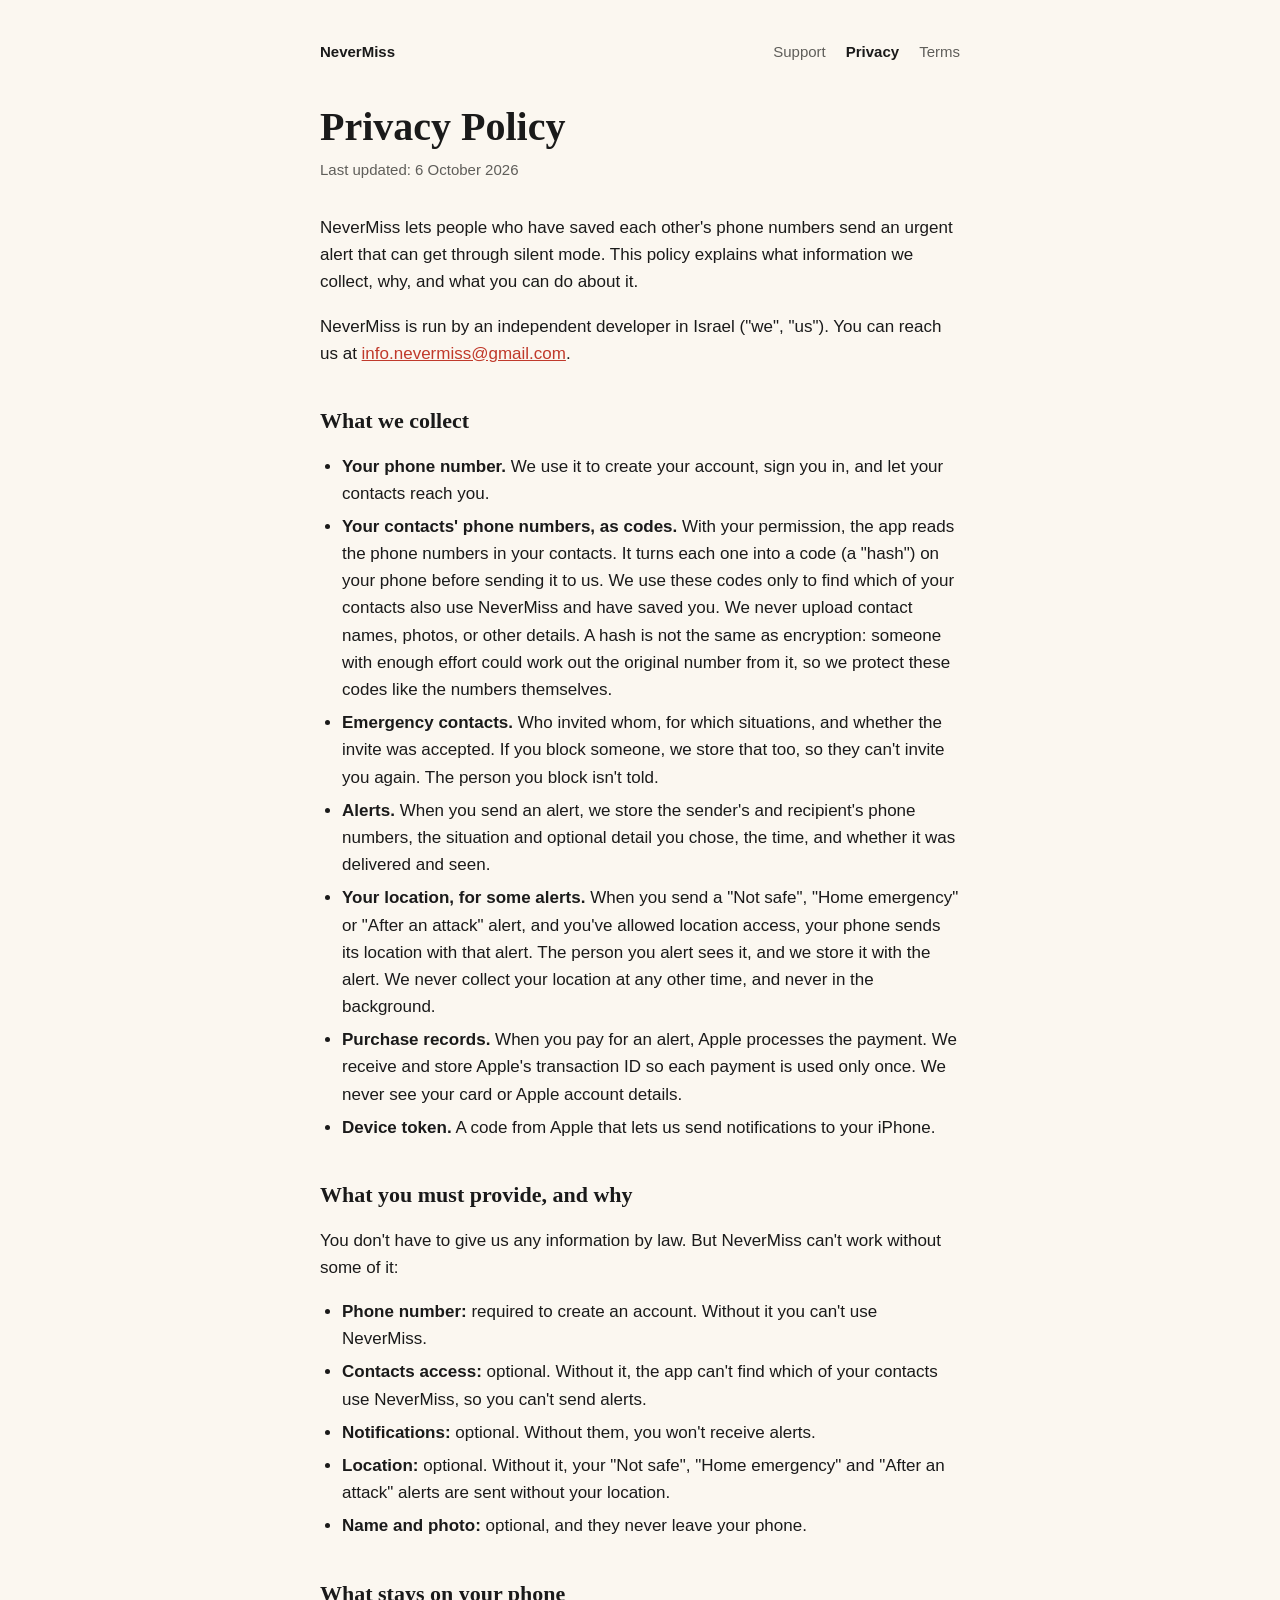
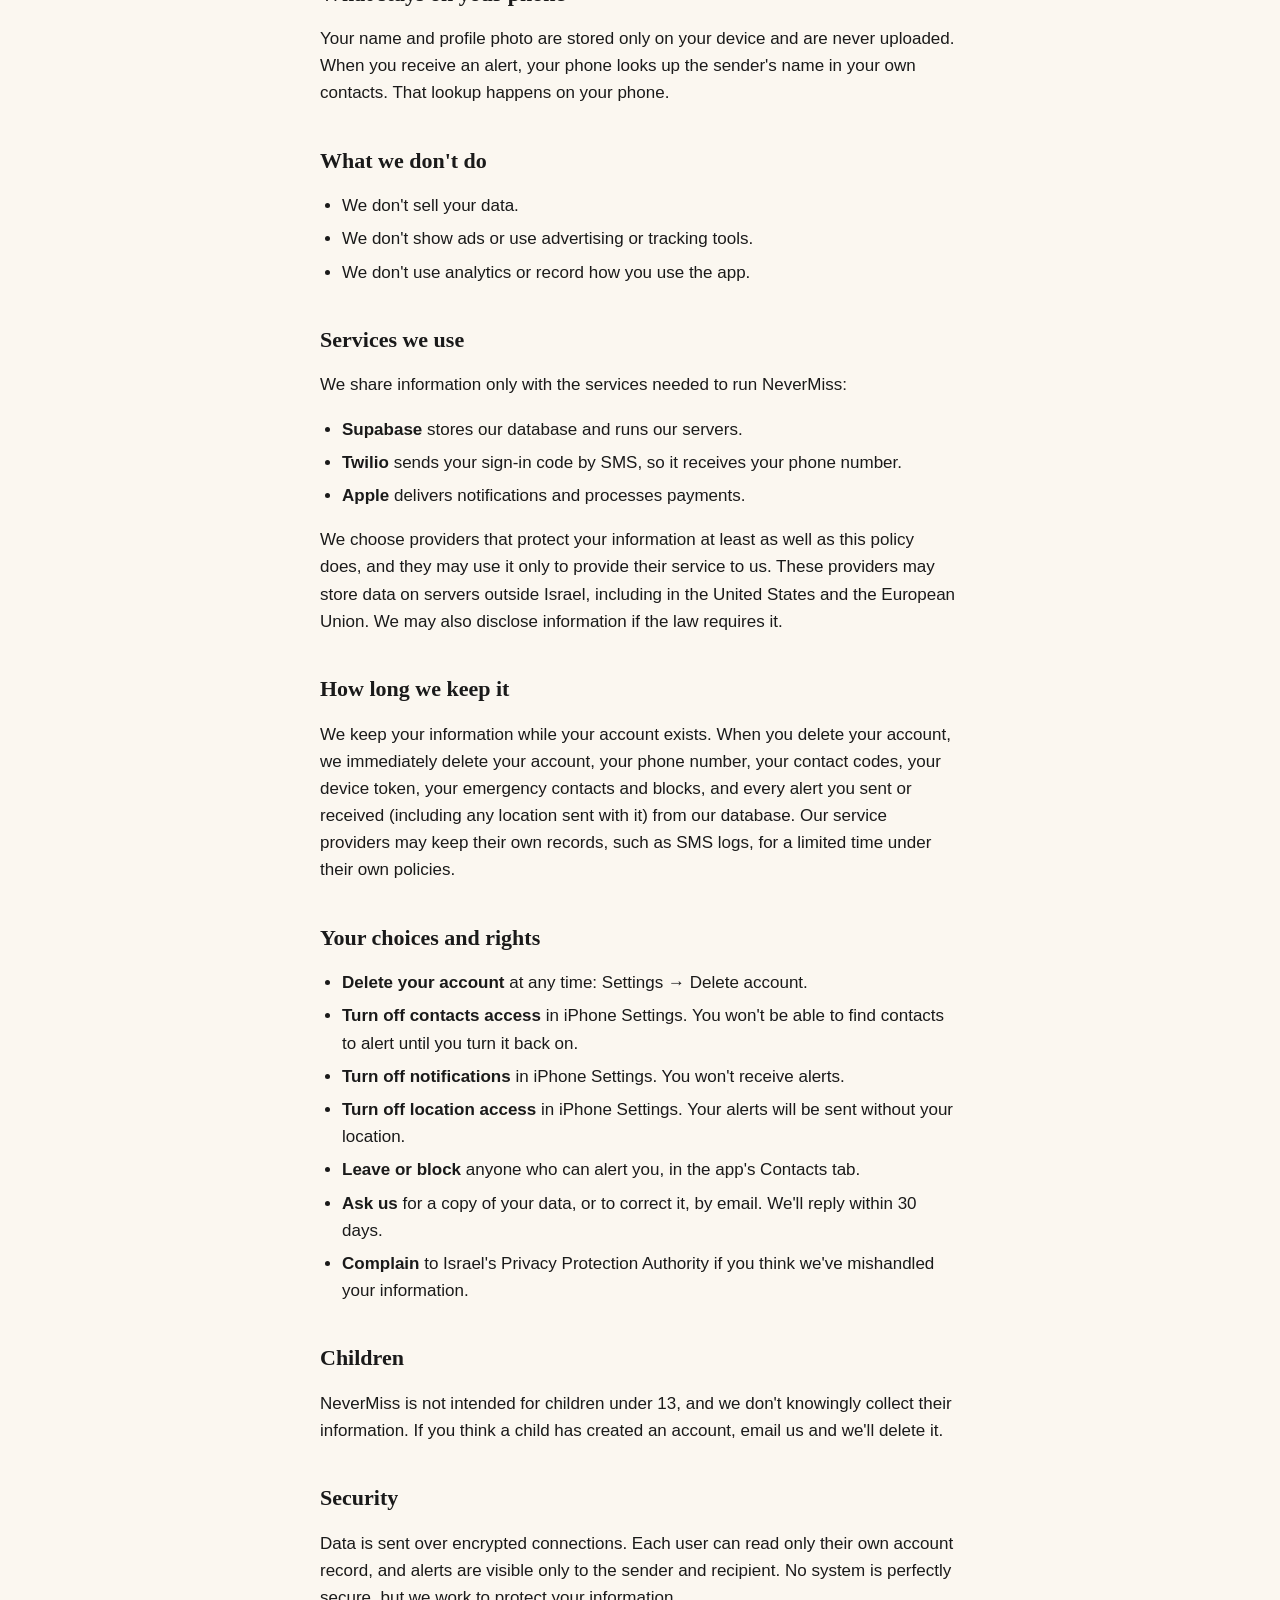
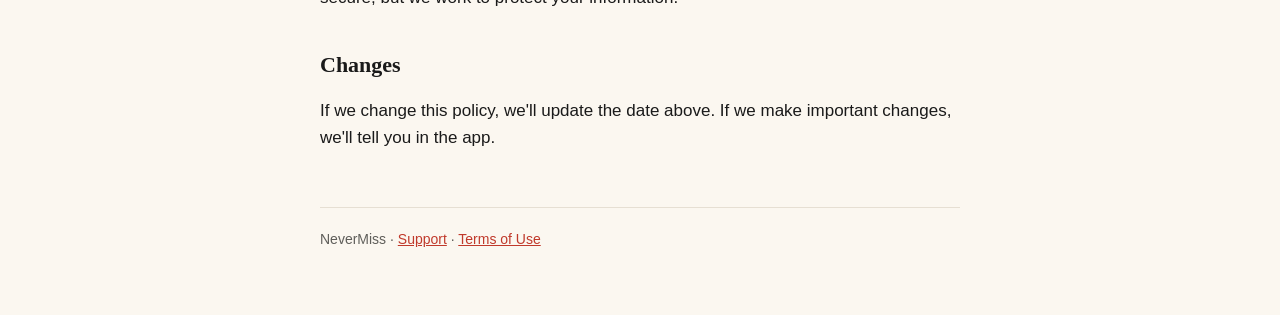
==== privacy.html @ 458e0148 "Privacy policy: location for some alerts, emergency contacts, blocking The app now sends the sender'" ====
<!doctype html>
<html lang="en">
<head>
  <meta charset="utf-8">
  <meta name="viewport" content="width=device-width, initial-scale=1">
  <title>NeverMiss Privacy Policy</title>
  <link rel="stylesheet" href="style.css">
</head>
<body>
<main>
  <nav>
    <a class="brand" href="index.html">NeverMiss</a>
    <a href="index.html">Support</a>
    <a href="privacy.html" aria-current="page">Privacy</a>
    <a href="terms.html">Terms</a>
  </nav>

  <h1>Privacy Policy</h1>
  <p class="updated">Last updated: 6 October 2026</p>

  <p>NeverMiss lets people who have saved each other's phone numbers send an urgent alert that can get through silent mode. This policy explains what information we collect, why, and what you can do about it.</p>
  <p>NeverMiss is run by an independent developer in Israel ("we", "us"). You can reach us at <a href="mailto:info.nevermiss@gmail.com">info.nevermiss@gmail.com</a>.</p>

  <h2>What we collect</h2>
  <ul>
    <li><strong>Your phone number.</strong> We use it to create your account, sign you in, and let your contacts reach you.</li>
    <li><strong>Your contacts' phone numbers, as codes.</strong> With your permission, the app reads the phone numbers in your contacts. It turns each one into a code (a "hash") on your phone before sending it to us. We use these codes only to find which of your contacts also use NeverMiss and have saved you. We never upload contact names, photos, or other details. A hash is not the same as encryption: someone with enough effort could work out the original number from it, so we protect these codes like the numbers themselves.</li>
    <li><strong>Emergency contacts.</strong> Who invited whom, for which situations, and whether the invite was accepted. If you block someone, we store that too, so they can't invite you again. The person you block isn't told.</li>
    <li><strong>Alerts.</strong> When you send an alert, we store the sender's and recipient's phone numbers, the situation and optional detail you chose, the time, and whether it was delivered and seen.</li>
    <li><strong>Your location, for some alerts.</strong> When you send a "Not safe", "Home emergency" or "After an attack" alert, and you've allowed location access, your phone sends its location with that alert. The person you alert sees it, and we store it with the alert. We never collect your location at any other time, and never in the background.</li>
    <li><strong>Purchase records.</strong> When you pay for an alert, Apple processes the payment. We receive and store Apple's transaction ID so each payment is used only once. We never see your card or Apple account details.</li>
    <li><strong>Device token.</strong> A code from Apple that lets us send notifications to your iPhone.</li>
  </ul>

  <h2>What you must provide, and why</h2>
  <p>You don't have to give us any information by law. But NeverMiss can't work without some of it:</p>
  <ul>
    <li><strong>Phone number:</strong> required to create an account. Without it you can't use NeverMiss.</li>
    <li><strong>Contacts access:</strong> optional. Without it, the app can't find which of your contacts use NeverMiss, so you can't send alerts.</li>
    <li><strong>Notifications:</strong> optional. Without them, you won't receive alerts.</li>
    <li><strong>Location:</strong> optional. Without it, your "Not safe", "Home emergency" and "After an attack" alerts are sent without your location.</li>
    <li><strong>Name and photo:</strong> optional, and they never leave your phone.</li>
  </ul>

  <h2>What stays on your phone</h2>
  <p>Your name and profile photo are stored only on your device and are never uploaded. When you receive an alert, your phone looks up the sender's name in your own contacts. That lookup happens on your phone.</p>

  <h2>What we don't do</h2>
  <ul>
    <li>We don't sell your data.</li>
    <li>We don't show ads or use advertising or tracking tools.</li>
    <li>We don't use analytics or record how you use the app.</li>
  </ul>

  <h2>Services we use</h2>
  <p>We share information only with the services needed to run NeverMiss:</p>
  <ul>
    <li><strong>Supabase</strong> stores our database and runs our servers.</li>
    <li><strong>Twilio</strong> sends your sign-in code by SMS, so it receives your phone number.</li>
    <li><strong>Apple</strong> delivers notifications and processes payments.</li>
  </ul>
  <p>We choose providers that protect your information at least as well as this policy does, and they may use it only to provide their service to us. These providers may store data on servers outside Israel, including in the United States and the European Union. We may also disclose information if the law requires it.</p>

  <h2>How long we keep it</h2>
  <p>We keep your information while your account exists. When you delete your account, we immediately delete your account, your phone number, your contact codes, your device token, your emergency contacts and blocks, and every alert you sent or received (including any location sent with it) from our database. Our service providers may keep their own records, such as SMS logs, for a limited time under their own policies.</p>

  <h2>Your choices and rights</h2>
  <ul>
    <li><strong>Delete your account</strong> at any time: Settings → Delete account.</li>
    <li><strong>Turn off contacts access</strong> in iPhone Settings. You won't be able to find contacts to alert until you turn it back on.</li>
    <li><strong>Turn off notifications</strong> in iPhone Settings. You won't receive alerts.</li>
    <li><strong>Turn off location access</strong> in iPhone Settings. Your alerts will be sent without your location.</li>
    <li><strong>Leave or block</strong> anyone who can alert you, in the app's Contacts tab.</li>
    <li><strong>Ask us</strong> for a copy of your data, or to correct it, by email. We'll reply within 30 days.</li>
    <li><strong>Complain</strong> to Israel's Privacy Protection Authority if you think we've mishandled your information.</li>
  </ul>

  <h2>Children</h2>
  <p>NeverMiss is not intended for children under 13, and we don't knowingly collect their information. If you think a child has created an account, email us and we'll delete it.</p>

  <h2>Security</h2>
  <p>Data is sent over encrypted connections. Each user can read only their own account record, and alerts are visible only to the sender and recipient. No system is perfectly secure, but we work to protect your information.</p>

  <h2>Changes</h2>
  <p>If we change this policy, we'll update the date above. If we make important changes, we'll tell you in the app.</p>

  <footer>
    NeverMiss · <a href="index.html">Support</a> · <a href="terms.html">Terms of Use</a>
  </footer>
</main>
</body>
</html>
---- style.css ----
:root {
  --bg: #FBF7F0;
  --ink: #1A1A1A;
  --muted: #5F5E5A;
  --line: #E6DFD3;
  --accent: #C0392B;
  --card: #FFFFFF;
}
@media (prefers-color-scheme: dark) {
  :root {
    --bg: #1A1917;
    --ink: #F2EEE6;
    --muted: #B4B0A8;
    --line: #34322E;
    --accent: #E0685A;
    --card: #23221F;
  }
}
* { box-sizing: border-box; }
body {
  margin: 0;
  background: var(--bg);
  color: var(--ink);
  font: 17px/1.6 -apple-system, BlinkMacSystemFont, "Segoe UI", Roboto, sans-serif;
}
main { max-width: 680px; margin: 0 auto; padding: 40px 20px 64px; }
nav { display: flex; gap: 20px; flex-wrap: wrap; margin-bottom: 40px; font-size: 15px; }
nav a { color: var(--muted); text-decoration: none; }
nav a[aria-current] { color: var(--ink); font-weight: 600; }
.brand { color: var(--ink); font-weight: 700; margin-right: auto; }
h1 { font: 700 40px/1.15 Georgia, "Times New Roman", serif; margin: 0 0 8px; }
h2 { font: 700 22px/1.3 Georgia, "Times New Roman", serif; margin: 40px 0 8px; }
.updated { color: var(--muted); font-size: 15px; margin: 0 0 32px; }
p, li { color: var(--ink); }
ul { padding-left: 22px; }
li { margin-bottom: 6px; }
a { color: var(--accent); }
.notice {
  background: var(--card);
  border: 1px solid var(--line);
  border-left: 4px solid var(--accent);
  border-radius: 12px;
  padding: 16px 20px;
  margin: 24px 0;
}
.card {
  background: var(--card);
  border: 1px solid var(--line);
  border-radius: 16px;
  padding: 20px 24px;
  margin: 16px 0;
}
.button {
  display: inline-block;
  background: var(--ink);
  color: var(--bg);
  text-decoration: none;
  font-weight: 600;
  padding: 12px 24px;
  border-radius: 999px;
}
footer { margin-top: 56px; padding-top: 20px; border-top: 1px solid var(--line); color: var(--muted); font-size: 14px; }
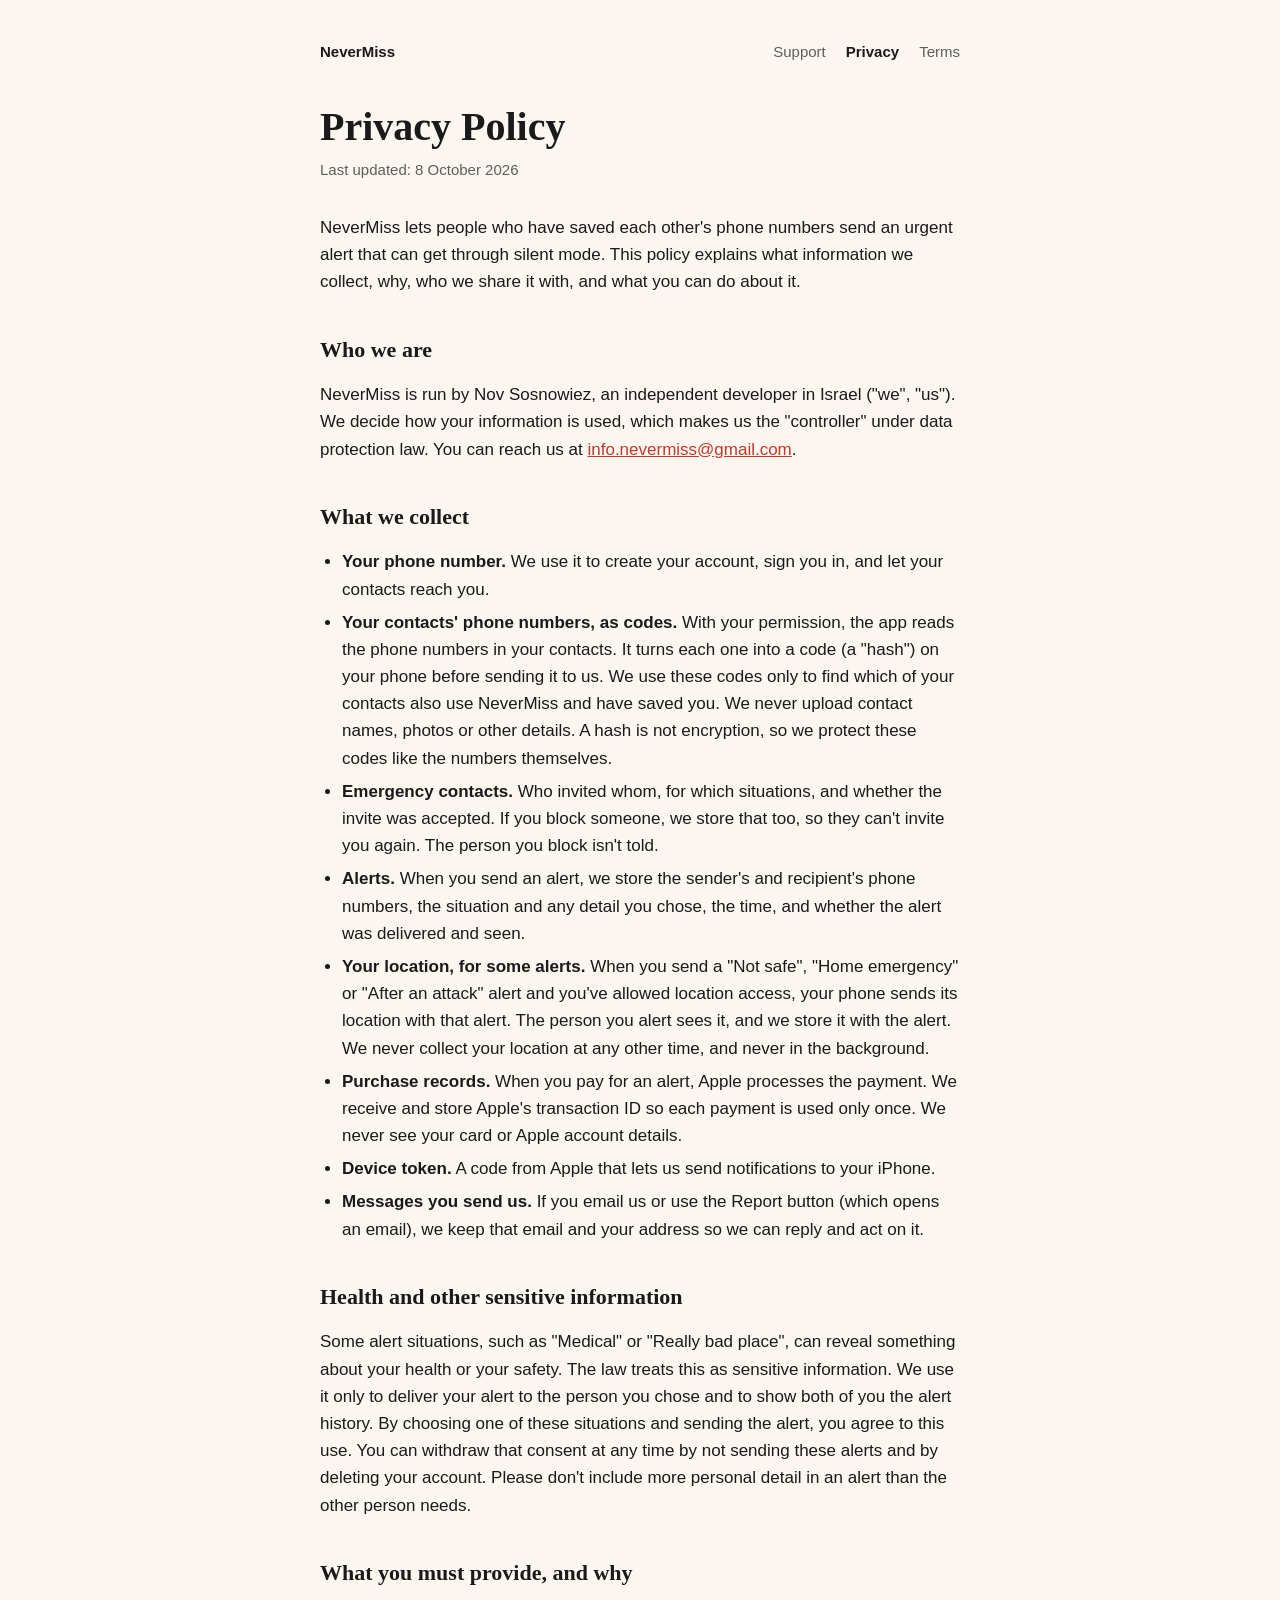
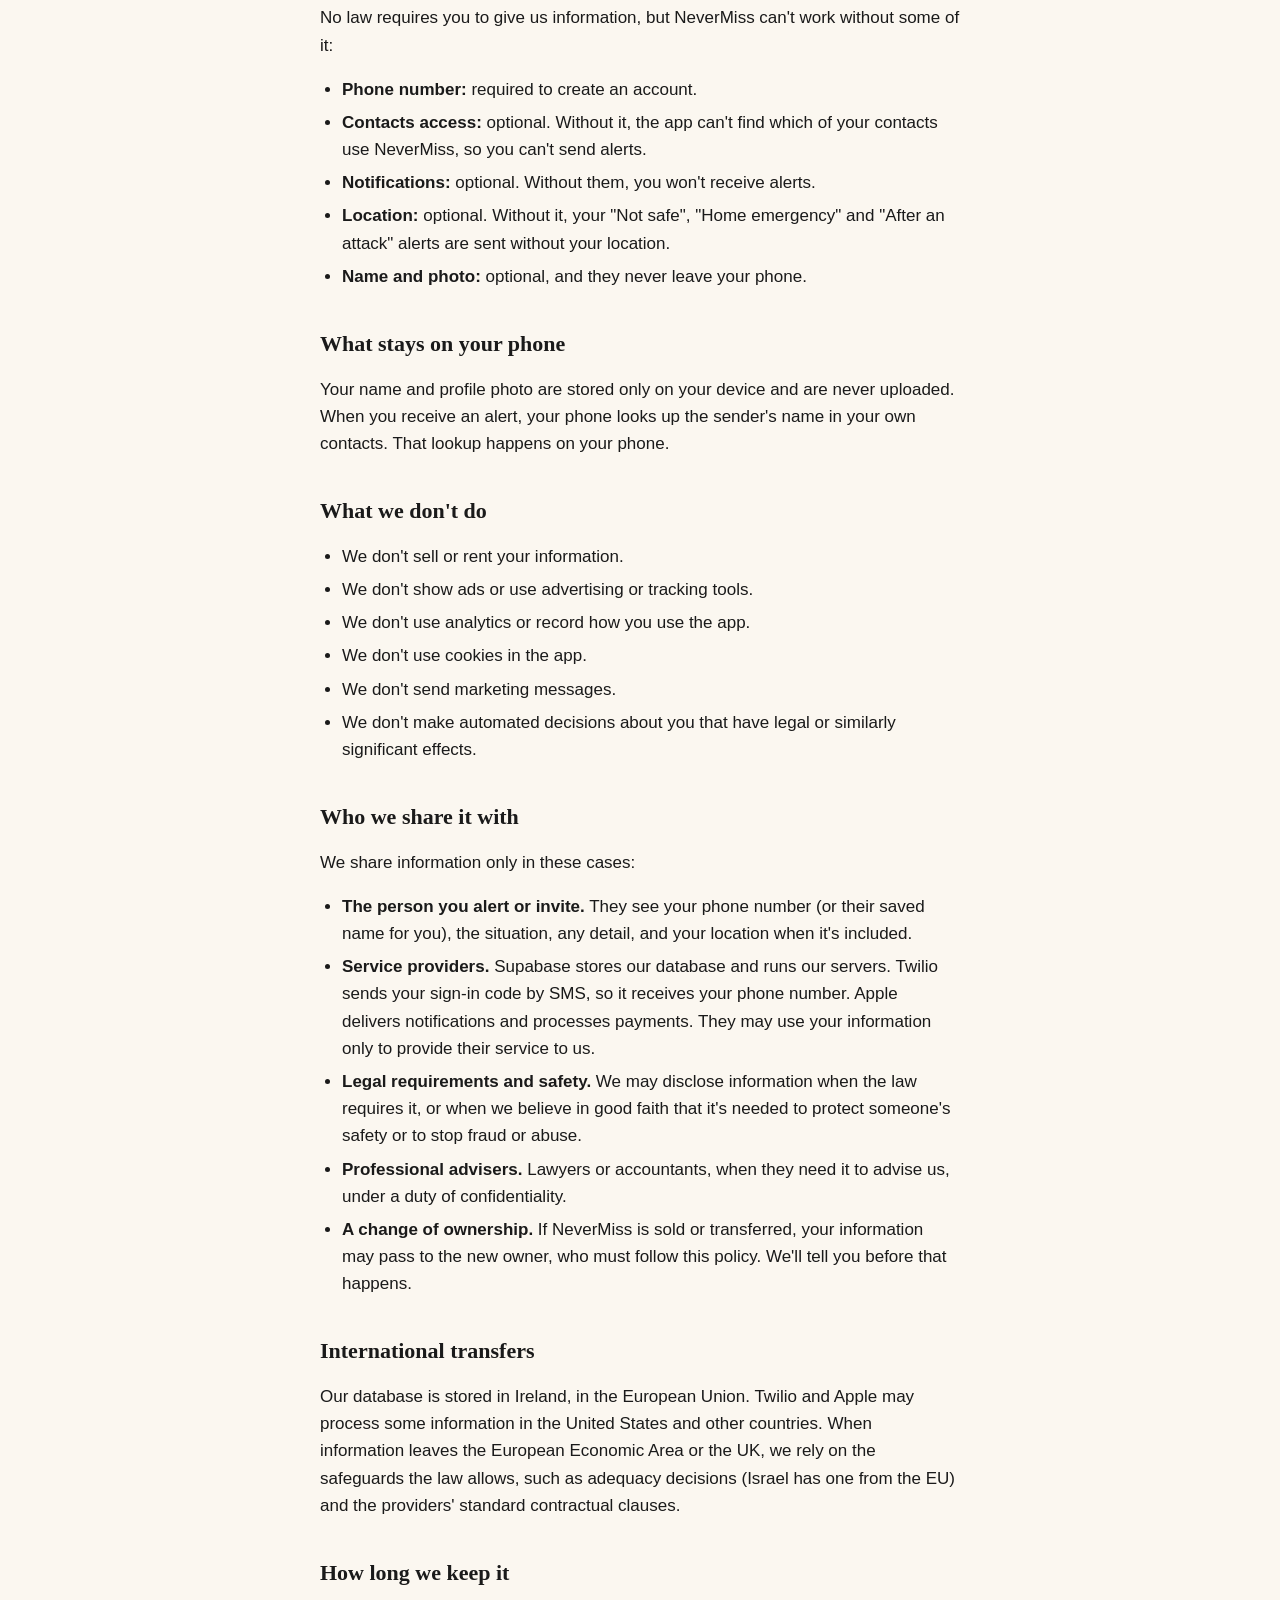
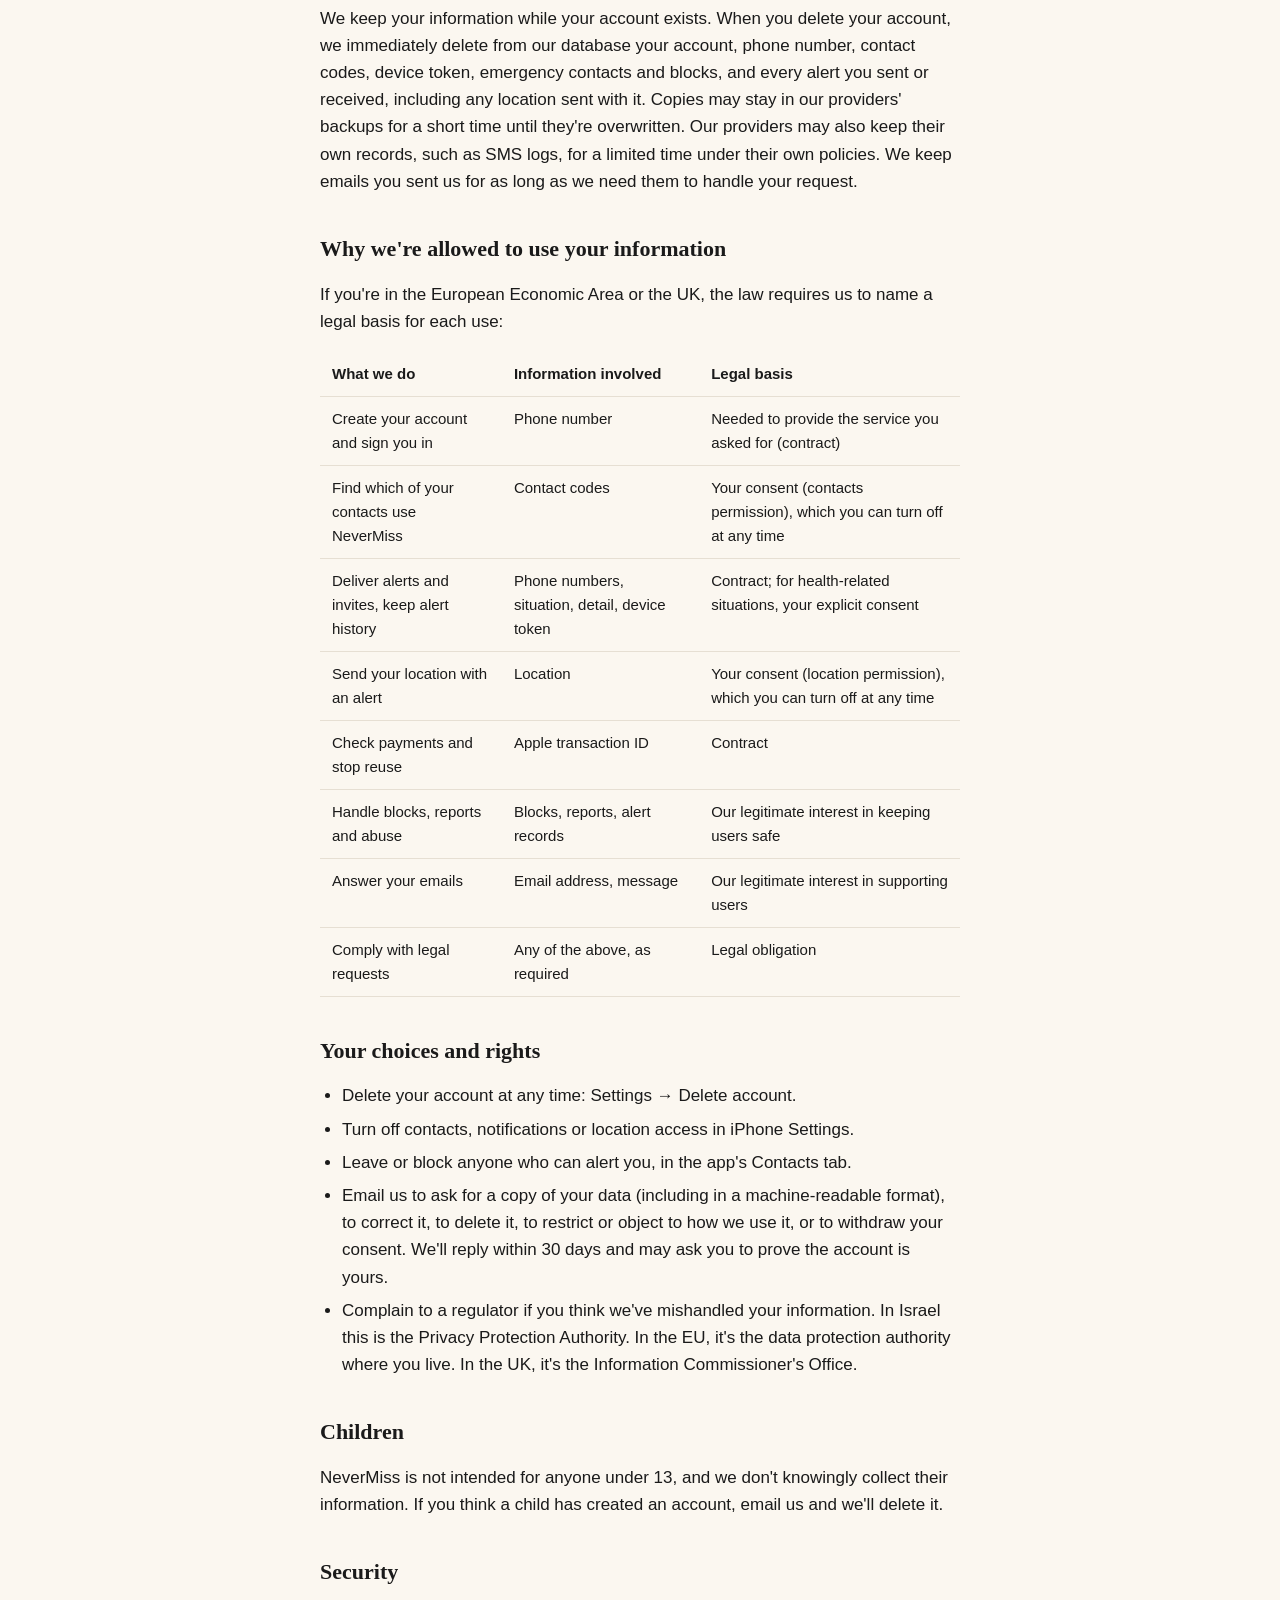
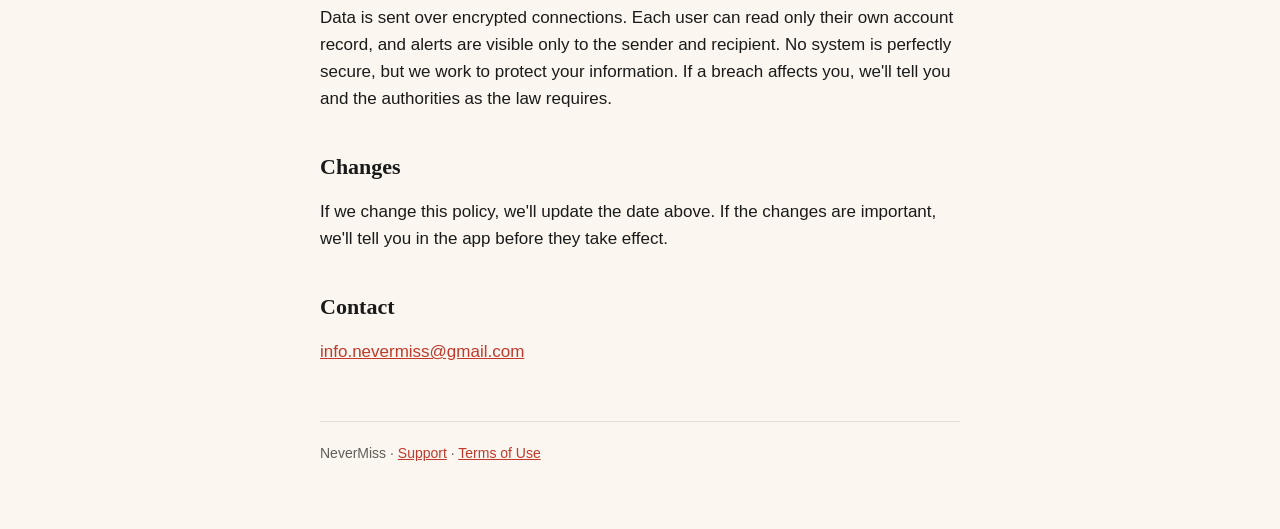
==== commit 04df4e2c: "Privacy policy and terms: upgrade using General Legal templates Name the operator, add health-data c" ====
--- a/privacy.html
+++ b/privacy.html
@@ -16,26 +16,32 @@
   </nav>
 
   <h1>Privacy Policy</h1>
-  <p class="updated">Last updated: 6 October 2026</p>
+  <p class="updated">Last updated: 8 October 2026</p>
 
-  <p>NeverMiss lets people who have saved each other's phone numbers send an urgent alert that can get through silent mode. This policy explains what information we collect, why, and what you can do about it.</p>
-  <p>NeverMiss is run by an independent developer in Israel ("we", "us"). You can reach us at <a href="mailto:info.nevermiss@gmail.com">info.nevermiss@gmail.com</a>.</p>
+  <p>NeverMiss lets people who have saved each other's phone numbers send an urgent alert that can get through silent mode. This policy explains what information we collect, why, who we share it with, and what you can do about it.</p>
+
+  <h2>Who we are</h2>
+  <p>NeverMiss is run by Nov Sosnowiez, an independent developer in Israel ("we", "us"). We decide how your information is used, which makes us the "controller" under data protection law. You can reach us at <a href="mailto:info.nevermiss@gmail.com">info.nevermiss@gmail.com</a>.</p>
 
   <h2>What we collect</h2>
   <ul>
     <li><strong>Your phone number.</strong> We use it to create your account, sign you in, and let your contacts reach you.</li>
-    <li><strong>Your contacts' phone numbers, as codes.</strong> With your permission, the app reads the phone numbers in your contacts. It turns each one into a code (a "hash") on your phone before sending it to us. We use these codes only to find which of your contacts also use NeverMiss and have saved you. We never upload contact names, photos, or other details. A hash is not the same as encryption: someone with enough effort could work out the original number from it, so we protect these codes like the numbers themselves.</li>
+    <li><strong>Your contacts' phone numbers, as codes.</strong> With your permission, the app reads the phone numbers in your contacts. It turns each one into a code (a "hash") on your phone before sending it to us. We use these codes only to find which of your contacts also use NeverMiss and have saved you. We never upload contact names, photos or other details. A hash is not encryption, so we protect these codes like the numbers themselves.</li>
     <li><strong>Emergency contacts.</strong> Who invited whom, for which situations, and whether the invite was accepted. If you block someone, we store that too, so they can't invite you again. The person you block isn't told.</li>
-    <li><strong>Alerts.</strong> When you send an alert, we store the sender's and recipient's phone numbers, the situation and optional detail you chose, the time, and whether it was delivered and seen.</li>
-    <li><strong>Your location, for some alerts.</strong> When you send a "Not safe", "Home emergency" or "After an attack" alert, and you've allowed location access, your phone sends its location with that alert. The person you alert sees it, and we store it with the alert. We never collect your location at any other time, and never in the background.</li>
+    <li><strong>Alerts.</strong> When you send an alert, we store the sender's and recipient's phone numbers, the situation and any detail you chose, the time, and whether the alert was delivered and seen.</li>
+    <li><strong>Your location, for some alerts.</strong> When you send a "Not safe", "Home emergency" or "After an attack" alert and you've allowed location access, your phone sends its location with that alert. The person you alert sees it, and we store it with the alert. We never collect your location at any other time, and never in the background.</li>
     <li><strong>Purchase records.</strong> When you pay for an alert, Apple processes the payment. We receive and store Apple's transaction ID so each payment is used only once. We never see your card or Apple account details.</li>
     <li><strong>Device token.</strong> A code from Apple that lets us send notifications to your iPhone.</li>
+    <li><strong>Messages you send us.</strong> If you email us or use the Report button (which opens an email), we keep that email and your address so we can reply and act on it.</li>
   </ul>
 
+  <h2>Health and other sensitive information</h2>
+  <p>Some alert situations, such as "Medical" or "Really bad place", can reveal something about your health or your safety. The law treats this as sensitive information. We use it only to deliver your alert to the person you chose and to show both of you the alert history. By choosing one of these situations and sending the alert, you agree to this use. You can withdraw that consent at any time by not sending these alerts and by deleting your account. Please don't include more personal detail in an alert than the other person needs.</p>
+
   <h2>What you must provide, and why</h2>
-  <p>You don't have to give us any information by law. But NeverMiss can't work without some of it:</p>
+  <p>No law requires you to give us information, but NeverMiss can't work without some of it:</p>
   <ul>
-    <li><strong>Phone number:</strong> required to create an account. Without it you can't use NeverMiss.</li>
+    <li><strong>Phone number:</strong> required to create an account.</li>
     <li><strong>Contacts access:</strong> optional. Without it, the app can't find which of your contacts use NeverMiss, so you can't send alerts.</li>
     <li><strong>Notifications:</strong> optional. Without them, you won't receive alerts.</li>
     <li><strong>Location:</strong> optional. Without it, your "Not safe", "Home emergency" and "After an attack" alerts are sent without your location.</li>
@@ -47,42 +53,68 @@
 
   <h2>What we don't do</h2>
   <ul>
-    <li>We don't sell your data.</li>
+    <li>We don't sell or rent your information.</li>
     <li>We don't show ads or use advertising or tracking tools.</li>
     <li>We don't use analytics or record how you use the app.</li>
+    <li>We don't use cookies in the app.</li>
+    <li>We don't send marketing messages.</li>
+    <li>We don't make automated decisions about you that have legal or similarly significant effects.</li>
   </ul>
 
-  <h2>Services we use</h2>
-  <p>We share information only with the services needed to run NeverMiss:</p>
+  <h2>Who we share it with</h2>
+  <p>We share information only in these cases:</p>
   <ul>
-    <li><strong>Supabase</strong> stores our database and runs our servers.</li>
-    <li><strong>Twilio</strong> sends your sign-in code by SMS, so it receives your phone number.</li>
-    <li><strong>Apple</strong> delivers notifications and processes payments.</li>
+    <li><strong>The person you alert or invite.</strong> They see your phone number (or their saved name for you), the situation, any detail, and your location when it's included.</li>
+    <li><strong>Service providers.</strong> Supabase stores our database and runs our servers. Twilio sends your sign-in code by SMS, so it receives your phone number. Apple delivers notifications and processes payments. They may use your information only to provide their service to us.</li>
+    <li><strong>Legal requirements and safety.</strong> We may disclose information when the law requires it, or when we believe in good faith that it's needed to protect someone's safety or to stop fraud or abuse.</li>
+    <li><strong>Professional advisers.</strong> Lawyers or accountants, when they need it to advise us, under a duty of confidentiality.</li>
+    <li><strong>A change of ownership.</strong> If NeverMiss is sold or transferred, your information may pass to the new owner, who must follow this policy. We'll tell you before that happens.</li>
   </ul>
-  <p>We choose providers that protect your information at least as well as this policy does, and they may use it only to provide their service to us. These providers may store data on servers outside Israel, including in the United States and the European Union. We may also disclose information if the law requires it.</p>
+
+  <h2>International transfers</h2>
+  <p>Our database is stored in Ireland, in the European Union. Twilio and Apple may process some information in the United States and other countries. When information leaves the European Economic Area or the UK, we rely on the safeguards the law allows, such as adequacy decisions (Israel has one from the EU) and the providers' standard contractual clauses.</p>
 
   <h2>How long we keep it</h2>
-  <p>We keep your information while your account exists. When you delete your account, we immediately delete your account, your phone number, your contact codes, your device token, your emergency contacts and blocks, and every alert you sent or received (including any location sent with it) from our database. Our service providers may keep their own records, such as SMS logs, for a limited time under their own policies.</p>
+  <p>We keep your information while your account exists. When you delete your account, we immediately delete from our database your account, phone number, contact codes, device token, emergency contacts and blocks, and every alert you sent or received, including any location sent with it. Copies may stay in our providers' backups for a short time until they're overwritten. Our providers may also keep their own records, such as SMS logs, for a limited time under their own policies. We keep emails you sent us for as long as we need them to handle your request.</p>
+
+  <h2>Why we're allowed to use your information</h2>
+  <p>If you're in the European Economic Area or the UK, the law requires us to name a legal basis for each use:</p>
+  <div class="table-wrap">
+  <table>
+    <thead><tr><th>What we do</th><th>Information involved</th><th>Legal basis</th></tr></thead>
+    <tbody>
+      <tr><td>Create your account and sign you in</td><td>Phone number</td><td>Needed to provide the service you asked for (contract)</td></tr>
+      <tr><td>Find which of your contacts use NeverMiss</td><td>Contact codes</td><td>Your consent (contacts permission), which you can turn off at any time</td></tr>
+      <tr><td>Deliver alerts and invites, keep alert history</td><td>Phone numbers, situation, detail, device token</td><td>Contract; for health-related situations, your explicit consent</td></tr>
+      <tr><td>Send your location with an alert</td><td>Location</td><td>Your consent (location permission), which you can turn off at any time</td></tr>
+      <tr><td>Check payments and stop reuse</td><td>Apple transaction ID</td><td>Contract</td></tr>
+      <tr><td>Handle blocks, reports and abuse</td><td>Blocks, reports, alert records</td><td>Our legitimate interest in keeping users safe</td></tr>
+      <tr><td>Answer your emails</td><td>Email address, message</td><td>Our legitimate interest in supporting users</td></tr>
+      <tr><td>Comply with legal requests</td><td>Any of the above, as required</td><td>Legal obligation</td></tr>
+    </tbody>
+  </table>
+  </div>
 
   <h2>Your choices and rights</h2>
   <ul>
-    <li><strong>Delete your account</strong> at any time: Settings → Delete account.</li>
-    <li><strong>Turn off contacts access</strong> in iPhone Settings. You won't be able to find contacts to alert until you turn it back on.</li>
-    <li><strong>Turn off notifications</strong> in iPhone Settings. You won't receive alerts.</li>
-    <li><strong>Turn off location access</strong> in iPhone Settings. Your alerts will be sent without your location.</li>
-    <li><strong>Leave or block</strong> anyone who can alert you, in the app's Contacts tab.</li>
-    <li><strong>Ask us</strong> for a copy of your data, or to correct it, by email. We'll reply within 30 days.</li>
-    <li><strong>Complain</strong> to Israel's Privacy Protection Authority if you think we've mishandled your information.</li>
+    <li>Delete your account at any time: Settings &rarr; Delete account.</li>
+    <li>Turn off contacts, notifications or location access in iPhone Settings.</li>
+    <li>Leave or block anyone who can alert you, in the app's Contacts tab.</li>
+    <li>Email us to ask for a copy of your data (including in a machine-readable format), to correct it, to delete it, to restrict or object to how we use it, or to withdraw your consent. We'll reply within 30 days and may ask you to prove the account is yours.</li>
+    <li>Complain to a regulator if you think we've mishandled your information. In Israel this is the Privacy Protection Authority. In the EU, it's the data protection authority where you live. In the UK, it's the Information Commissioner's Office.</li>
   </ul>
 
   <h2>Children</h2>
-  <p>NeverMiss is not intended for children under 13, and we don't knowingly collect their information. If you think a child has created an account, email us and we'll delete it.</p>
+  <p>NeverMiss is not intended for anyone under 13, and we don't knowingly collect their information. If you think a child has created an account, email us and we'll delete it.</p>
 
   <h2>Security</h2>
-  <p>Data is sent over encrypted connections. Each user can read only their own account record, and alerts are visible only to the sender and recipient. No system is perfectly secure, but we work to protect your information.</p>
+  <p>Data is sent over encrypted connections. Each user can read only their own account record, and alerts are visible only to the sender and recipient. No system is perfectly secure, but we work to protect your information. If a breach affects you, we'll tell you and the authorities as the law requires.</p>
 
   <h2>Changes</h2>
-  <p>If we change this policy, we'll update the date above. If we make important changes, we'll tell you in the app.</p>
+  <p>If we change this policy, we'll update the date above. If the changes are important, we'll tell you in the app before they take effect.</p>
+
+  <h2>Contact</h2>
+  <p><a href="mailto:info.nevermiss@gmail.com">info.nevermiss@gmail.com</a></p>
 
   <footer>
     NeverMiss · <a href="index.html">Support</a> · <a href="terms.html">Terms of Use</a>
--- a/style.css
+++ b/style.css
@@ -60,3 +60,7 @@
   border-radius: 999px;
 }
 footer { margin-top: 56px; padding-top: 20px; border-top: 1px solid var(--line); color: var(--muted); font-size: 14px; }
+.table-wrap { overflow-x: auto; margin: 16px 0; }
+table { border-collapse: collapse; width: 100%; font-size: 15px; }
+th, td { text-align: left; vertical-align: top; padding: 10px 12px; border-bottom: 1px solid var(--line); }
+th { font-weight: 600; }
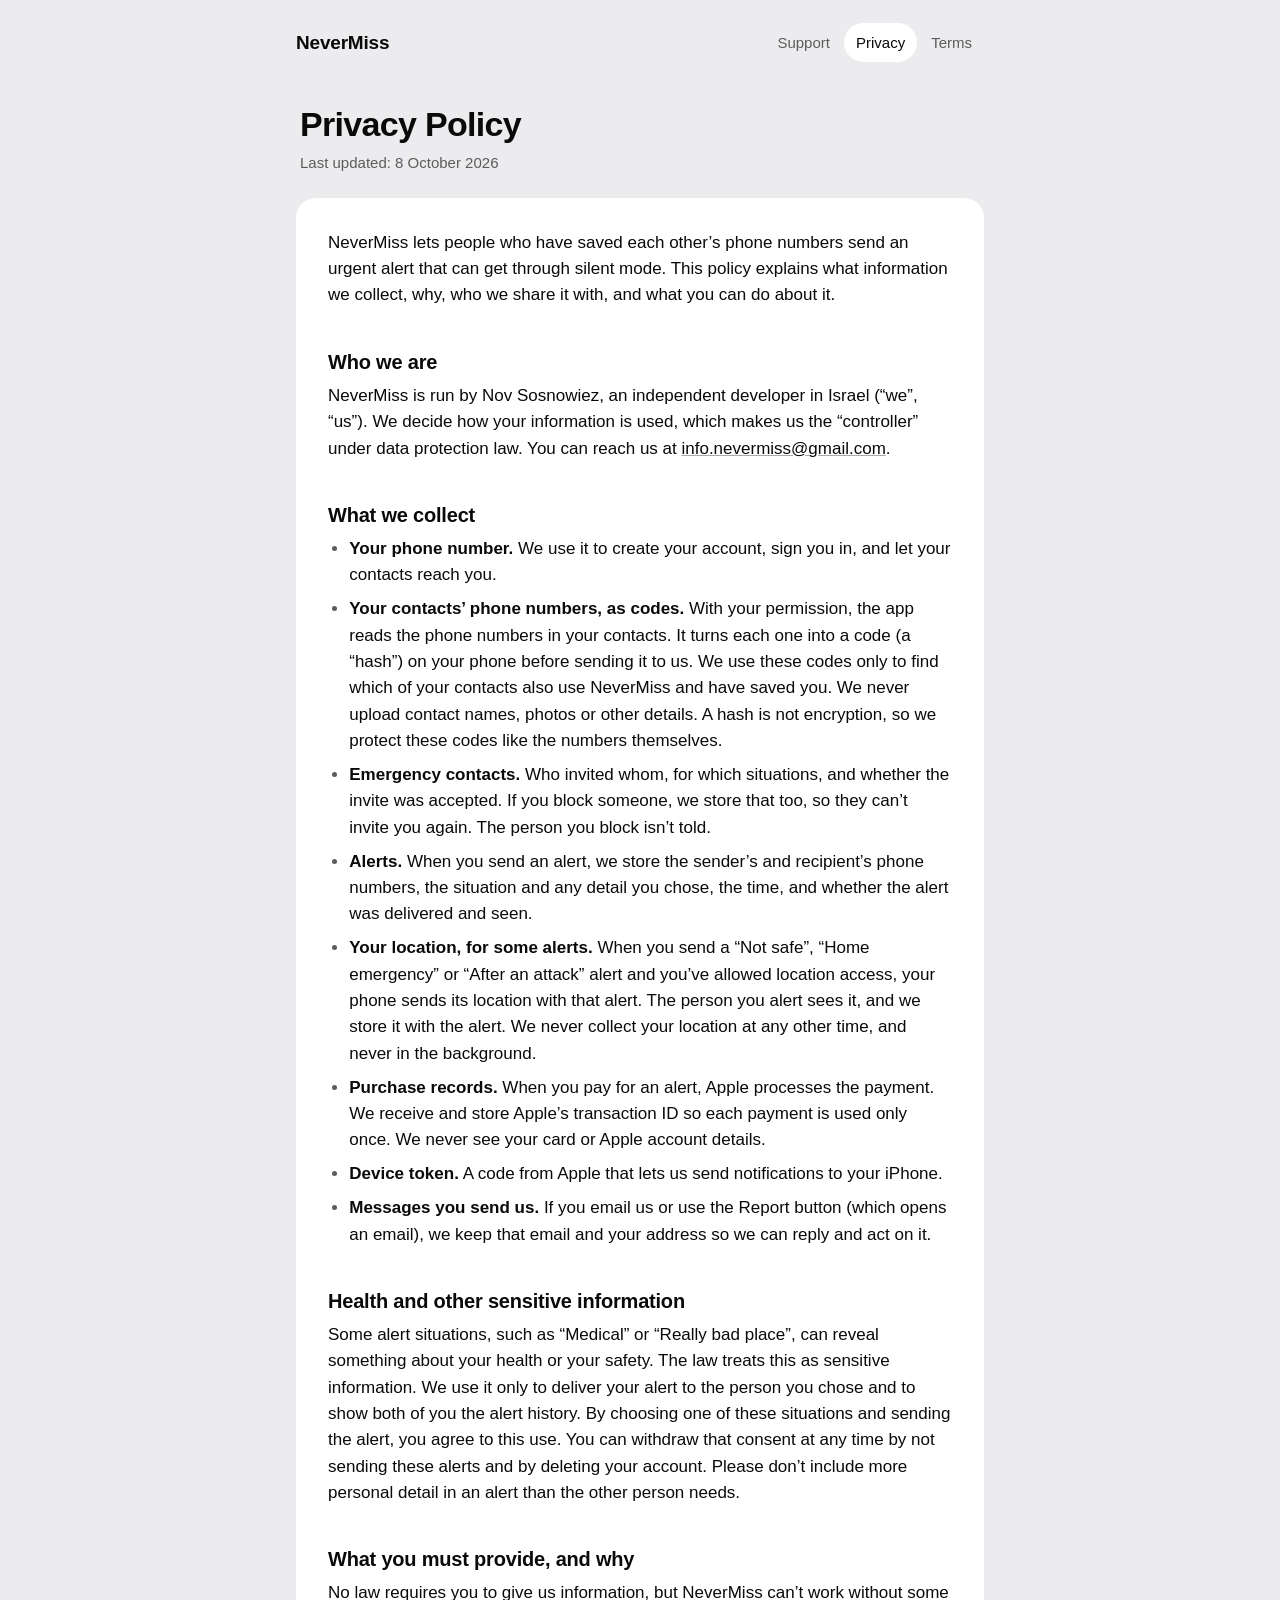
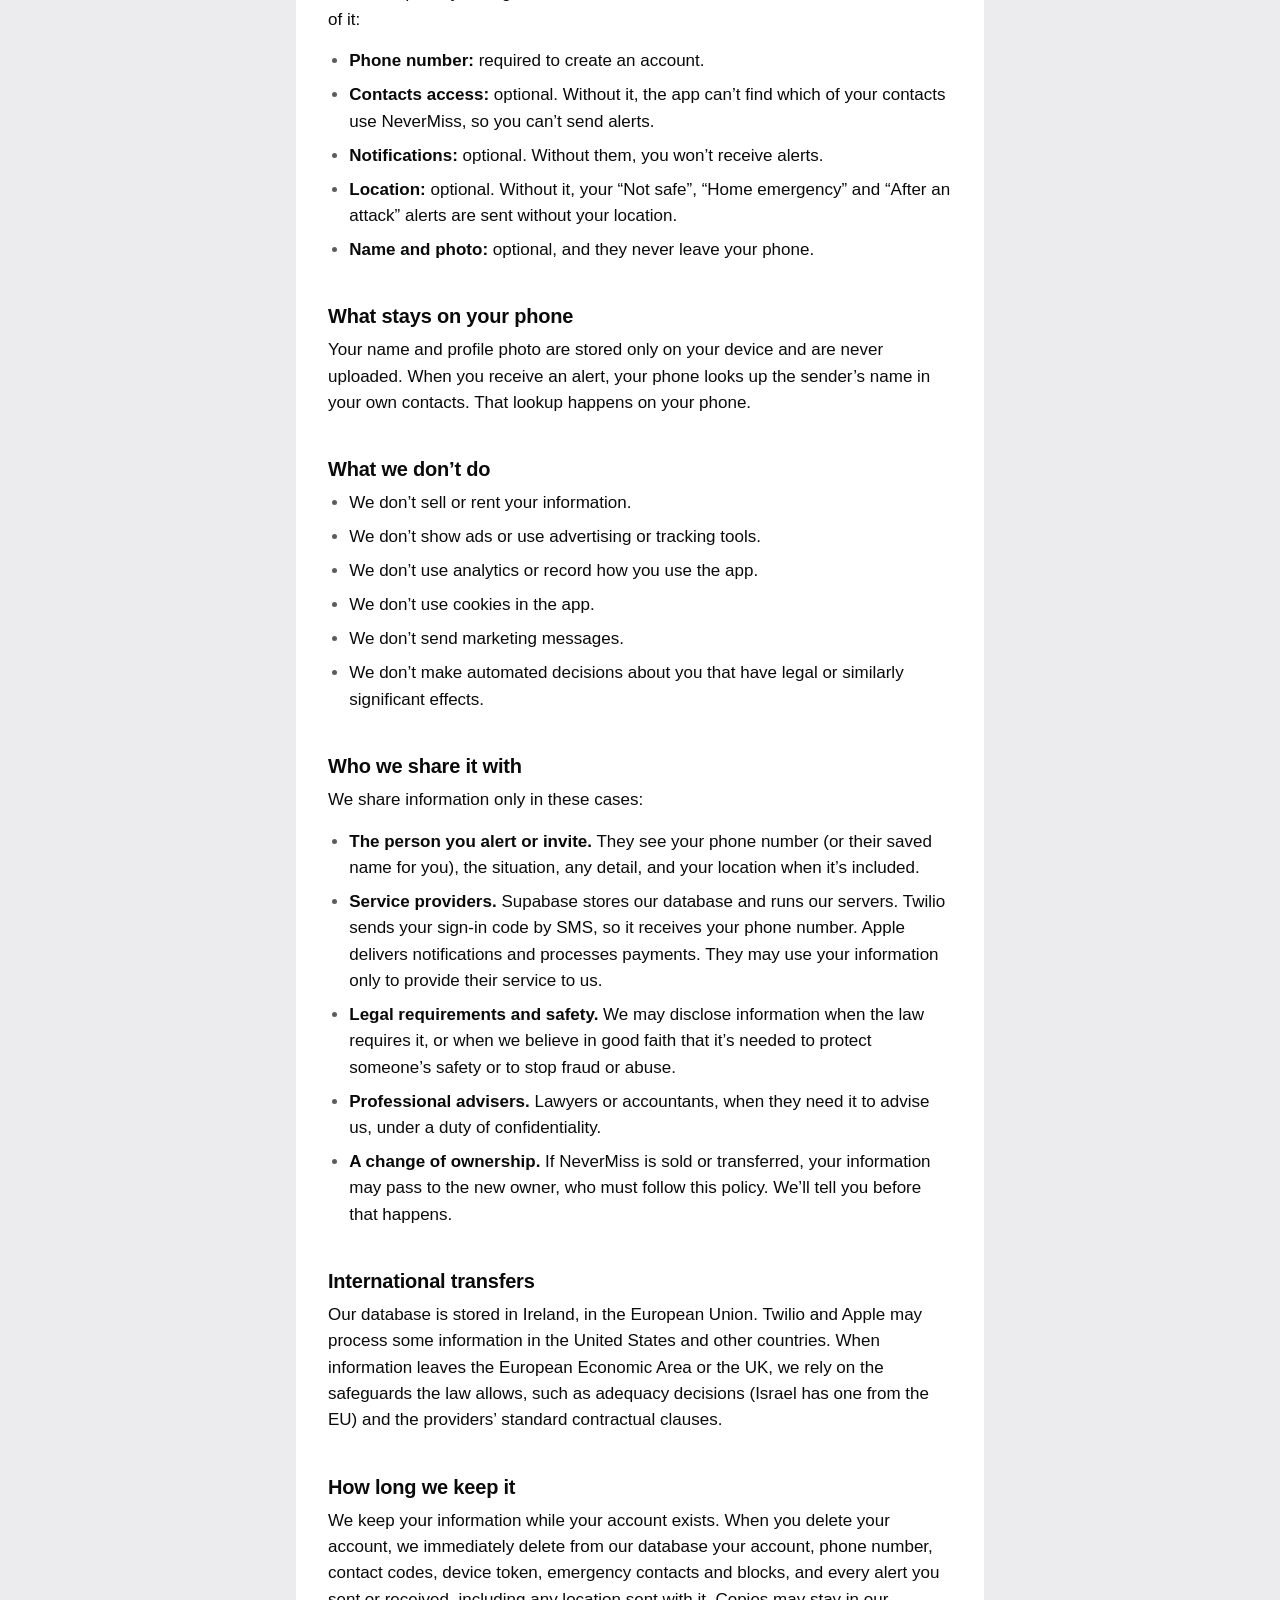
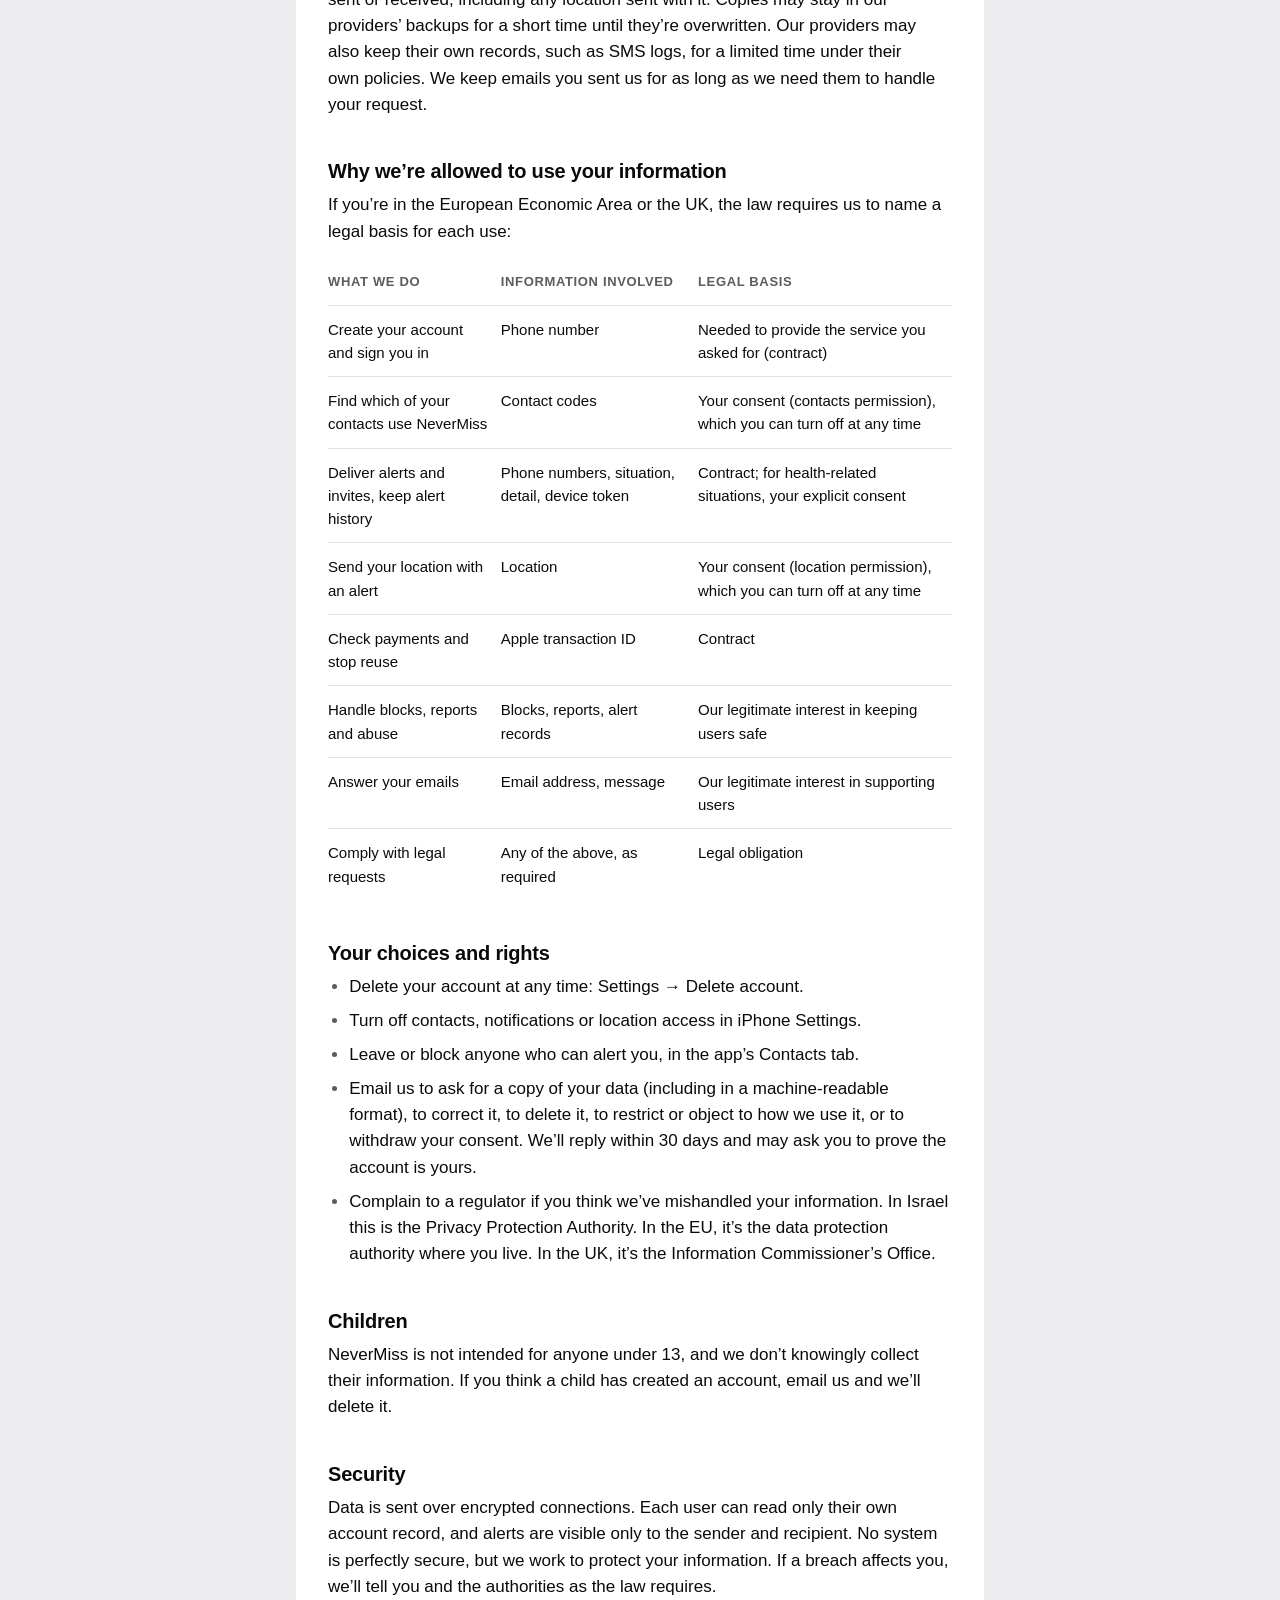
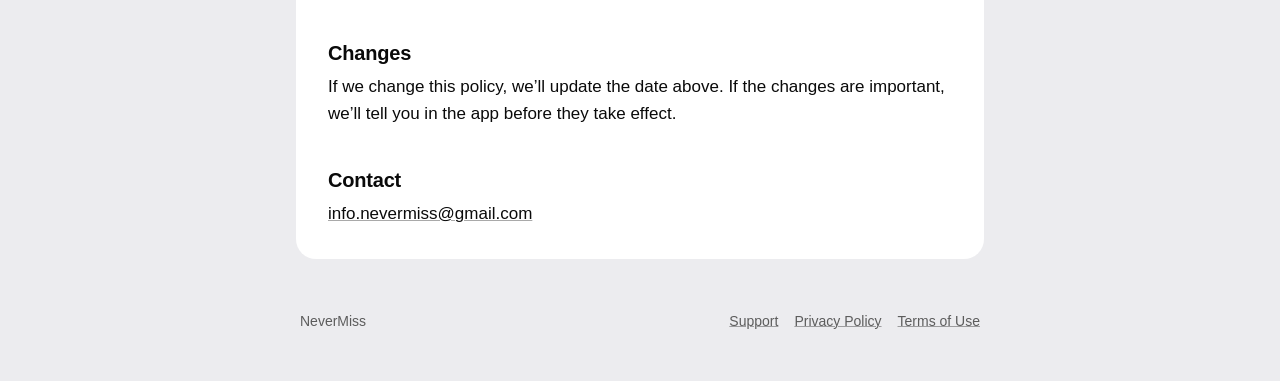
==== commit 045d6448: "Restyle site to match the app: grey page, white cards, lilac action System font, iOS-style grouped F" ====
--- a/privacy.html
+++ b/privacy.html
@@ -4,121 +4,128 @@
   <meta charset="utf-8">
   <meta name="viewport" content="width=device-width, initial-scale=1">
   <title>NeverMiss Privacy Policy</title>
+  <meta name="theme-color" content="#ECECEF">
   <link rel="stylesheet" href="style.css">
 </head>
 <body>
-<main>
-  <nav>
-    <a class="brand" href="index.html">NeverMiss</a>
+<a class="skip-link" href="#main">Skip to content</a>
+<header class="site-header">
+  <a class="brand" href="index.html">NeverMiss</a>
+  <nav aria-label="Site">
     <a href="index.html">Support</a>
     <a href="privacy.html" aria-current="page">Privacy</a>
     <a href="terms.html">Terms</a>
   </nav>
+</header>
 
-  <h1>Privacy Policy</h1>
-  <p class="updated">Last updated: 8 October 2026</p>
+<main id="main">
+  <div class="page-title">
+    <h1>Privacy Policy</h1>
+    <p class="subtitle">Last updated: 8 October 2026</p>
+  </div>
+  <article class="card prose">
+    <p>NeverMiss lets people who have saved each other’s phone numbers send an urgent alert that can get through silent mode. This policy explains what information we collect, why, who we share it with, and what you can do about it.</p>
 
-  <p>NeverMiss lets people who have saved each other's phone numbers send an urgent alert that can get through silent mode. This policy explains what information we collect, why, who we share it with, and what you can do about it.</p>
+    <h2>Who we are</h2>
+    <p>NeverMiss is run by Nov Sosnowiez, an independent developer in Israel (“we”, “us”). We decide how your information is used, which makes us the “controller” under data protection law. You can reach us at <a href="mailto:info.nevermiss@gmail.com">info.nevermiss@gmail.com</a>.</p>
 
-  <h2>Who we are</h2>
-  <p>NeverMiss is run by Nov Sosnowiez, an independent developer in Israel ("we", "us"). We decide how your information is used, which makes us the "controller" under data protection law. You can reach us at <a href="mailto:info.nevermiss@gmail.com">info.nevermiss@gmail.com</a>.</p>
+    <h2>What we collect</h2>
+    <ul>
+      <li><strong>Your phone number.</strong> We use it to create your account, sign you in, and let your contacts reach you.</li>
+      <li><strong>Your contacts’ phone numbers, as codes.</strong> With your permission, the app reads the phone numbers in your contacts. It turns each one into a code (a “hash”) on your phone before sending it to us. We use these codes only to find which of your contacts also use NeverMiss and have saved you. We never upload contact names, photos or other details. A hash is not encryption, so we protect these codes like the numbers themselves.</li>
+      <li><strong>Emergency contacts.</strong> Who invited whom, for which situations, and whether the invite was accepted. If you block someone, we store that too, so they can’t invite you again. The person you block isn’t told.</li>
+      <li><strong>Alerts.</strong> When you send an alert, we store the sender’s and recipient’s phone numbers, the situation and any detail you chose, the time, and whether the alert was delivered and seen.</li>
+      <li><strong>Your location, for some alerts.</strong> When you send a “Not safe”, “Home emergency” or “After an attack” alert and you’ve allowed location access, your phone sends its location with that alert. The person you alert sees it, and we store it with the alert. We never collect your location at any other time, and never in the background.</li>
+      <li><strong>Purchase records.</strong> When you pay for an alert, Apple processes the payment. We receive and store Apple’s transaction ID so each payment is used only once. We never see your card or Apple account details.</li>
+      <li><strong>Device token.</strong> A code from Apple that lets us send notifications to your iPhone.</li>
+      <li><strong>Messages you send us.</strong> If you email us or use the Report button (which opens an email), we keep that email and your address so we can reply and act on it.</li>
+    </ul>
 
-  <h2>What we collect</h2>
-  <ul>
-    <li><strong>Your phone number.</strong> We use it to create your account, sign you in, and let your contacts reach you.</li>
-    <li><strong>Your contacts' phone numbers, as codes.</strong> With your permission, the app reads the phone numbers in your contacts. It turns each one into a code (a "hash") on your phone before sending it to us. We use these codes only to find which of your contacts also use NeverMiss and have saved you. We never upload contact names, photos or other details. A hash is not encryption, so we protect these codes like the numbers themselves.</li>
-    <li><strong>Emergency contacts.</strong> Who invited whom, for which situations, and whether the invite was accepted. If you block someone, we store that too, so they can't invite you again. The person you block isn't told.</li>
-    <li><strong>Alerts.</strong> When you send an alert, we store the sender's and recipient's phone numbers, the situation and any detail you chose, the time, and whether the alert was delivered and seen.</li>
-    <li><strong>Your location, for some alerts.</strong> When you send a "Not safe", "Home emergency" or "After an attack" alert and you've allowed location access, your phone sends its location with that alert. The person you alert sees it, and we store it with the alert. We never collect your location at any other time, and never in the background.</li>
-    <li><strong>Purchase records.</strong> When you pay for an alert, Apple processes the payment. We receive and store Apple's transaction ID so each payment is used only once. We never see your card or Apple account details.</li>
-    <li><strong>Device token.</strong> A code from Apple that lets us send notifications to your iPhone.</li>
-    <li><strong>Messages you send us.</strong> If you email us or use the Report button (which opens an email), we keep that email and your address so we can reply and act on it.</li>
-  </ul>
+    <h2>Health and other sensitive information</h2>
+    <p>Some alert situations, such as “Medical” or “Really bad place”, can reveal something about your health or your safety. The law treats this as sensitive information. We use it only to deliver your alert to the person you chose and to show both of you the alert history. By choosing one of these situations and sending the alert, you agree to this use. You can withdraw that consent at any time by not sending these alerts and by deleting your account. Please don’t include more personal detail in an alert than the other person needs.</p>
 
-  <h2>Health and other sensitive information</h2>
-  <p>Some alert situations, such as "Medical" or "Really bad place", can reveal something about your health or your safety. The law treats this as sensitive information. We use it only to deliver your alert to the person you chose and to show both of you the alert history. By choosing one of these situations and sending the alert, you agree to this use. You can withdraw that consent at any time by not sending these alerts and by deleting your account. Please don't include more personal detail in an alert than the other person needs.</p>
+    <h2>What you must provide, and why</h2>
+    <p>No law requires you to give us information, but NeverMiss can’t work without some of it:</p>
+    <ul>
+      <li><strong>Phone number:</strong> required to create an account.</li>
+      <li><strong>Contacts access:</strong> optional. Without it, the app can’t find which of your contacts use NeverMiss, so you can’t send alerts.</li>
+      <li><strong>Notifications:</strong> optional. Without them, you won’t receive alerts.</li>
+      <li><strong>Location:</strong> optional. Without it, your “Not safe”, “Home emergency” and “After an attack” alerts are sent without your location.</li>
+      <li><strong>Name and photo:</strong> optional, and they never leave your phone.</li>
+    </ul>
 
-  <h2>What you must provide, and why</h2>
-  <p>No law requires you to give us information, but NeverMiss can't work without some of it:</p>
-  <ul>
-    <li><strong>Phone number:</strong> required to create an account.</li>
-    <li><strong>Contacts access:</strong> optional. Without it, the app can't find which of your contacts use NeverMiss, so you can't send alerts.</li>
-    <li><strong>Notifications:</strong> optional. Without them, you won't receive alerts.</li>
-    <li><strong>Location:</strong> optional. Without it, your "Not safe", "Home emergency" and "After an attack" alerts are sent without your location.</li>
-    <li><strong>Name and photo:</strong> optional, and they never leave your phone.</li>
-  </ul>
+    <h2>What stays on your phone</h2>
+    <p>Your name and profile photo are stored only on your device and are never uploaded. When you receive an alert, your phone looks up the sender’s name in your own contacts. That lookup happens on your phone.</p>
 
-  <h2>What stays on your phone</h2>
-  <p>Your name and profile photo are stored only on your device and are never uploaded. When you receive an alert, your phone looks up the sender's name in your own contacts. That lookup happens on your phone.</p>
+    <h2>What we don’t do</h2>
+    <ul>
+      <li>We don’t sell or rent your information.</li>
+      <li>We don’t show ads or use advertising or tracking tools.</li>
+      <li>We don’t use analytics or record how you use the app.</li>
+      <li>We don’t use cookies in the app.</li>
+      <li>We don’t send marketing messages.</li>
+      <li>We don’t make automated decisions about you that have legal or similarly significant effects.</li>
+    </ul>
 
-  <h2>What we don't do</h2>
-  <ul>
-    <li>We don't sell or rent your information.</li>
-    <li>We don't show ads or use advertising or tracking tools.</li>
-    <li>We don't use analytics or record how you use the app.</li>
-    <li>We don't use cookies in the app.</li>
-    <li>We don't send marketing messages.</li>
-    <li>We don't make automated decisions about you that have legal or similarly significant effects.</li>
-  </ul>
+    <h2>Who we share it with</h2>
+    <p>We share information only in these cases:</p>
+    <ul>
+      <li><strong>The person you alert or invite.</strong> They see your phone number (or their saved name for you), the situation, any detail, and your location when it’s included.</li>
+      <li><strong>Service providers.</strong> Supabase stores our database and runs our servers. Twilio sends your sign-in code by SMS, so it receives your phone number. Apple delivers notifications and processes payments. They may use your information only to provide their service to us.</li>
+      <li><strong>Legal requirements and safety.</strong> We may disclose information when the law requires it, or when we believe in good faith that it’s needed to protect someone’s safety or to stop fraud or abuse.</li>
+      <li><strong>Professional advisers.</strong> Lawyers or accountants, when they need it to advise us, under a duty of confidentiality.</li>
+      <li><strong>A change of ownership.</strong> If NeverMiss is sold or transferred, your information may pass to the new owner, who must follow this policy. We’ll tell you before that happens.</li>
+    </ul>
 
-  <h2>Who we share it with</h2>
-  <p>We share information only in these cases:</p>
-  <ul>
-    <li><strong>The person you alert or invite.</strong> They see your phone number (or their saved name for you), the situation, any detail, and your location when it's included.</li>
-    <li><strong>Service providers.</strong> Supabase stores our database and runs our servers. Twilio sends your sign-in code by SMS, so it receives your phone number. Apple delivers notifications and processes payments. They may use your information only to provide their service to us.</li>
-    <li><strong>Legal requirements and safety.</strong> We may disclose information when the law requires it, or when we believe in good faith that it's needed to protect someone's safety or to stop fraud or abuse.</li>
-    <li><strong>Professional advisers.</strong> Lawyers or accountants, when they need it to advise us, under a duty of confidentiality.</li>
-    <li><strong>A change of ownership.</strong> If NeverMiss is sold or transferred, your information may pass to the new owner, who must follow this policy. We'll tell you before that happens.</li>
-  </ul>
+    <h2>International transfers</h2>
+    <p>Our database is stored in Ireland, in the European Union. Twilio and Apple may process some information in the United States and other countries. When information leaves the European Economic Area or the UK, we rely on the safeguards the law allows, such as adequacy decisions (Israel has one from the EU) and the providers’ standard contractual clauses.</p>
 
-  <h2>International transfers</h2>
-  <p>Our database is stored in Ireland, in the European Union. Twilio and Apple may process some information in the United States and other countries. When information leaves the European Economic Area or the UK, we rely on the safeguards the law allows, such as adequacy decisions (Israel has one from the EU) and the providers' standard contractual clauses.</p>
+    <h2>How long we keep it</h2>
+    <p>We keep your information while your account exists. When you delete your account, we immediately delete from our database your account, phone number, contact codes, device token, emergency contacts and blocks, and every alert you sent or received, including any location sent with it. Copies may stay in our providers’ backups for a short time until they’re overwritten. Our providers may also keep their own records, such as SMS logs, for a limited time under their own policies. We keep emails you sent us for as long as we need them to handle your request.</p>
 
-  <h2>How long we keep it</h2>
-  <p>We keep your information while your account exists. When you delete your account, we immediately delete from our database your account, phone number, contact codes, device token, emergency contacts and blocks, and every alert you sent or received, including any location sent with it. Copies may stay in our providers' backups for a short time until they're overwritten. Our providers may also keep their own records, such as SMS logs, for a limited time under their own policies. We keep emails you sent us for as long as we need them to handle your request.</p>
+    <h2 id="legal-bases">Why we’re allowed to use your information</h2>
+    <p>If you’re in the European Economic Area or the UK, the law requires us to name a legal basis for each use:</p>
+        <table>
+      <thead><tr><th>What we do</th><th>Information involved</th><th>Legal basis</th></tr></thead>
+      <tbody>
+        <tr><td data-label="What we do">Create your account and sign you in</td><td data-label="Information involved">Phone number</td><td data-label="Legal basis">Needed to provide the service you asked for (contract)</td></tr>
+        <tr><td data-label="What we do">Find which of your contacts use NeverMiss</td><td data-label="Information involved">Contact codes</td><td data-label="Legal basis">Your consent (contacts permission), which you can turn off at any time</td></tr>
+        <tr><td data-label="What we do">Deliver alerts and invites, keep alert history</td><td data-label="Information involved">Phone numbers, situation, detail, device token</td><td data-label="Legal basis">Contract; for health-related situations, your explicit consent</td></tr>
+        <tr><td data-label="What we do">Send your location with an alert</td><td data-label="Information involved">Location</td><td data-label="Legal basis">Your consent (location permission), which you can turn off at any time</td></tr>
+        <tr><td data-label="What we do">Check payments and stop reuse</td><td data-label="Information involved">Apple transaction ID</td><td data-label="Legal basis">Contract</td></tr>
+        <tr><td data-label="What we do">Handle blocks, reports and abuse</td><td data-label="Information involved">Blocks, reports, alert records</td><td data-label="Legal basis">Our legitimate interest in keeping users safe</td></tr>
+        <tr><td data-label="What we do">Answer your emails</td><td data-label="Information involved">Email address, message</td><td data-label="Legal basis">Our legitimate interest in supporting users</td></tr>
+        <tr><td data-label="What we do">Comply with legal requests</td><td data-label="Information involved">Any of the above, as required</td><td data-label="Legal basis">Legal obligation</td></tr>
+      </tbody>
+    </table>
 
-  <h2>Why we're allowed to use your information</h2>
-  <p>If you're in the European Economic Area or the UK, the law requires us to name a legal basis for each use:</p>
-  <div class="table-wrap">
-  <table>
-    <thead><tr><th>What we do</th><th>Information involved</th><th>Legal basis</th></tr></thead>
-    <tbody>
-      <tr><td>Create your account and sign you in</td><td>Phone number</td><td>Needed to provide the service you asked for (contract)</td></tr>
-      <tr><td>Find which of your contacts use NeverMiss</td><td>Contact codes</td><td>Your consent (contacts permission), which you can turn off at any time</td></tr>
-      <tr><td>Deliver alerts and invites, keep alert history</td><td>Phone numbers, situation, detail, device token</td><td>Contract; for health-related situations, your explicit consent</td></tr>
-      <tr><td>Send your location with an alert</td><td>Location</td><td>Your consent (location permission), which you can turn off at any time</td></tr>
-      <tr><td>Check payments and stop reuse</td><td>Apple transaction ID</td><td>Contract</td></tr>
-      <tr><td>Handle blocks, reports and abuse</td><td>Blocks, reports, alert records</td><td>Our legitimate interest in keeping users safe</td></tr>
-      <tr><td>Answer your emails</td><td>Email address, message</td><td>Our legitimate interest in supporting users</td></tr>
-      <tr><td>Comply with legal requests</td><td>Any of the above, as required</td><td>Legal obligation</td></tr>
-    </tbody>
-  </table>
-  </div>
+    <h2>Your choices and rights</h2>
+    <ul>
+      <li>Delete your account at any time: Settings &rarr; Delete account.</li>
+      <li>Turn off contacts, notifications or location access in iPhone Settings.</li>
+      <li>Leave or block anyone who can alert you, in the app’s Contacts tab.</li>
+      <li>Email us to ask for a copy of your data (including in a machine-readable format), to correct it, to delete it, to restrict or object to how we use it, or to withdraw your consent. We’ll reply within 30 days and may ask you to prove the account is yours.</li>
+      <li>Complain to a regulator if you think we’ve mishandled your information. In Israel this is the Privacy Protection Authority. In the EU, it’s the data protection authority where you live. In the UK, it’s the Information Commissioner’s Office.</li>
+    </ul>
 
-  <h2>Your choices and rights</h2>
-  <ul>
-    <li>Delete your account at any time: Settings &rarr; Delete account.</li>
-    <li>Turn off contacts, notifications or location access in iPhone Settings.</li>
-    <li>Leave or block anyone who can alert you, in the app's Contacts tab.</li>
-    <li>Email us to ask for a copy of your data (including in a machine-readable format), to correct it, to delete it, to restrict or object to how we use it, or to withdraw your consent. We'll reply within 30 days and may ask you to prove the account is yours.</li>
-    <li>Complain to a regulator if you think we've mishandled your information. In Israel this is the Privacy Protection Authority. In the EU, it's the data protection authority where you live. In the UK, it's the Information Commissioner's Office.</li>
-  </ul>
+    <h2>Children</h2>
+    <p>NeverMiss is not intended for anyone under 13, and we don’t knowingly collect their information. If you think a child has created an account, email us and we’ll delete it.</p>
 
-  <h2>Children</h2>
-  <p>NeverMiss is not intended for anyone under 13, and we don't knowingly collect their information. If you think a child has created an account, email us and we'll delete it.</p>
+    <h2>Security</h2>
+    <p>Data is sent over encrypted connections. Each user can read only their own account record, and alerts are visible only to the sender and recipient. No system is perfectly secure, but we work to protect your information. If a breach affects you, we’ll tell you and the authorities as the law requires.</p>
 
-  <h2>Security</h2>
-  <p>Data is sent over encrypted connections. Each user can read only their own account record, and alerts are visible only to the sender and recipient. No system is perfectly secure, but we work to protect your information. If a breach affects you, we'll tell you and the authorities as the law requires.</p>
+    <h2>Changes</h2>
+    <p>If we change this policy, we’ll update the date above. If the changes are important, we’ll tell you in the app before they take effect.</p>
 
-  <h2>Changes</h2>
-  <p>If we change this policy, we'll update the date above. If the changes are important, we'll tell you in the app before they take effect.</p>
-
-  <h2>Contact</h2>
-  <p><a href="mailto:info.nevermiss@gmail.com">info.nevermiss@gmail.com</a></p>
-
-  <footer>
-    NeverMiss · <a href="index.html">Support</a> · <a href="terms.html">Terms of Use</a>
-  </footer>
+    <h2>Contact</h2>
+    <p><a href="mailto:info.nevermiss@gmail.com">info.nevermiss@gmail.com</a></p>
+  </article>
 </main>
+<footer>
+  <span>NeverMiss</span>
+  <a href="index.html">Support</a>
+  <a href="privacy.html">Privacy Policy</a>
+  <a href="terms.html">Terms of Use</a>
+</footer>
 </body>
 </html>
--- a/style.css
+++ b/style.css
@@ -1,66 +1,295 @@
+/* NeverMiss site — matches the app (Theme.swift): grey page, white cards,
+   near-black ink, lilac for the one main action, red only for urgency.
+   The app is light-only, so the site is too. */
 :root {
-  --bg: #FBF7F0;
-  --ink: #1A1A1A;
-  --muted: #5F5E5A;
-  --line: #E6DFD3;
-  --accent: #C0392B;
-  --card: #FFFFFF;
-}
-@media (prefers-color-scheme: dark) {
-  :root {
-    --bg: #1A1917;
-    --ink: #F2EEE6;
-    --muted: #B4B0A8;
-    --line: #34322E;
-    --accent: #E0685A;
-    --card: #23221F;
-  }
-}
+  color-scheme: light;
+  --color-bg-page: #ECECEF;      /* Color.page */
+  --color-bg-card: #FFFFFF;
+  --color-text: #0A0A0A;         /* Color.ink */
+  --color-text-secondary: #5C5C5C; /* Color.warmStone, 5.7:1 on page, 6.7:1 on card */
+  --color-separator: #E2E2E6;
+  --color-accent-solid: #C7B8FF; /* Color.lilac — ink on top, never white */
+  --color-accent-solid-hover: #B9A7FF;
+  --color-urgent-text: #CB2D19;  /* Color.accentText, 5.35:1 on white */
+  --radius-card: 20px;
+  --radius-control: 999px;
+  --space-gutter: 16px;
+}
+
 * { box-sizing: border-box; }
+
+html {
+  -webkit-font-smoothing: antialiased;
+  -moz-osx-font-smoothing: grayscale;
+  -webkit-text-size-adjust: 100%;
+}
+
 body {
   margin: 0;
-  background: var(--bg);
-  color: var(--ink);
-  font: 17px/1.6 -apple-system, BlinkMacSystemFont, "Segoe UI", Roboto, sans-serif;
-}
-main { max-width: 680px; margin: 0 auto; padding: 40px 20px 64px; }
-nav { display: flex; gap: 20px; flex-wrap: wrap; margin-bottom: 40px; font-size: 15px; }
-nav a { color: var(--muted); text-decoration: none; }
-nav a[aria-current] { color: var(--ink); font-weight: 600; }
-.brand { color: var(--ink); font-weight: 700; margin-right: auto; }
-h1 { font: 700 40px/1.15 Georgia, "Times New Roman", serif; margin: 0 0 8px; }
-h2 { font: 700 22px/1.3 Georgia, "Times New Roman", serif; margin: 40px 0 8px; }
-.updated { color: var(--muted); font-size: 15px; margin: 0 0 32px; }
-p, li { color: var(--ink); }
-ul { padding-left: 22px; }
-li { margin-bottom: 6px; }
-a { color: var(--accent); }
-.notice {
-  background: var(--card);
-  border: 1px solid var(--line);
-  border-left: 4px solid var(--accent);
-  border-radius: 12px;
+  background: var(--color-bg-page);
+  color: var(--color-text);
+  font-family: -apple-system, BlinkMacSystemFont, "SF Pro Text", "Segoe UI", Roboto, "Helvetica Neue", sans-serif;
+  font-size: 1.0625rem; /* 17px, iOS body */
+  line-height: 1.55;
+}
+
+.skip-link {
+  position: absolute;
+  inset-inline-start: var(--space-gutter);
+  top: -100px;
+  background: var(--color-bg-card);
+  padding: 8px 14px;
+  border-radius: 10px;
+  z-index: 1;
+}
+.skip-link:focus-visible { top: 12px; }
+
+:focus-visible {
+  outline: 2px solid var(--color-text);
+  outline-offset: 3px;
+  border-radius: 4px;
+}
+
+/* ---------- Header ---------- */
+.site-header {
+  max-width: 720px;
+  margin: 0 auto;
+  padding: 20px var(--space-gutter) 0;
+  display: flex;
+  align-items: center;
+  gap: 4px;
+  flex-wrap: wrap;
+}
+.brand {
+  font-weight: 700;
+  font-size: 1.1875rem;
+  letter-spacing: -0.01em;
+  color: var(--color-text);
+  text-decoration: none;
+  margin-inline-end: auto;
+  padding: 8px 0;
+}
+.site-header nav { display: flex; gap: 2px; }
+.site-header nav a {
+  color: var(--color-text-secondary);
+  text-decoration: none;
+  font-size: 0.9375rem;
+  font-weight: 500;
+  padding: 8px 12px;
+  border-radius: var(--radius-control);
+  transition: background-color 150ms ease-out, color 150ms ease-out;
+}
+.site-header nav a[aria-current="page"] {
+  color: var(--color-text);
+  background: var(--color-bg-card);
+}
+@media (hover: hover) {
+  .site-header nav a:not([aria-current]):hover { color: var(--color-text); }
+}
+
+/* ---------- Page ---------- */
+main {
+  max-width: 720px;
+  margin: 0 auto;
+  padding: 40px var(--space-gutter) 24px;
+}
+
+h1, h2, h3 { text-wrap: balance; }
+p, li { text-wrap: pretty; }
+
+h1 {
+  font-size: 2.125rem; /* 34px, iOS large title */
+  line-height: 1.15;
+  font-weight: 700;
+  letter-spacing: -0.02em;
+  margin: 0;
+}
+.page-title { padding: 0 4px; margin-bottom: 24px; }
+.subtitle {
+  color: var(--color-text-secondary);
+  font-size: 0.9375rem;
+  margin: 6px 0 0;
+}
+
+h2 {
+  font-size: 1.25rem;
+  line-height: 1.3;
+  font-weight: 650;
+  letter-spacing: -0.01em;
+  margin: 2em 0 0.4em;
+}
+h2:first-child { margin-top: 0; }
+
+.section-label {
+  font-size: 0.8125rem;
+  font-weight: 600;
+  text-transform: uppercase;
+  letter-spacing: 0.05em;
+  color: var(--color-text-secondary);
+  margin: 36px 0 8px;
+  padding: 0 20px;
+}
+
+p { margin: 0 0 0.9em; }
+ul { margin: 0 0 0.9em; padding-inline-start: 1.25em; }
+li { margin-bottom: 0.45em; }
+li::marker { color: var(--color-text-secondary); }
+
+a {
+  color: var(--color-text);
+  text-decoration-line: underline;
+  text-decoration-thickness: from-font;
+  text-underline-position: from-font;
+  text-decoration-color: color-mix(in oklab, var(--color-text) 35%, transparent);
+  transition: text-decoration-color 150ms ease-out;
+  overflow-wrap: break-word;
+}
+@media (hover: hover) {
+  a:hover { text-decoration-color: var(--color-text); }
+}
+
+/* ---------- Cards ---------- */
+.card {
+  background: var(--color-bg-card);
+  border-radius: var(--radius-card);
+  padding: 24px;
+  margin-bottom: 12px;
+}
+.card > :last-child { margin-bottom: 0; }
+
+/* Long legal text: one quiet card, capped to a readable measure. */
+.prose { padding: 32px; }
+.prose p, .prose li { max-width: 68ch; }
+
+/* The emergency warning: the one place red appears. */
+.urgent-title {
+  color: var(--color-urgent-text);
+  font-weight: 650;
+  margin-bottom: 0.3em;
+}
+
+/* ---------- Support hero ---------- */
+.hero h1 { margin-bottom: 8px; }
+.hero p { color: var(--color-text-secondary); max-width: 46ch; }
+.actions {
+  display: flex;
+  flex-wrap: wrap;
+  align-items: center;
+  gap: 12px 16px;
+  margin-top: 20px;
+}
+.email {
+  color: var(--color-text-secondary);
+  font-size: 0.9375rem;
+  user-select: all;
+}
+
+.button {
+  display: inline-flex;
+  align-items: center;
+  justify-content: center;
+  min-height: 48px;
+  padding: 0 24px;
+  border-radius: var(--radius-control);
+  background: var(--color-accent-solid);
+  color: var(--color-text);
+  font-weight: 600;
+  text-decoration: none;
+  transition: background-color 150ms ease-out, scale 150ms ease-out;
+}
+@media (hover: hover) {
+  .button:hover { background: var(--color-accent-solid-hover); }
+}
+@media (prefers-reduced-motion: no-preference) {
+  .button:active { scale: 0.96; }
+}
+
+/* ---------- FAQ: grouped list, like iOS Settings ---------- */
+.faq { padding: 0; overflow: hidden; }
+.faq details + details { border-top: 1px solid var(--color-separator); }
+.faq summary {
+  list-style: none;
+  cursor: pointer;
+  display: flex;
+  align-items: center;
+  justify-content: space-between;
+  gap: 16px;
   padding: 16px 20px;
-  margin: 24px 0;
-}
-.card {
-  background: var(--card);
-  border: 1px solid var(--line);
-  border-radius: 16px;
-  padding: 20px 24px;
-  margin: 16px 0;
-}
-.button {
-  display: inline-block;
-  background: var(--ink);
-  color: var(--bg);
-  text-decoration: none;
-  font-weight: 600;
-  padding: 12px 24px;
-  border-radius: 999px;
-}
-footer { margin-top: 56px; padding-top: 20px; border-top: 1px solid var(--line); color: var(--muted); font-size: 14px; }
-.table-wrap { overflow-x: auto; margin: 16px 0; }
-table { border-collapse: collapse; width: 100%; font-size: 15px; }
-th, td { text-align: left; vertical-align: top; padding: 10px 12px; border-bottom: 1px solid var(--line); }
-th { font-weight: 600; }
+  min-height: 56px;
+  font-weight: 600;
+  -webkit-tap-highlight-color: transparent;
+  transition: background-color 150ms ease-out;
+}
+.faq summary::-webkit-details-marker { display: none; }
+.faq summary::after {
+  content: "";
+  flex: none;
+  width: 8px;
+  height: 8px;
+  border-right: 2px solid var(--color-text-secondary);
+  border-bottom: 2px solid var(--color-text-secondary);
+  rotate: 45deg;
+  translate: 0 -2px;
+}
+.faq details[open] summary::after { rotate: 225deg; translate: 0 2px; }
+@media (prefers-reduced-motion: no-preference) {
+  .faq summary::after { transition: rotate 200ms ease-out, translate 200ms ease-out; }
+}
+@media (hover: hover) {
+  .faq summary:hover { background: #F6F6F8; }
+}
+.faq summary:focus-visible { outline-offset: -3px; border-radius: 0; }
+.faq .answer { padding: 0 20px 18px; color: var(--color-text); }
+.faq .answer p { margin: 0; max-width: 62ch; }
+
+/* ---------- Table (privacy legal bases) ---------- */
+table { border-collapse: collapse; width: 100%; font-size: 0.9375rem; margin: 8px 0 1.2em; }
+th, td {
+  text-align: start;
+  vertical-align: top;
+  padding: 12px 12px 12px 0;
+  border-bottom: 1px solid var(--color-separator);
+}
+th {
+  font-size: 0.8125rem;
+  font-weight: 600;
+  text-transform: uppercase;
+  letter-spacing: 0.05em;
+  color: var(--color-text-secondary);
+}
+tr:last-child td { border-bottom: 0; }
+
+/* On narrow screens each row becomes a small stacked block — no sideways scrolling. */
+@media (max-width: 600px) {
+  table, tbody, tr, td { display: block; }
+  thead { position: absolute; width: 1px; height: 1px; overflow: hidden; clip-path: inset(50%); }
+  tr { padding: 12px 0; border-bottom: 1px solid var(--color-separator); }
+  tr:last-child { border-bottom: 0; }
+  td { border: 0; padding: 2px 0; }
+  td:first-child { font-weight: 600; }
+  td[data-label]:not(:first-child)::before {
+    content: attr(data-label) ": ";
+    color: var(--color-text-secondary);
+  }
+}
+
+/* ---------- Footer ---------- */
+footer {
+  max-width: 720px;
+  margin: 0 auto;
+  padding: 16px calc(var(--space-gutter) + 4px) 48px;
+  color: var(--color-text-secondary);
+  font-size: 0.875rem;
+  display: flex;
+  flex-wrap: wrap;
+  gap: 4px 16px;
+}
+footer a { color: var(--color-text-secondary); }
+footer span { margin-inline-end: auto; }
+
+@media (max-width: 480px) {
+  main { padding-top: 28px; }
+  .card { padding: 20px; }
+  .prose { padding: 24px 20px; }
+  h1 { font-size: 1.875rem; }
+}
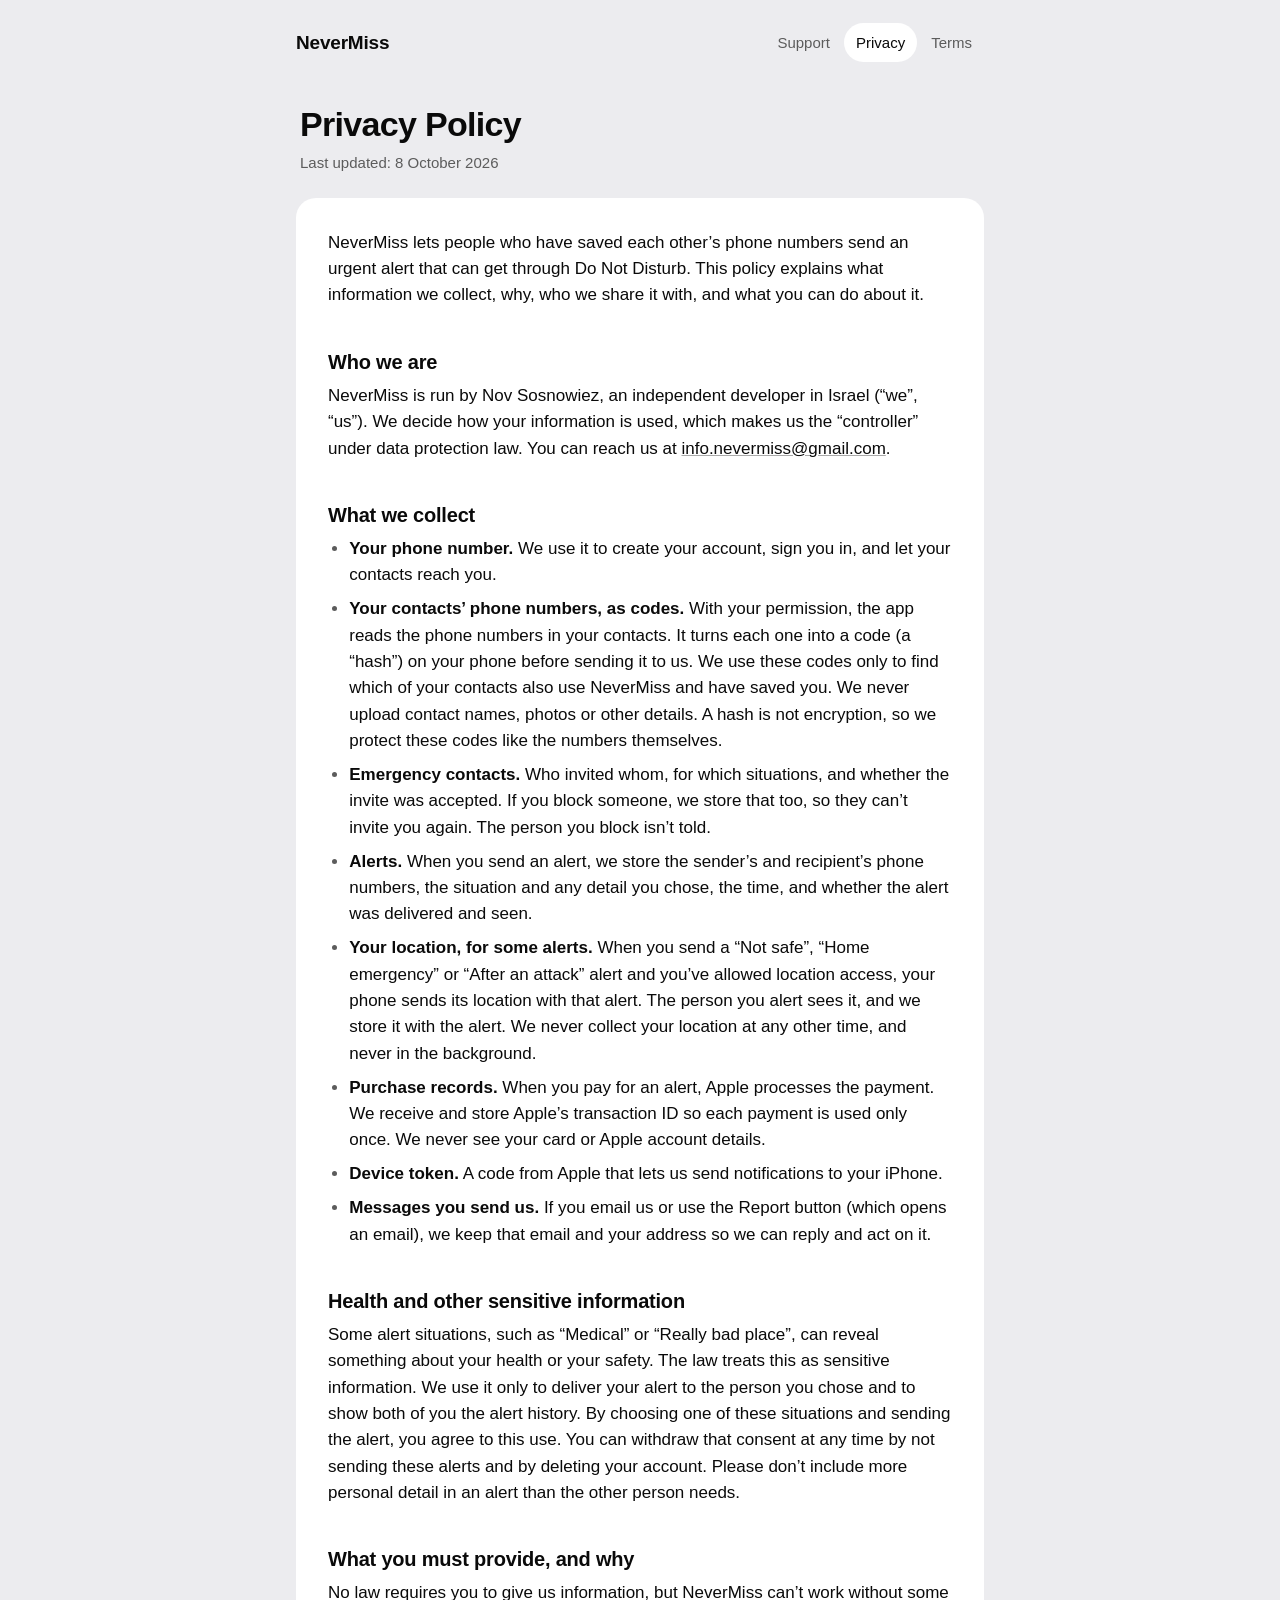
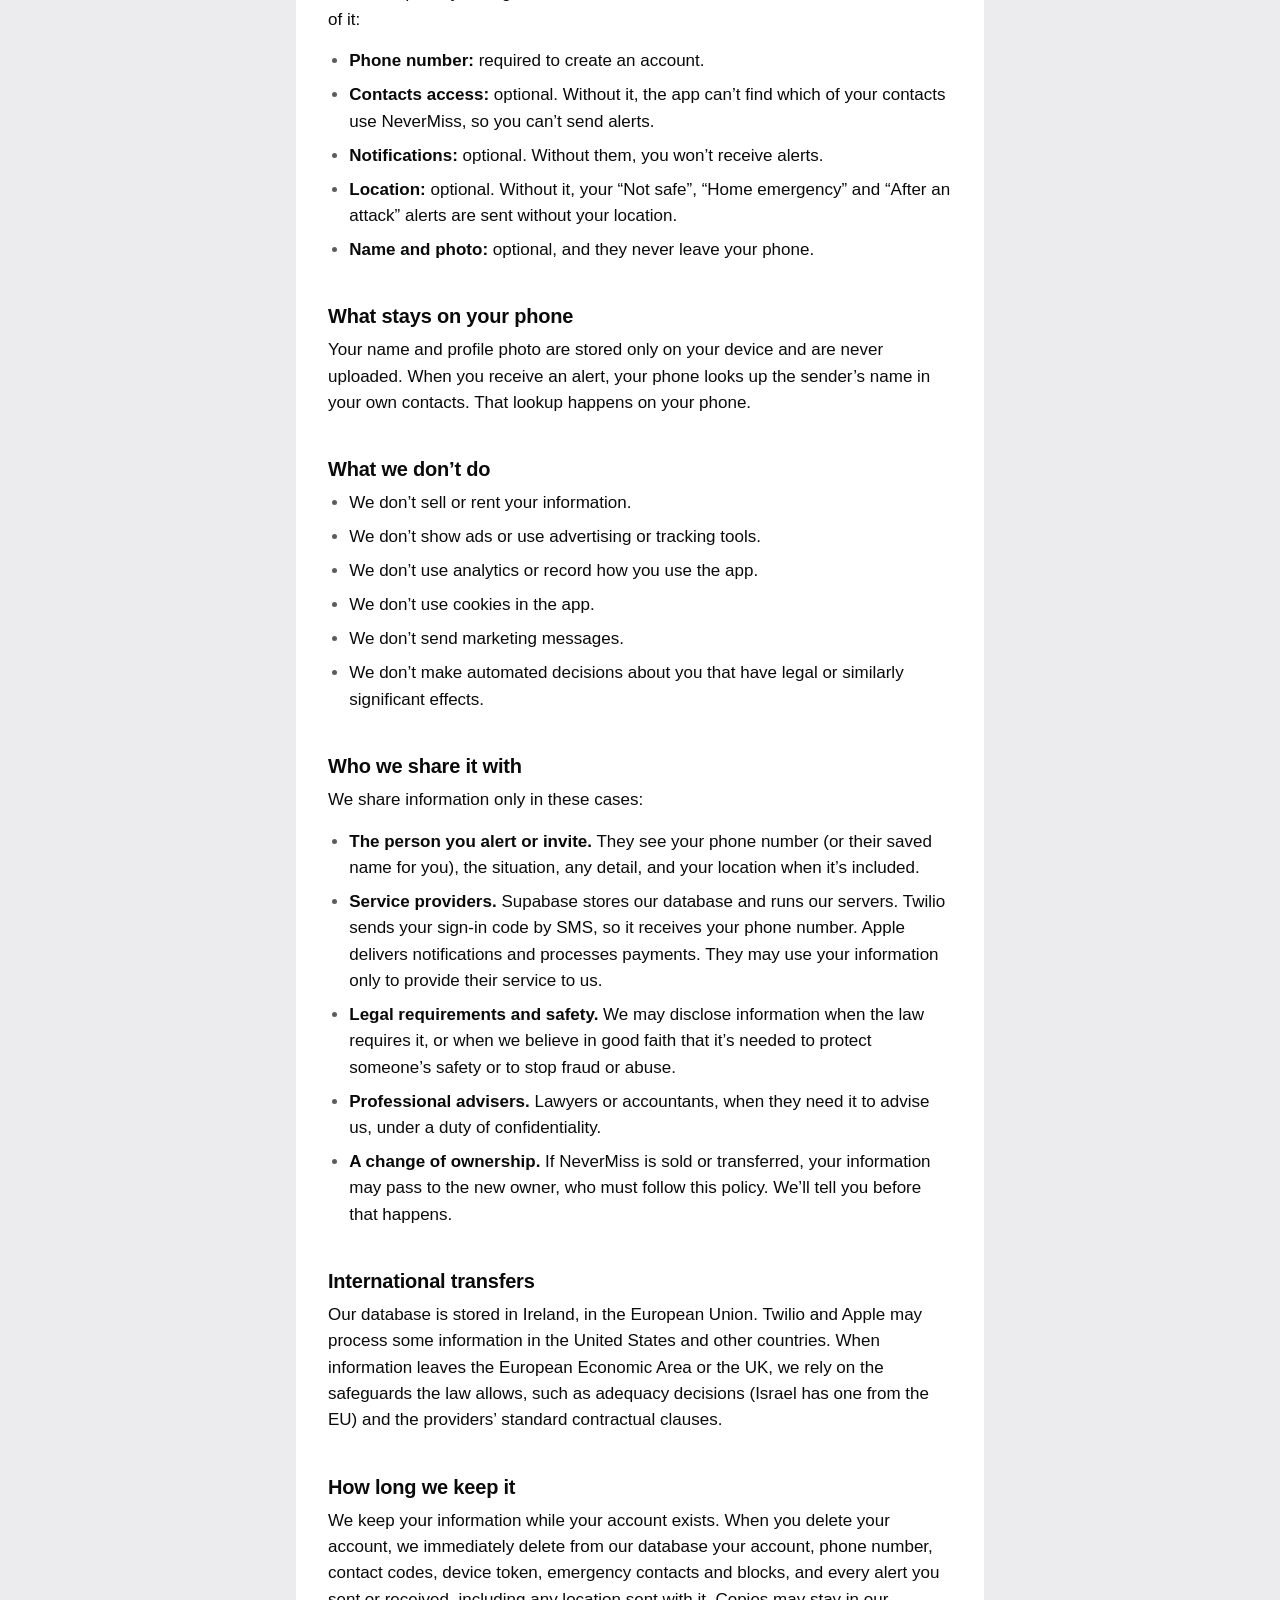
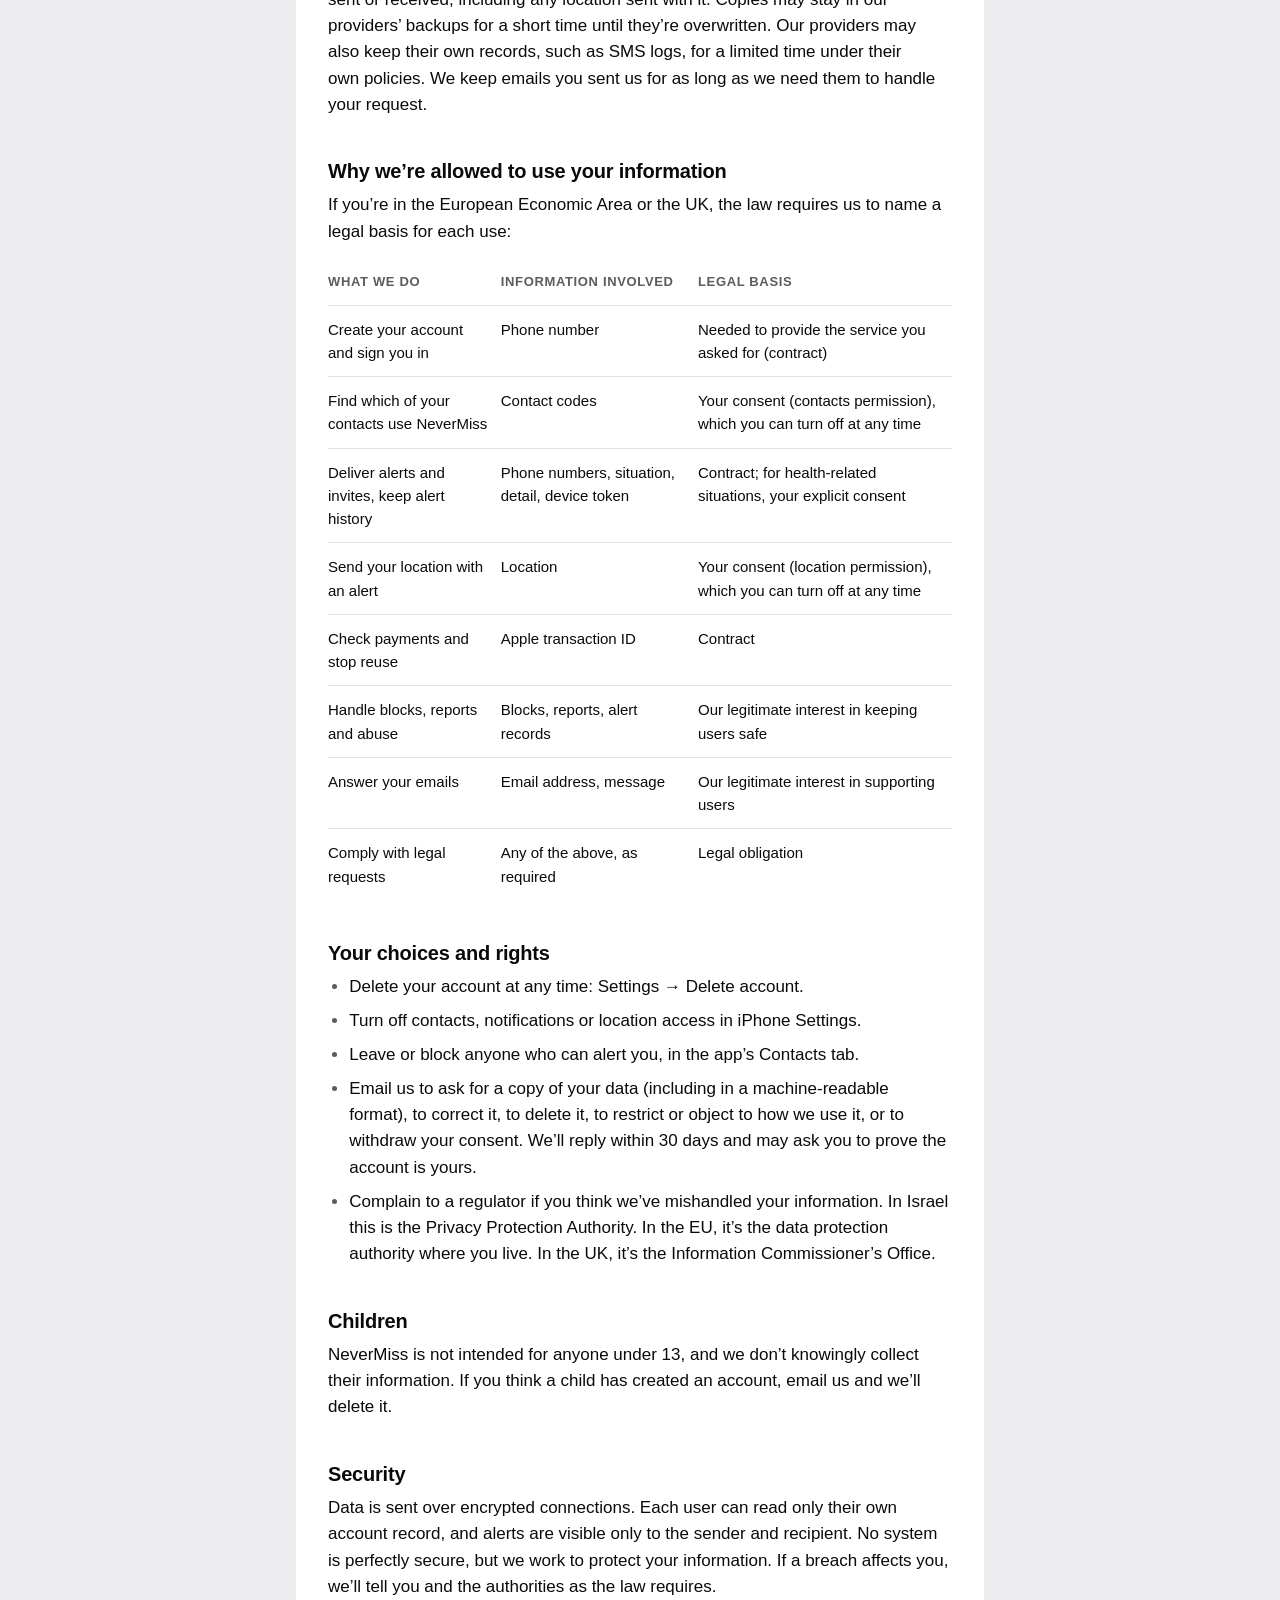
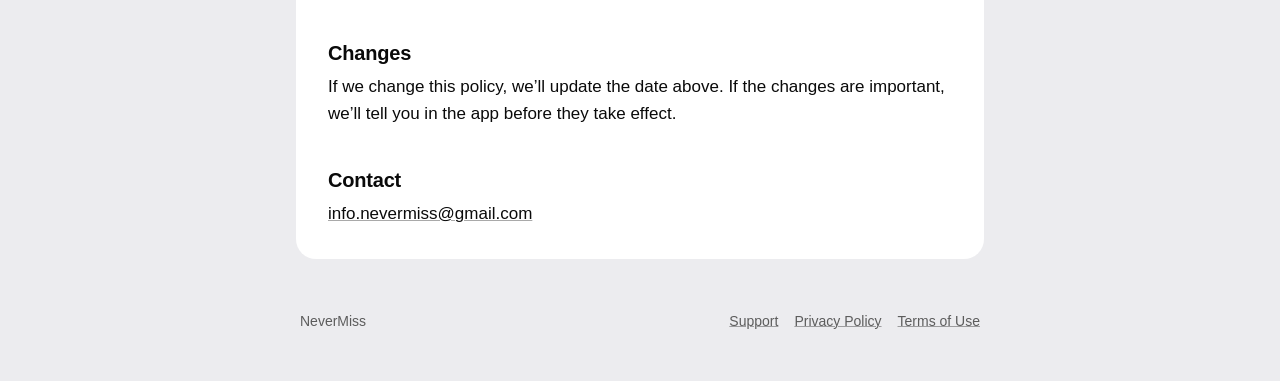
==== commit f926c2d8: "Honest wording: gets through Do Not Disturb, not silent mode Co-Authored-By: Claude Opus 5.5 <norepl" ====
--- a/privacy.html
+++ b/privacy.html
@@ -5,6 +5,8 @@
   <meta name="viewport" content="width=device-width, initial-scale=1">
   <title>NeverMiss Privacy Policy</title>
   <meta name="theme-color" content="#ECECEF">
+  <link rel="icon" href="img/favicon-32.png" sizes="32x32">
+  <link rel="apple-touch-icon" href="img/apple-touch-icon.png">
   <link rel="stylesheet" href="style.css">
 </head>
 <body>
@@ -12,7 +14,7 @@
 <header class="site-header">
   <a class="brand" href="index.html">NeverMiss</a>
   <nav aria-label="Site">
-    <a href="index.html">Support</a>
+    <a href="support.html">Support</a>
     <a href="privacy.html" aria-current="page">Privacy</a>
     <a href="terms.html">Terms</a>
   </nav>
@@ -24,7 +26,7 @@
     <p class="subtitle">Last updated: 8 October 2026</p>
   </div>
   <article class="card prose">
-    <p>NeverMiss lets people who have saved each other’s phone numbers send an urgent alert that can get through silent mode. This policy explains what information we collect, why, who we share it with, and what you can do about it.</p>
+    <p>NeverMiss lets people who have saved each other’s phone numbers send an urgent alert that can get through Do Not Disturb. This policy explains what information we collect, why, who we share it with, and what you can do about it.</p>
 
     <h2>Who we are</h2>
     <p>NeverMiss is run by Nov Sosnowiez, an independent developer in Israel (“we”, “us”). We decide how your information is used, which makes us the “controller” under data protection law. You can reach us at <a href="mailto:info.nevermiss@gmail.com">info.nevermiss@gmail.com</a>.</p>
@@ -123,7 +125,7 @@
 </main>
 <footer>
   <span>NeverMiss</span>
-  <a href="index.html">Support</a>
+  <a href="support.html">Support</a>
   <a href="privacy.html">Privacy Policy</a>
   <a href="terms.html">Terms of Use</a>
 </footer>
--- a/style.css
+++ b/style.css
@@ -293,3 +293,191 @@
   .prose { padding: 24px 20px; }
   h1 { font-size: 1.875rem; }
 }
+
+/* ======================================================================
+   Landing page (index.html). Same tokens as the rest of the site; wider
+   measure for the hero, everything else stays in the 720px column.
+   ====================================================================== */
+:root {
+  --ease-out: cubic-bezier(0.23, 1, 0.32, 1);
+  --color-input-border: #D4D4DA;
+}
+
+.visually-hidden {
+  position: absolute; width: 1px; height: 1px; overflow: hidden;
+  clip-path: inset(50%); white-space: nowrap;
+}
+
+/* ---------- Sticky header ---------- */
+.site-header--sticky {
+  position: sticky;
+  top: 0;
+  z-index: 10;
+  max-width: none;
+  padding: 0;
+  display: block;
+  background: var(--color-bg-page);
+  box-shadow: 0 1px 0 transparent;
+  transition: box-shadow 200ms ease-out;
+}
+.site-header--sticky[data-scrolled] { box-shadow: 0 1px 0 var(--color-separator); }
+.site-header__inner {
+  max-width: calc(880px + 2 * var(--space-gutter));
+  margin: 0 auto;
+  padding: 10px var(--space-gutter);
+  display: flex;
+  align-items: center;
+  gap: 8px;
+}
+.brand { display: inline-flex; align-items: center; gap: 10px; }
+.brand__icon { width: 32px; height: 32px; border-radius: 8px; flex: none; }
+.site-header__nav { display: flex; gap: 2px; }
+.button--small { min-height: 40px; padding: 0 18px; font-size: 0.9375rem; white-space: nowrap; flex: none; }
+@media (max-width: 380px) {
+  .hide-narrow { display: none; }
+}
+@media (max-width: 640px) {
+  .site-header .site-header__nav { display: none; } /* same links live in the footer */
+}
+
+/* ---------- Layout ---------- */
+.landing main { max-width: calc(880px + 2 * var(--space-gutter)); padding-top: 0; }
+.section { padding-top: 64px; }
+.section__title {
+  font-size: 1.75rem;
+  line-height: 1.2;
+  letter-spacing: -0.02em;
+  font-weight: 700;
+  margin: 0 4px 16px;
+}
+.section__intro { color: var(--color-text-secondary); margin: -6px 4px 16px; max-width: 56ch; }
+
+/* ---------- Hero ---------- */
+.hero {
+  display: grid;
+  grid-template-columns: minmax(0, 1fr) auto;
+  align-items: center;
+  gap: 48px;
+  padding-top: 56px;
+}
+.hero h1 {
+  font-size: clamp(2.25rem, 1.4rem + 3.4vw, 3.5rem);
+  line-height: 1.05;
+  letter-spacing: -0.035em;
+  max-width: 14ch;
+}
+.lede {
+  font-size: 1.1875rem;
+  line-height: 1.5;
+  color: var(--color-text-secondary);
+  max-width: 44ch;
+  margin: 20px 0 28px;
+}
+
+.hero__phone { margin: 0; display: grid; justify-items: center; gap: 12px; }
+.hero__phone figcaption { font-size: 0.875rem; color: var(--color-text-secondary); }
+/* Apple's official iPhone 17 bezel (Apple Design Resources) around a real simulator screenshot. */
+.device { display: block; width: 300px; max-width: 100%; height: auto; }
+
+@media (max-width: 820px) {
+  .hero { grid-template-columns: 1fr; gap: 40px; padding-top: 36px; }
+  .device { width: 270px; }
+}
+
+/* ---------- Waitlist form ---------- */
+.waitlist { max-width: 480px; }
+.waitlist__row { display: flex; gap: 8px; }
+.waitlist__input {
+  flex: 1;
+  min-width: 0;
+  min-height: 52px;
+  padding: 0 20px;
+  border: 1px solid var(--color-input-border);
+  border-radius: var(--radius-control);
+  background: var(--color-bg-card);
+  color: var(--color-text);
+  font: inherit;
+  font-size: 1.0625rem; /* 17px: no zoom-on-focus in iOS Safari */
+  transition: border-color 150ms ease-out;
+}
+.waitlist__input::placeholder { color: #75757D; } /* 4.6:1 on white */
+.waitlist__input:focus-visible { outline: 2px solid var(--color-text); outline-offset: 2px; border-color: var(--color-text); }
+.waitlist__button { min-height: 52px; flex: none; border: 0; font: inherit; font-weight: 600; cursor: pointer; }
+.waitlist__button:disabled { cursor: progress; opacity: 0.7; }
+.waitlist__note {
+  font-size: 0.875rem;
+  color: var(--color-text-secondary);
+  margin: 10px 0 0 20px;
+  min-height: 1.4em;
+}
+.waitlist.is-error .waitlist__input { border-color: var(--color-urgent-text); }
+.waitlist.is-error .waitlist__note { color: var(--color-urgent-text); }
+.waitlist.is-done .waitlist__row { display: none; }
+.waitlist.is-done .waitlist__note {
+  margin: 0;
+  font-size: 1.0625rem;
+  font-weight: 600;
+  color: var(--color-text);
+  padding: 14px 20px;
+  border-radius: 16px;
+  background: var(--color-accent-solid);
+}
+@media (prefers-reduced-motion: no-preference) {
+  .waitlist.is-done .waitlist__note {
+    transition: opacity 300ms var(--ease-out), translate 300ms var(--ease-out);
+    @starting-style { opacity: 0; translate: 0 6px; }
+  }
+}
+/* Honeypot: kept off-screen rather than display:none, which some bots skip. */
+.waitlist__trap { position: absolute; left: -9999px; width: 1px; height: 1px; overflow: hidden; }
+
+@media (max-width: 480px) {
+  .waitlist__row { flex-direction: column; }
+  .waitlist__button { width: 100%; }
+  .waitlist__note { margin-left: 4px; }
+}
+
+/* ---------- How it works ---------- */
+/* One numbered list in a single card (was three boxes in a row). */
+.steps li { grid-template-columns: 1.5em 1fr; gap: 0 8px; }
+.steps li > div { display: grid; gap: 4px; }
+.step__number {
+  font-size: 0.9375rem;
+  font-weight: 700;
+  font-variant-numeric: tabular-nums;
+  color: var(--color-text-secondary);
+}
+.grouped h3, .story h2, .closing__card h2 {
+  font-size: 1.0625rem;
+  line-height: 1.3;
+  font-weight: 650;
+  margin: 0;
+}
+.grouped p { margin: 0; color: var(--color-text-secondary); font-size: 0.9375rem; line-height: 1.5; }
+
+/* ---------- Trust: iOS-style grouped list ---------- */
+.grouped { list-style: none; margin: 0; padding: 0; overflow: hidden; }
+.grouped li { margin: 0; padding: 18px 24px; display: grid; gap: 4px; }
+.grouped p { max-width: 64ch; }
+.grouped li + li { border-top: 1px solid var(--color-separator); }
+
+/* ---------- Story ---------- */
+.story { padding: 32px; }
+.story h2 { font-size: 1.25rem; margin-bottom: 14px; }
+.story p { max-width: 60ch; }
+.story__signature { font-weight: 600; margin-top: 18px; }
+
+/* ---------- Notice + closing ---------- */
+.notice { margin-bottom: 0; }
+.closing { padding-bottom: 32px; }
+.closing__card { padding: 32px; display: grid; gap: 10px; }
+.closing__card h2 { font-size: 1.5rem; letter-spacing: -0.02em; font-weight: 700; }
+.closing__card > p { color: var(--color-text-secondary); margin: 0 0 10px; max-width: 48ch; }
+
+.landing footer { max-width: calc(880px + 2 * var(--space-gutter)); }
+
+@media (max-width: 480px) {
+  .section { padding-top: 44px; }
+  .story, .closing__card { padding: 24px 20px; }
+  .grouped li { padding: 16px 20px; }
+}
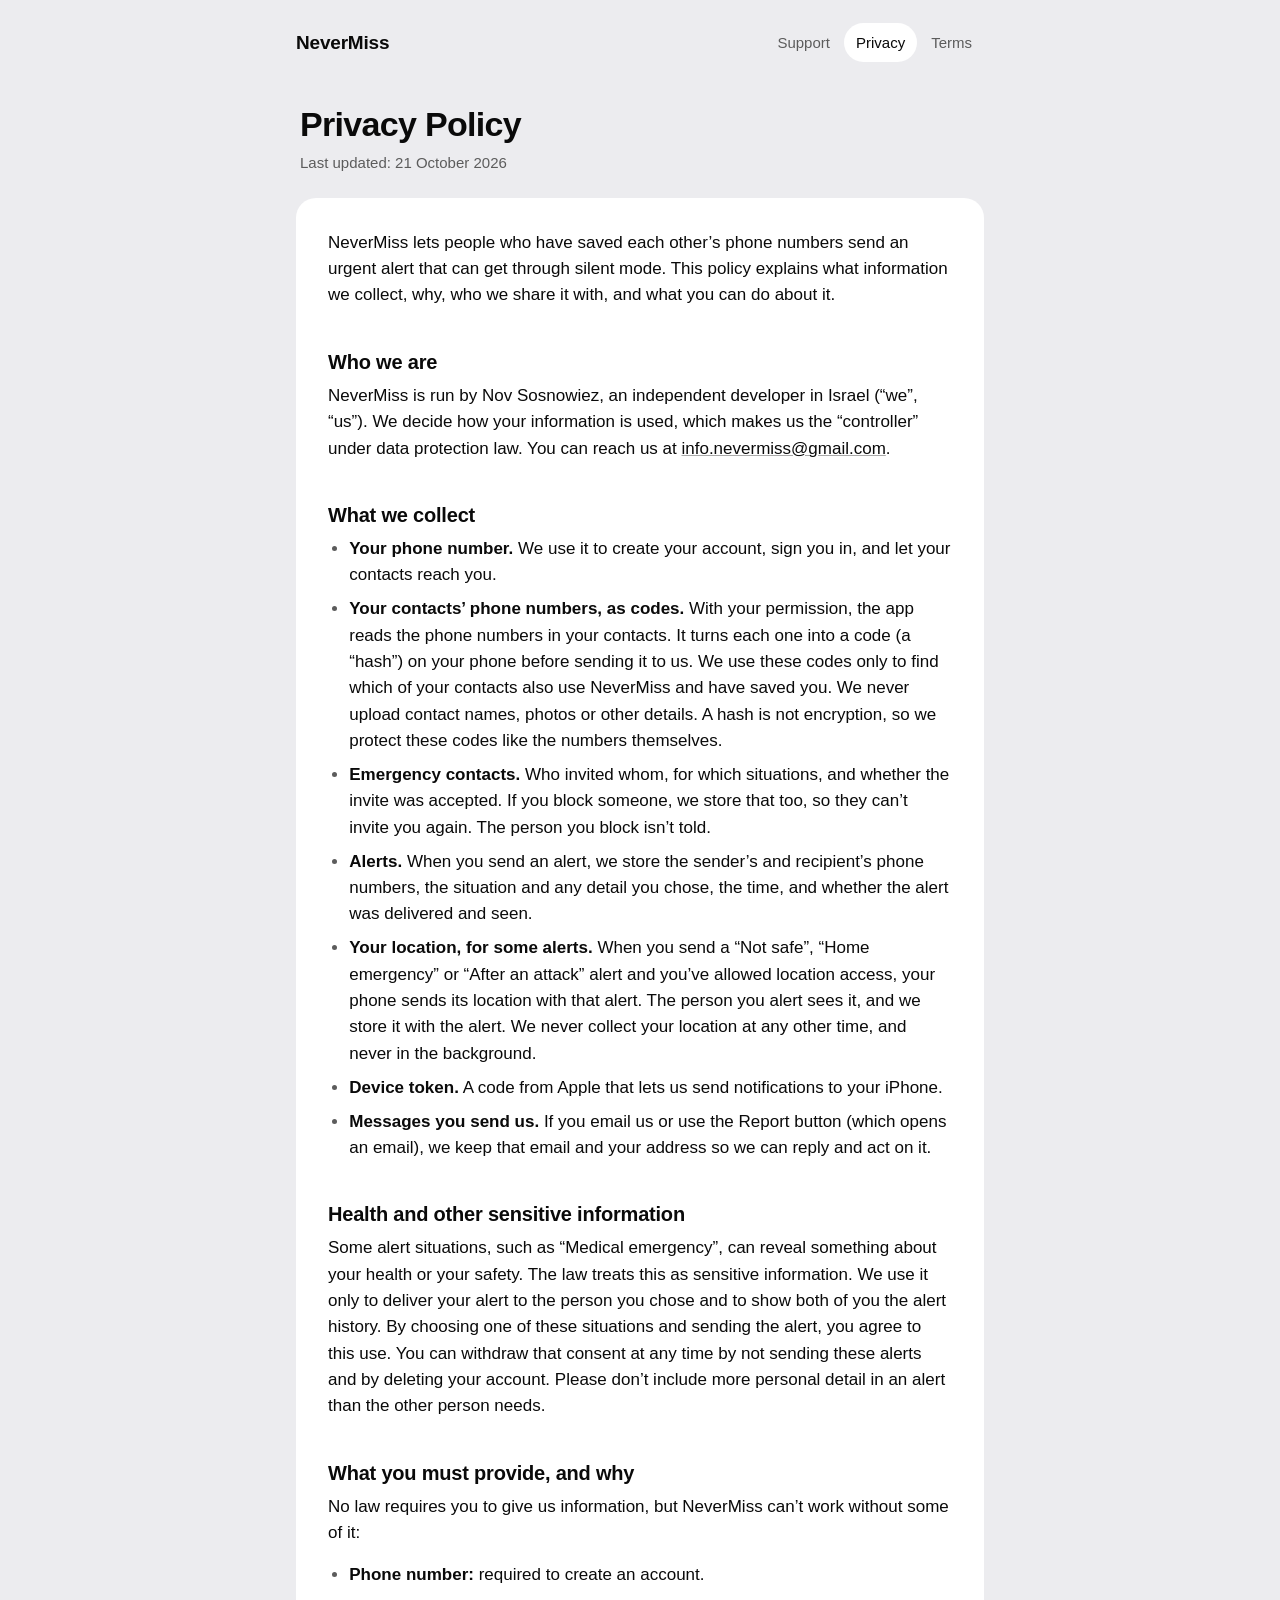
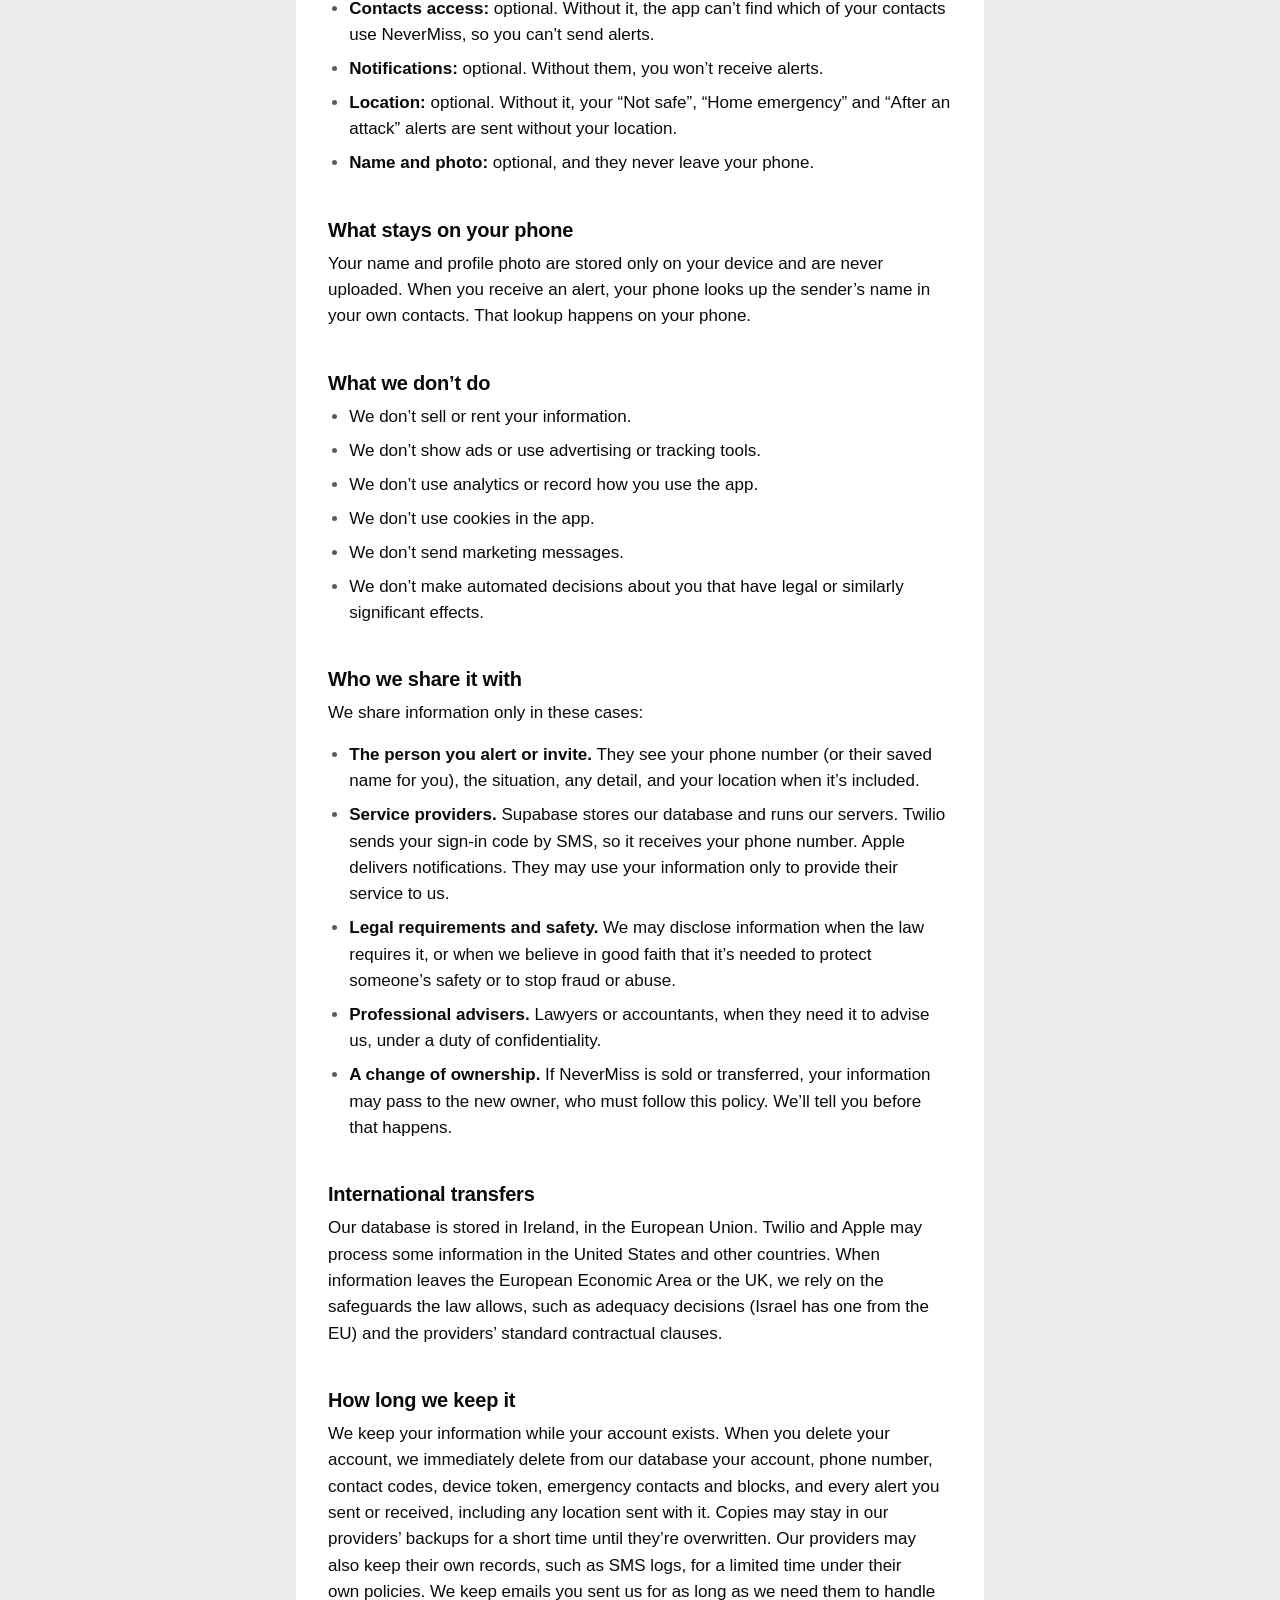
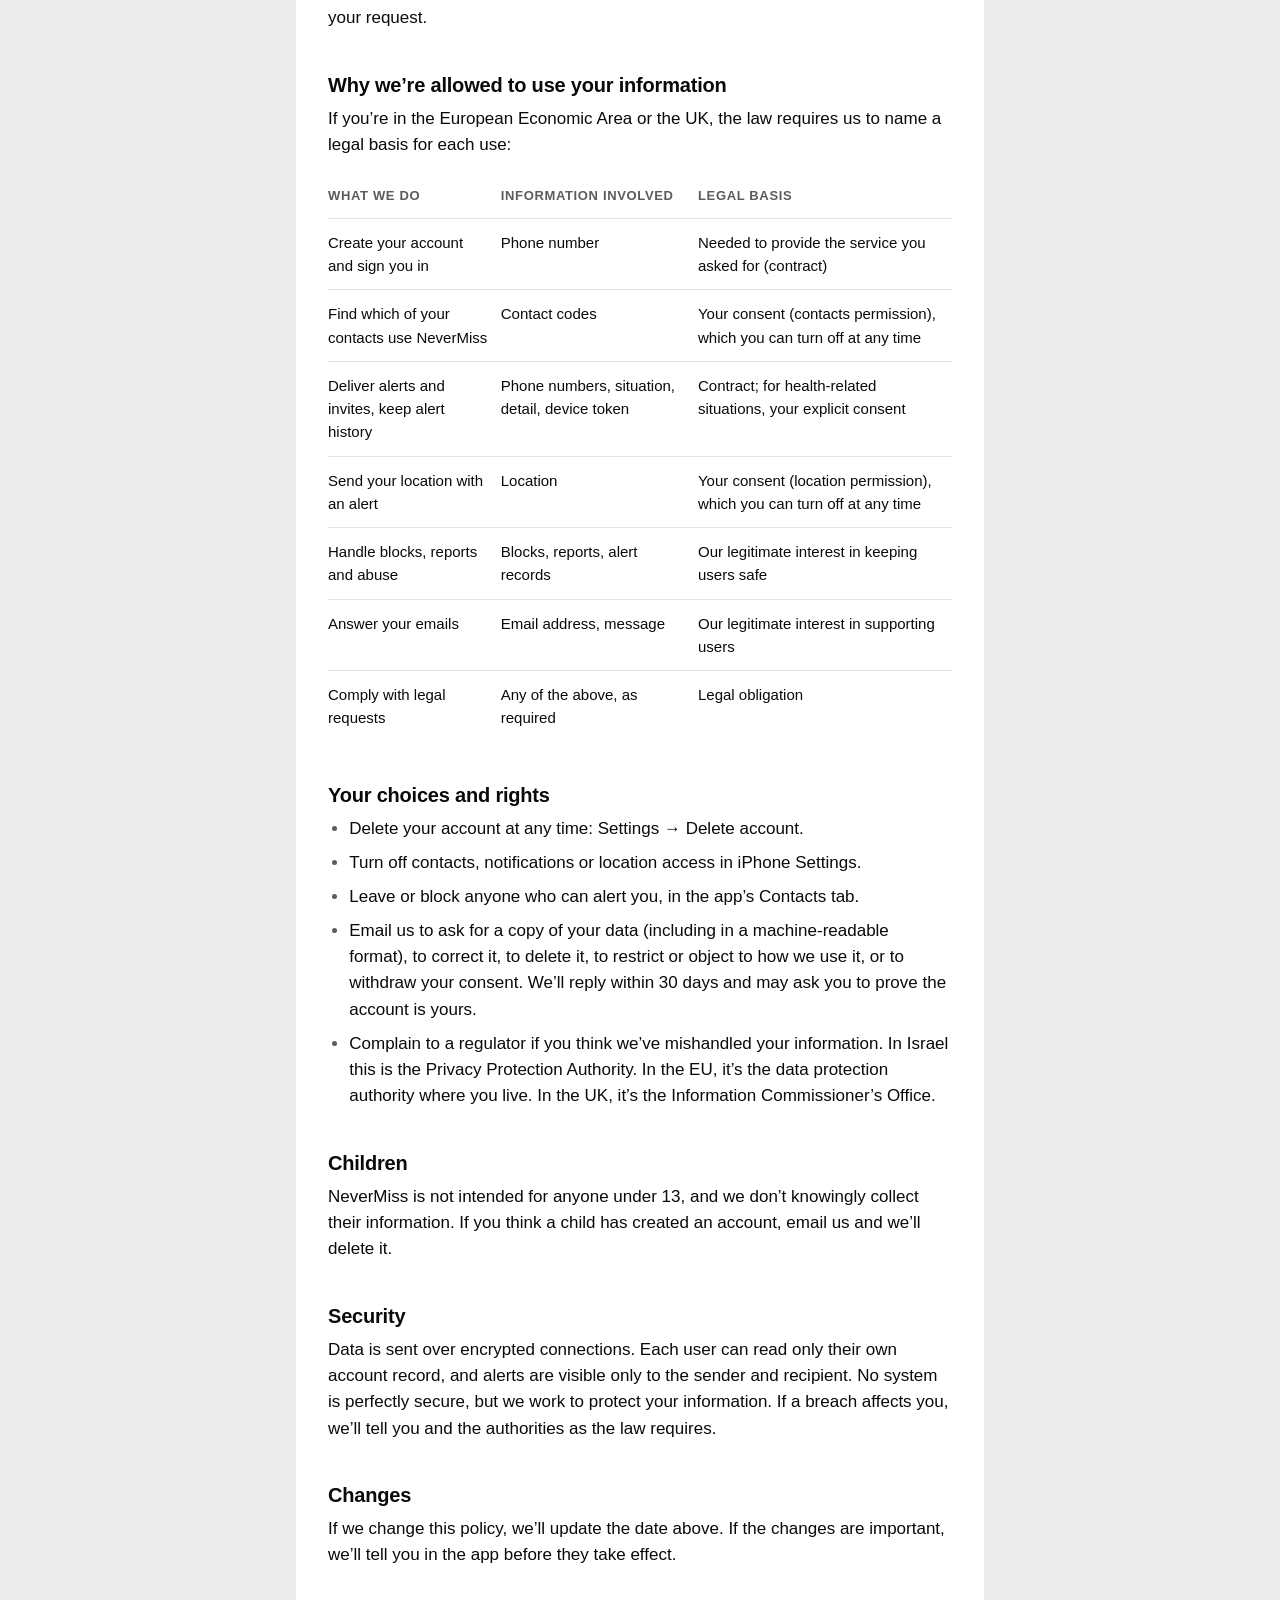
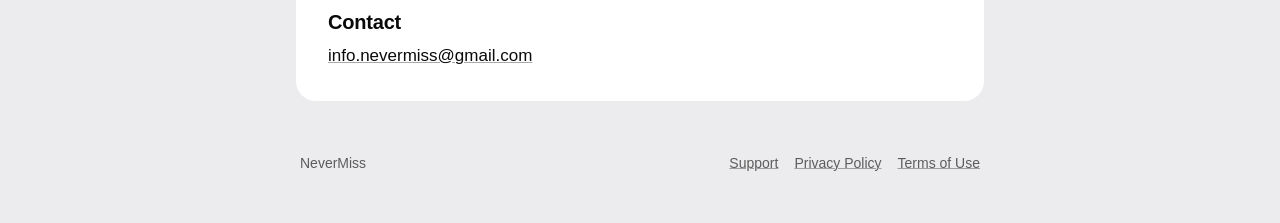
==== commit 7a2e0060: "Alerts are free; remove 'really bad place' for launch Privacy, terms, support and home page now matc" ====
--- a/privacy.html
+++ b/privacy.html
@@ -23,10 +23,10 @@
 <main id="main">
   <div class="page-title">
     <h1>Privacy Policy</h1>
-    <p class="subtitle">Last updated: 8 October 2026</p>
+    <p class="subtitle">Last updated: 21 October 2026</p>
   </div>
   <article class="card prose">
-    <p>NeverMiss lets people who have saved each other’s phone numbers send an urgent alert that can get through Do Not Disturb. This policy explains what information we collect, why, who we share it with, and what you can do about it.</p>
+    <p>NeverMiss lets people who have saved each other’s phone numbers send an urgent alert that can get through silent mode. This policy explains what information we collect, why, who we share it with, and what you can do about it.</p>
 
     <h2>Who we are</h2>
     <p>NeverMiss is run by Nov Sosnowiez, an independent developer in Israel (“we”, “us”). We decide how your information is used, which makes us the “controller” under data protection law. You can reach us at <a href="mailto:info.nevermiss@gmail.com">info.nevermiss@gmail.com</a>.</p>
@@ -38,13 +38,12 @@
       <li><strong>Emergency contacts.</strong> Who invited whom, for which situations, and whether the invite was accepted. If you block someone, we store that too, so they can’t invite you again. The person you block isn’t told.</li>
       <li><strong>Alerts.</strong> When you send an alert, we store the sender’s and recipient’s phone numbers, the situation and any detail you chose, the time, and whether the alert was delivered and seen.</li>
       <li><strong>Your location, for some alerts.</strong> When you send a “Not safe”, “Home emergency” or “After an attack” alert and you’ve allowed location access, your phone sends its location with that alert. The person you alert sees it, and we store it with the alert. We never collect your location at any other time, and never in the background.</li>
-      <li><strong>Purchase records.</strong> When you pay for an alert, Apple processes the payment. We receive and store Apple’s transaction ID so each payment is used only once. We never see your card or Apple account details.</li>
       <li><strong>Device token.</strong> A code from Apple that lets us send notifications to your iPhone.</li>
       <li><strong>Messages you send us.</strong> If you email us or use the Report button (which opens an email), we keep that email and your address so we can reply and act on it.</li>
     </ul>
 
     <h2>Health and other sensitive information</h2>
-    <p>Some alert situations, such as “Medical” or “Really bad place”, can reveal something about your health or your safety. The law treats this as sensitive information. We use it only to deliver your alert to the person you chose and to show both of you the alert history. By choosing one of these situations and sending the alert, you agree to this use. You can withdraw that consent at any time by not sending these alerts and by deleting your account. Please don’t include more personal detail in an alert than the other person needs.</p>
+    <p>Some alert situations, such as “Medical emergency”, can reveal something about your health or your safety. The law treats this as sensitive information. We use it only to deliver your alert to the person you chose and to show both of you the alert history. By choosing one of these situations and sending the alert, you agree to this use. You can withdraw that consent at any time by not sending these alerts and by deleting your account. Please don’t include more personal detail in an alert than the other person needs.</p>
 
     <h2>What you must provide, and why</h2>
     <p>No law requires you to give us information, but NeverMiss can’t work without some of it:</p>
@@ -73,7 +72,7 @@
     <p>We share information only in these cases:</p>
     <ul>
       <li><strong>The person you alert or invite.</strong> They see your phone number (or their saved name for you), the situation, any detail, and your location when it’s included.</li>
-      <li><strong>Service providers.</strong> Supabase stores our database and runs our servers. Twilio sends your sign-in code by SMS, so it receives your phone number. Apple delivers notifications and processes payments. They may use your information only to provide their service to us.</li>
+      <li><strong>Service providers.</strong> Supabase stores our database and runs our servers. Twilio sends your sign-in code by SMS, so it receives your phone number. Apple delivers notifications. They may use your information only to provide their service to us.</li>
       <li><strong>Legal requirements and safety.</strong> We may disclose information when the law requires it, or when we believe in good faith that it’s needed to protect someone’s safety or to stop fraud or abuse.</li>
       <li><strong>Professional advisers.</strong> Lawyers or accountants, when they need it to advise us, under a duty of confidentiality.</li>
       <li><strong>A change of ownership.</strong> If NeverMiss is sold or transferred, your information may pass to the new owner, who must follow this policy. We’ll tell you before that happens.</li>
@@ -94,7 +93,6 @@
         <tr><td data-label="What we do">Find which of your contacts use NeverMiss</td><td data-label="Information involved">Contact codes</td><td data-label="Legal basis">Your consent (contacts permission), which you can turn off at any time</td></tr>
         <tr><td data-label="What we do">Deliver alerts and invites, keep alert history</td><td data-label="Information involved">Phone numbers, situation, detail, device token</td><td data-label="Legal basis">Contract; for health-related situations, your explicit consent</td></tr>
         <tr><td data-label="What we do">Send your location with an alert</td><td data-label="Information involved">Location</td><td data-label="Legal basis">Your consent (location permission), which you can turn off at any time</td></tr>
-        <tr><td data-label="What we do">Check payments and stop reuse</td><td data-label="Information involved">Apple transaction ID</td><td data-label="Legal basis">Contract</td></tr>
         <tr><td data-label="What we do">Handle blocks, reports and abuse</td><td data-label="Information involved">Blocks, reports, alert records</td><td data-label="Legal basis">Our legitimate interest in keeping users safe</td></tr>
         <tr><td data-label="What we do">Answer your emails</td><td data-label="Information involved">Email address, message</td><td data-label="Legal basis">Our legitimate interest in supporting users</td></tr>
         <tr><td data-label="What we do">Comply with legal requests</td><td data-label="Information involved">Any of the above, as required</td><td data-label="Legal basis">Legal obligation</td></tr>
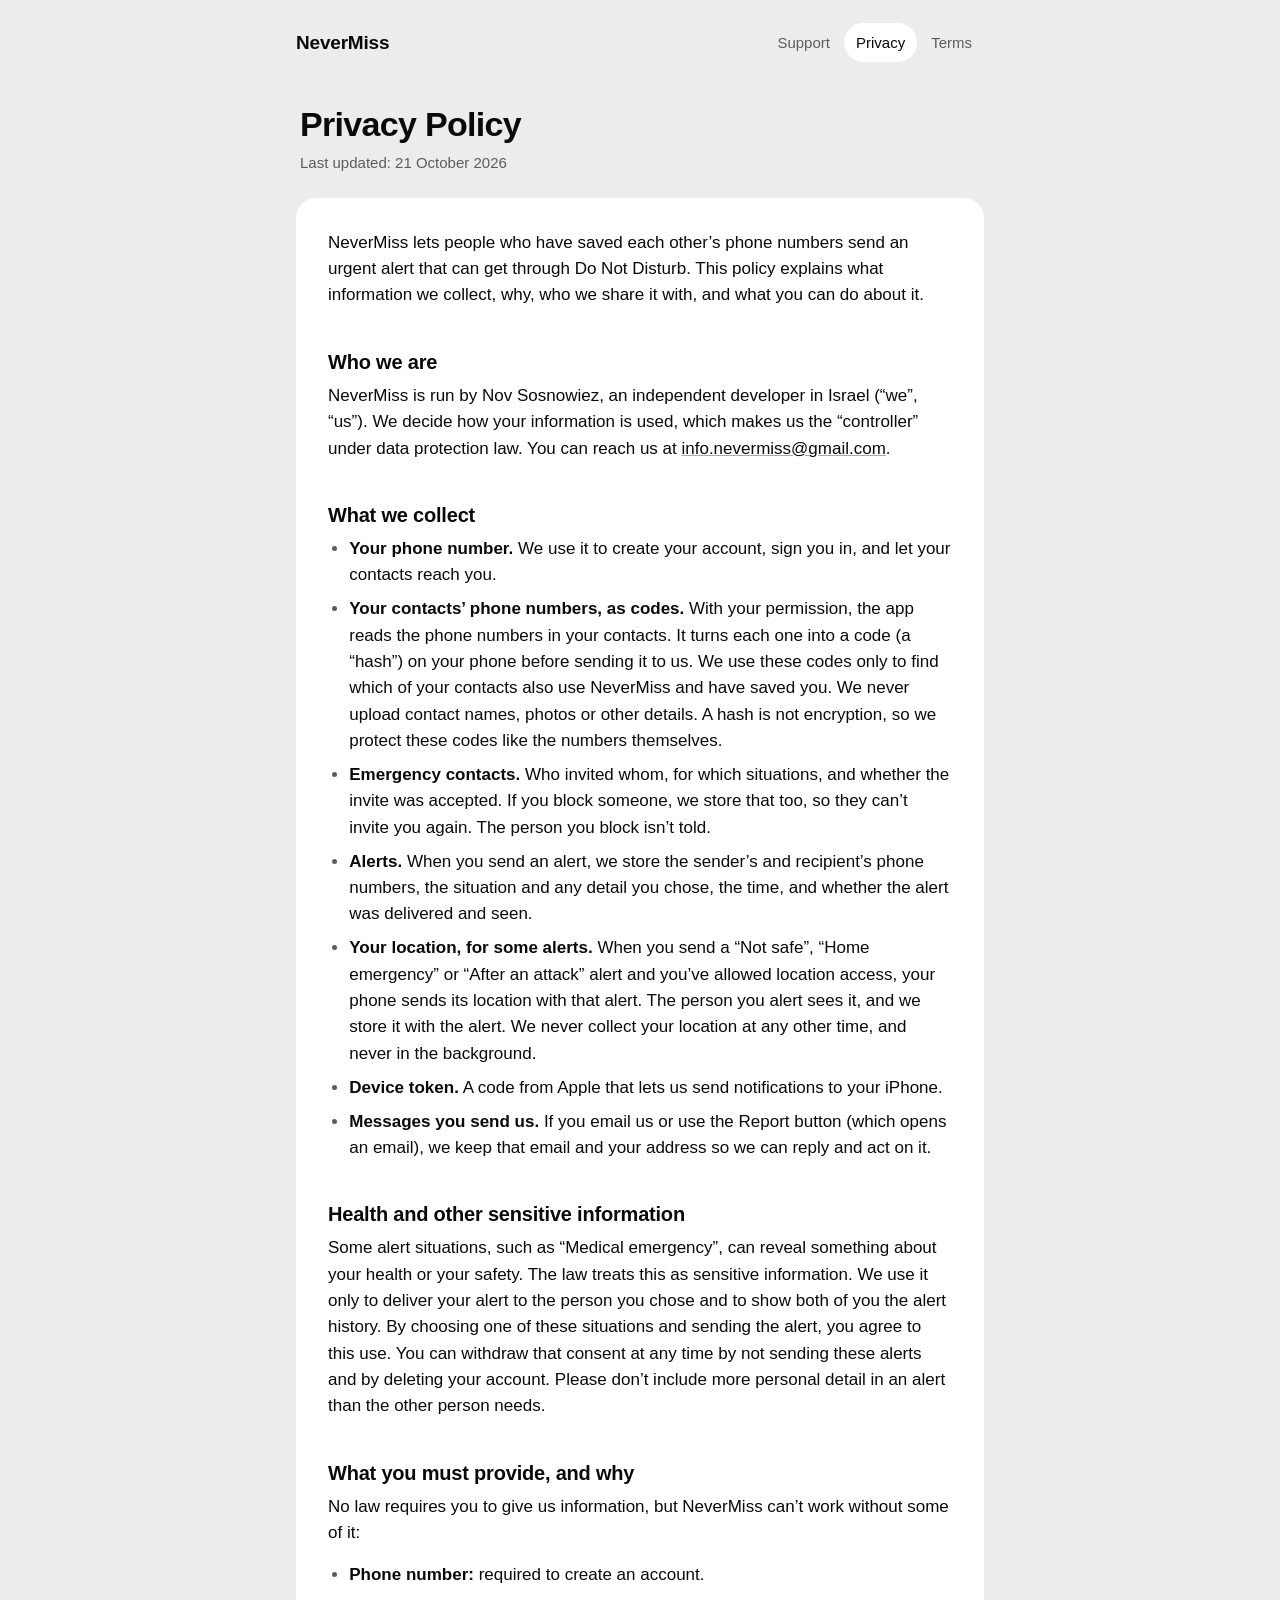
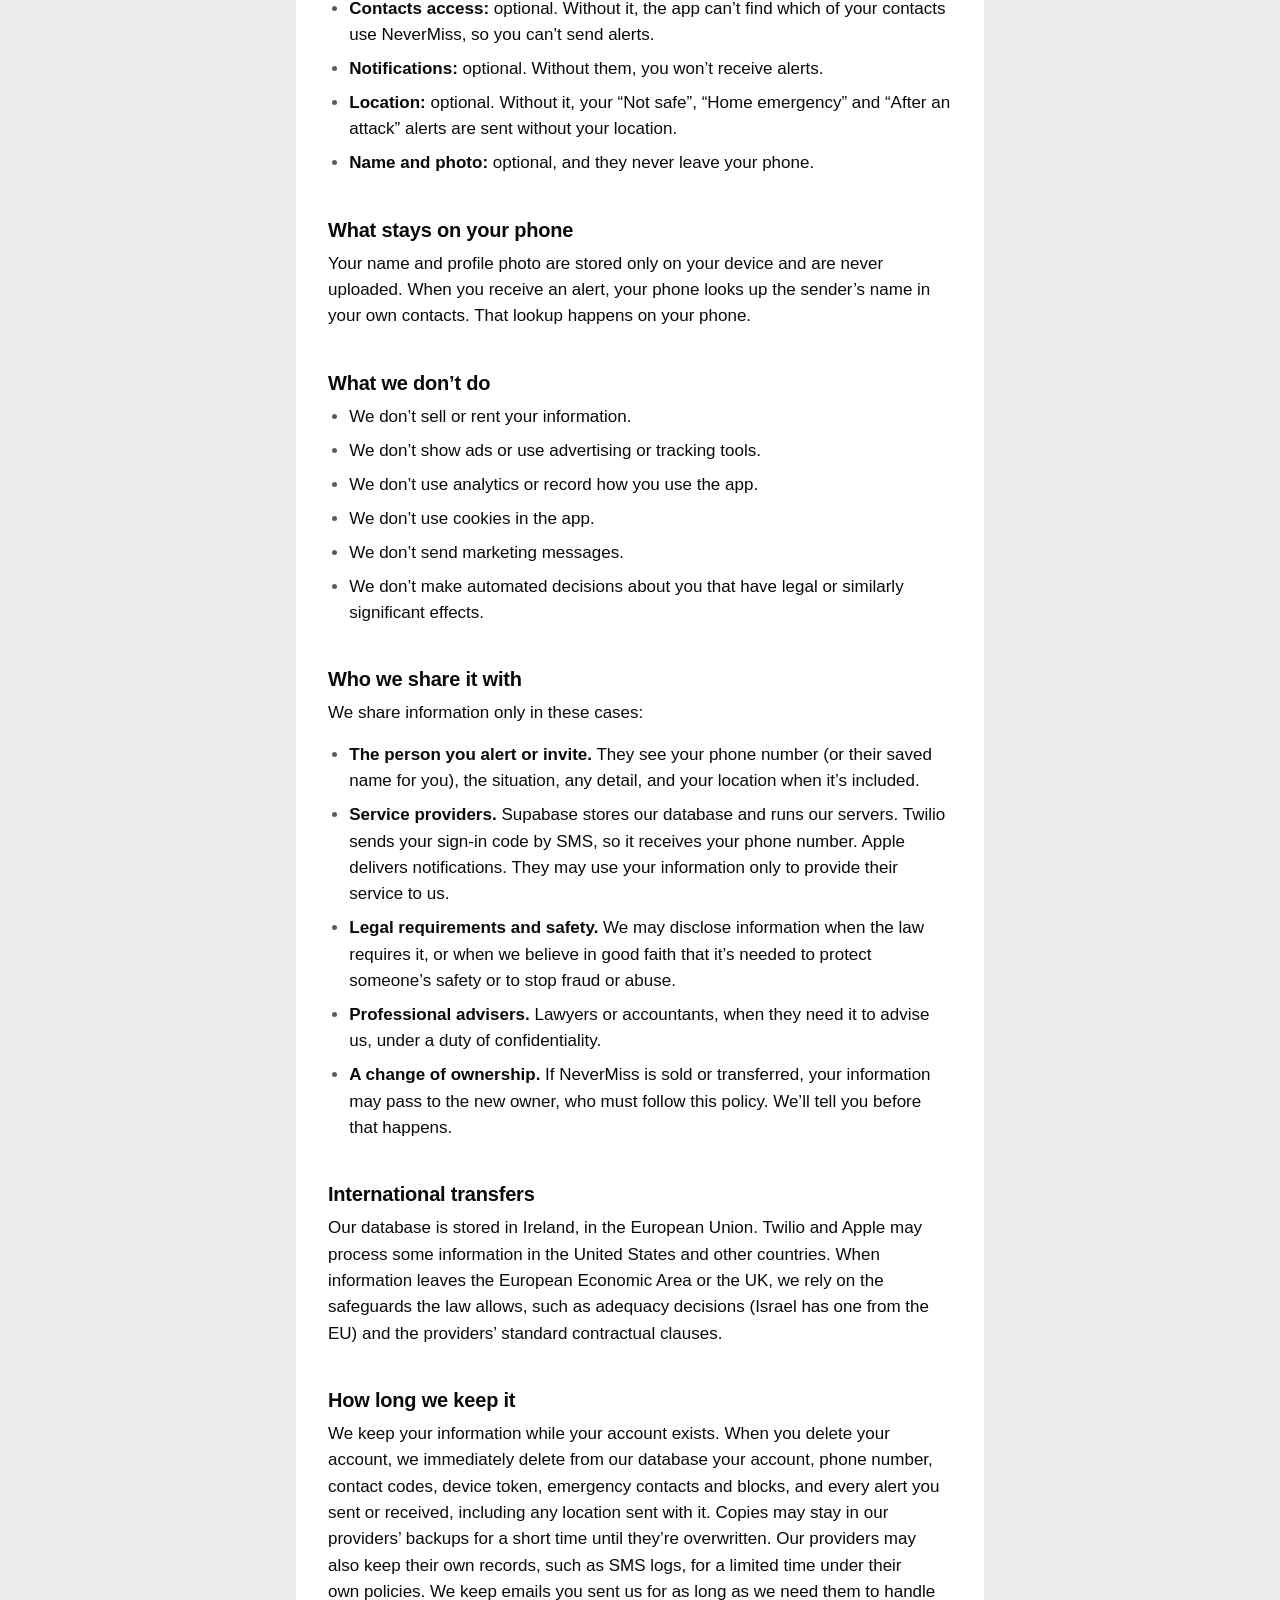
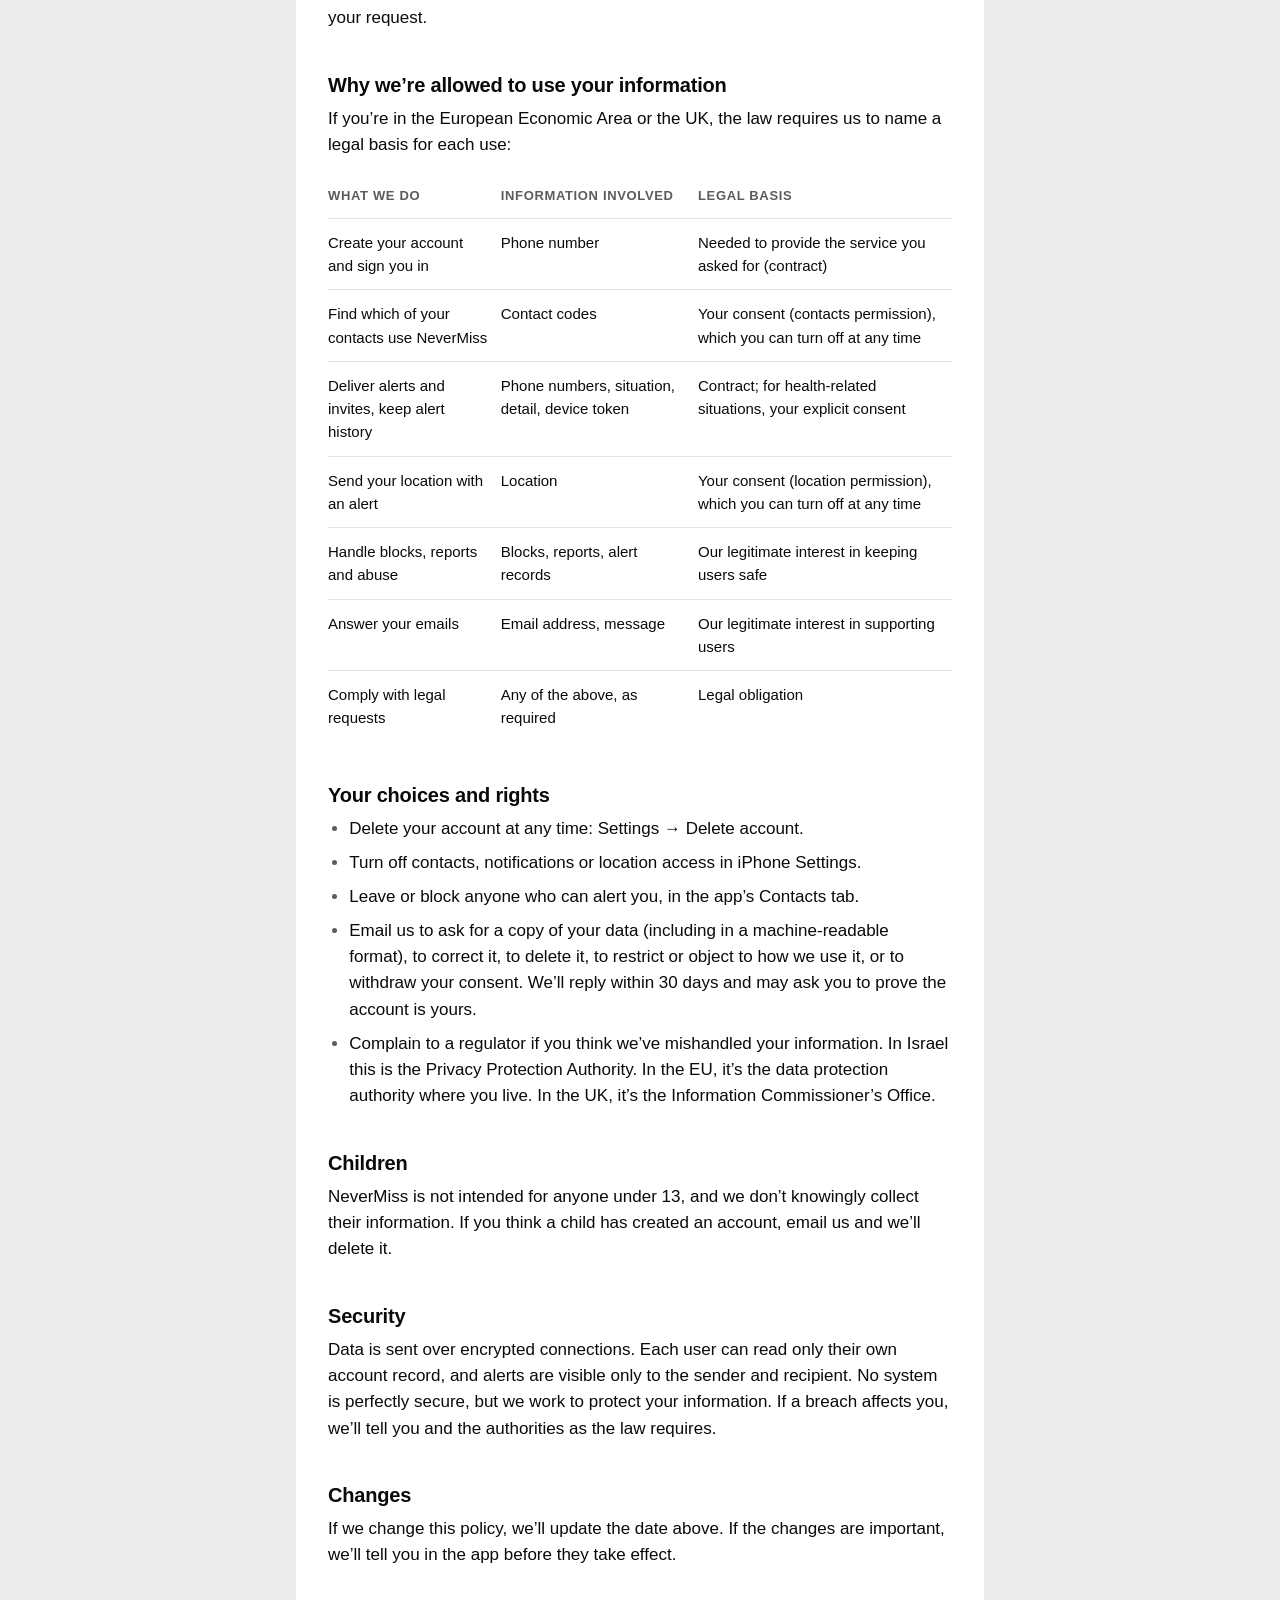
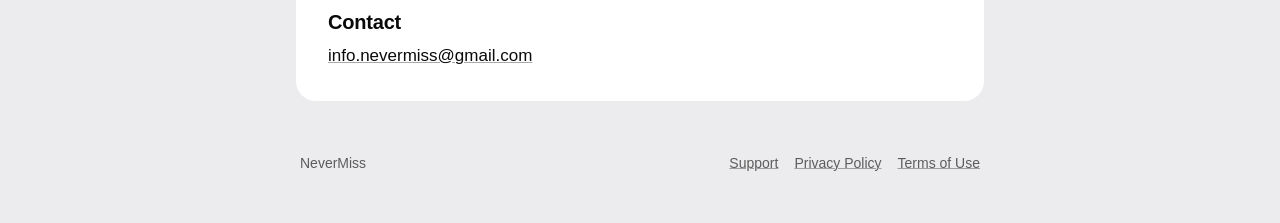
==== commit 46f177fd: "Merge branch 'honest-wording' into site-v2" ====
--- a/privacy.html
+++ b/privacy.html
@@ -26,7 +26,7 @@
     <p class="subtitle">Last updated: 21 October 2026</p>
   </div>
   <article class="card prose">
-    <p>NeverMiss lets people who have saved each other’s phone numbers send an urgent alert that can get through silent mode. This policy explains what information we collect, why, who we share it with, and what you can do about it.</p>
+    <p>NeverMiss lets people who have saved each other’s phone numbers send an urgent alert that can get through Do Not Disturb. This policy explains what information we collect, why, who we share it with, and what you can do about it.</p>
 
     <h2>Who we are</h2>
     <p>NeverMiss is run by Nov Sosnowiez, an independent developer in Israel (“we”, “us”). We decide how your information is used, which makes us the “controller” under data protection law. You can reach us at <a href="mailto:info.nevermiss@gmail.com">info.nevermiss@gmail.com</a>.</p>
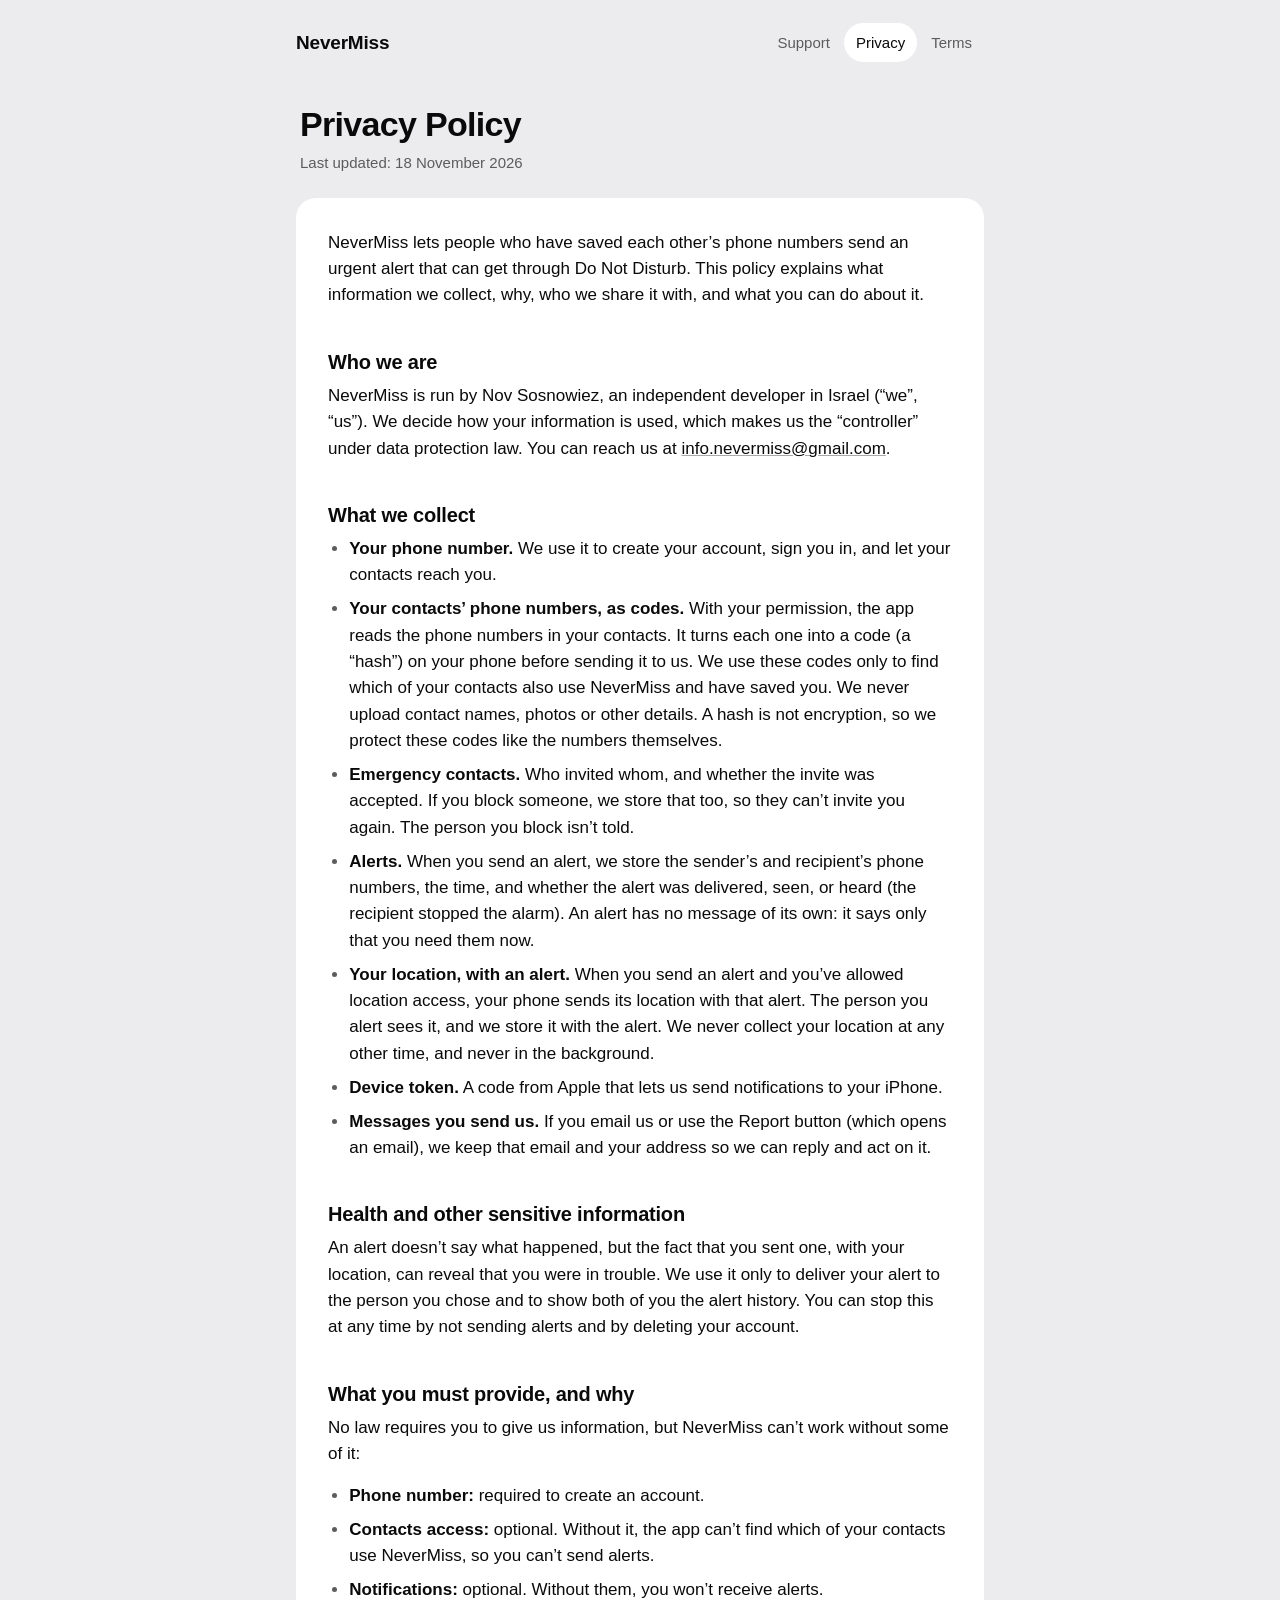
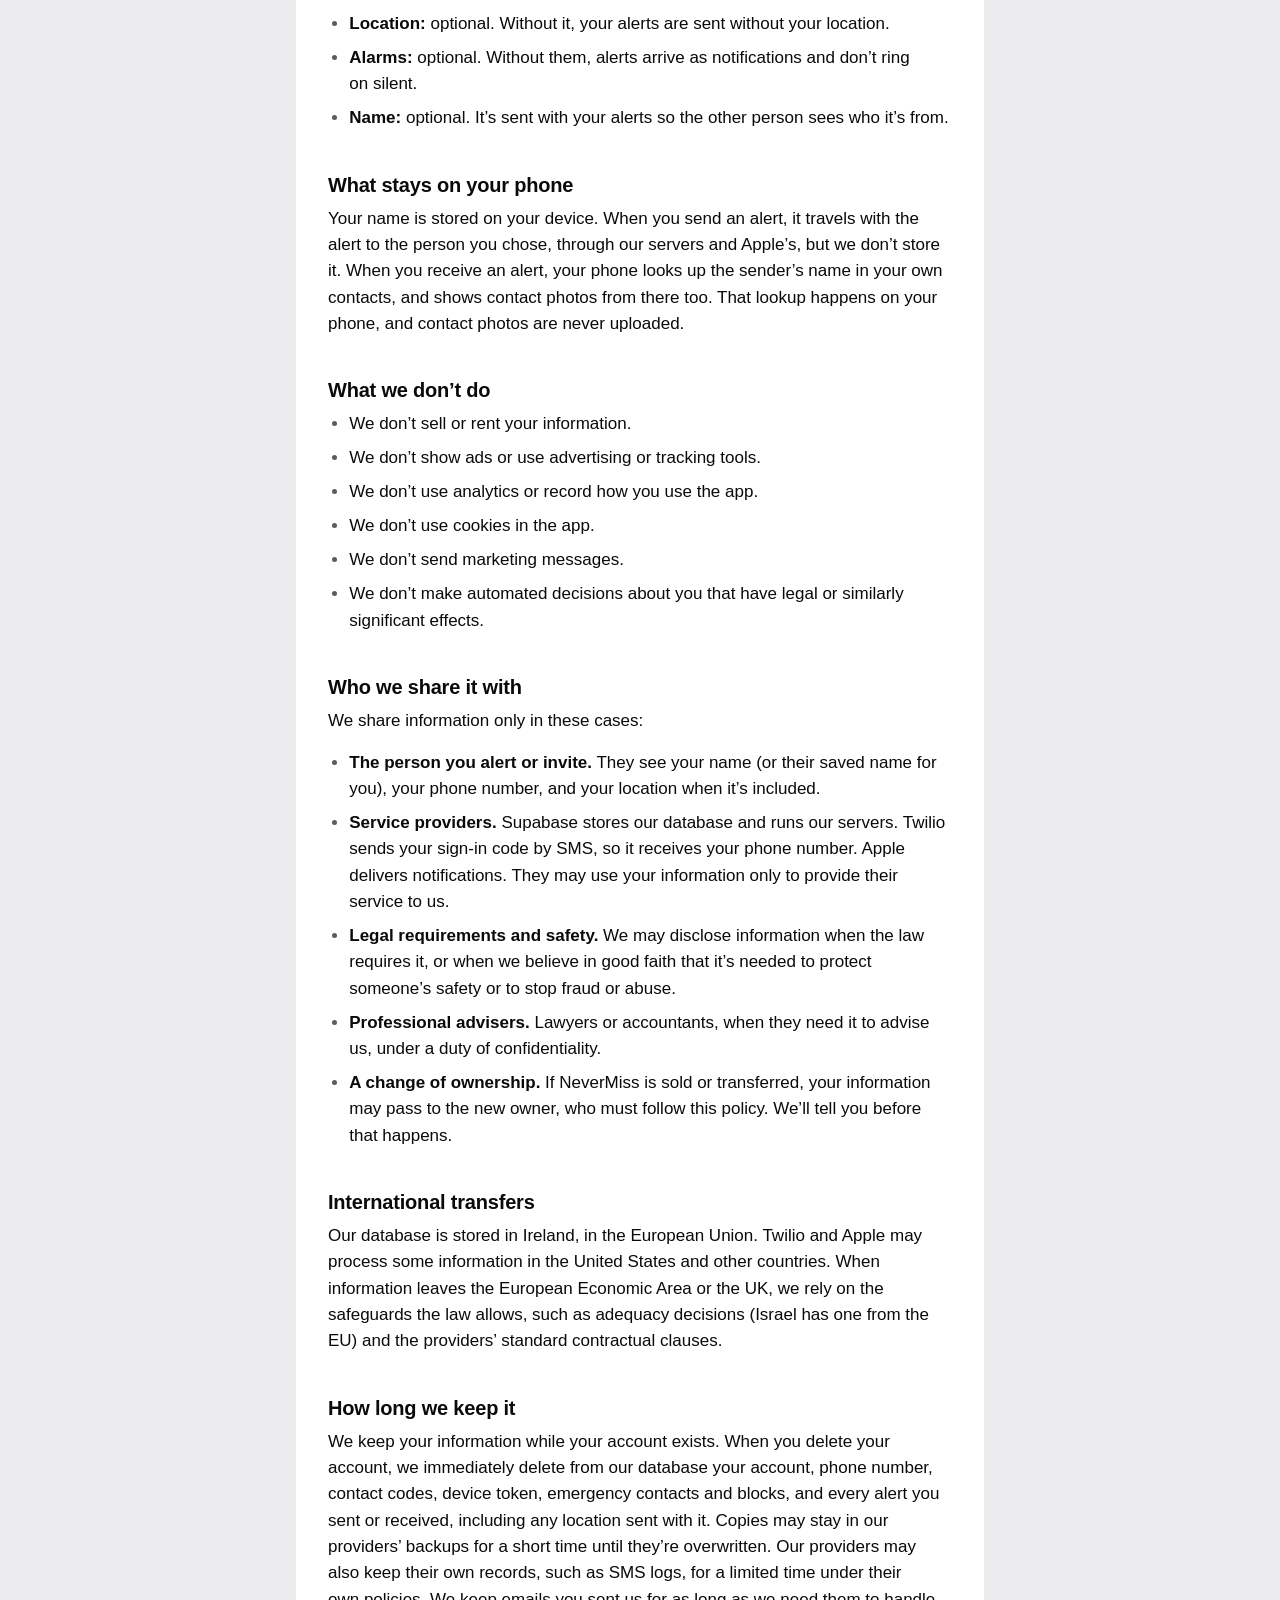
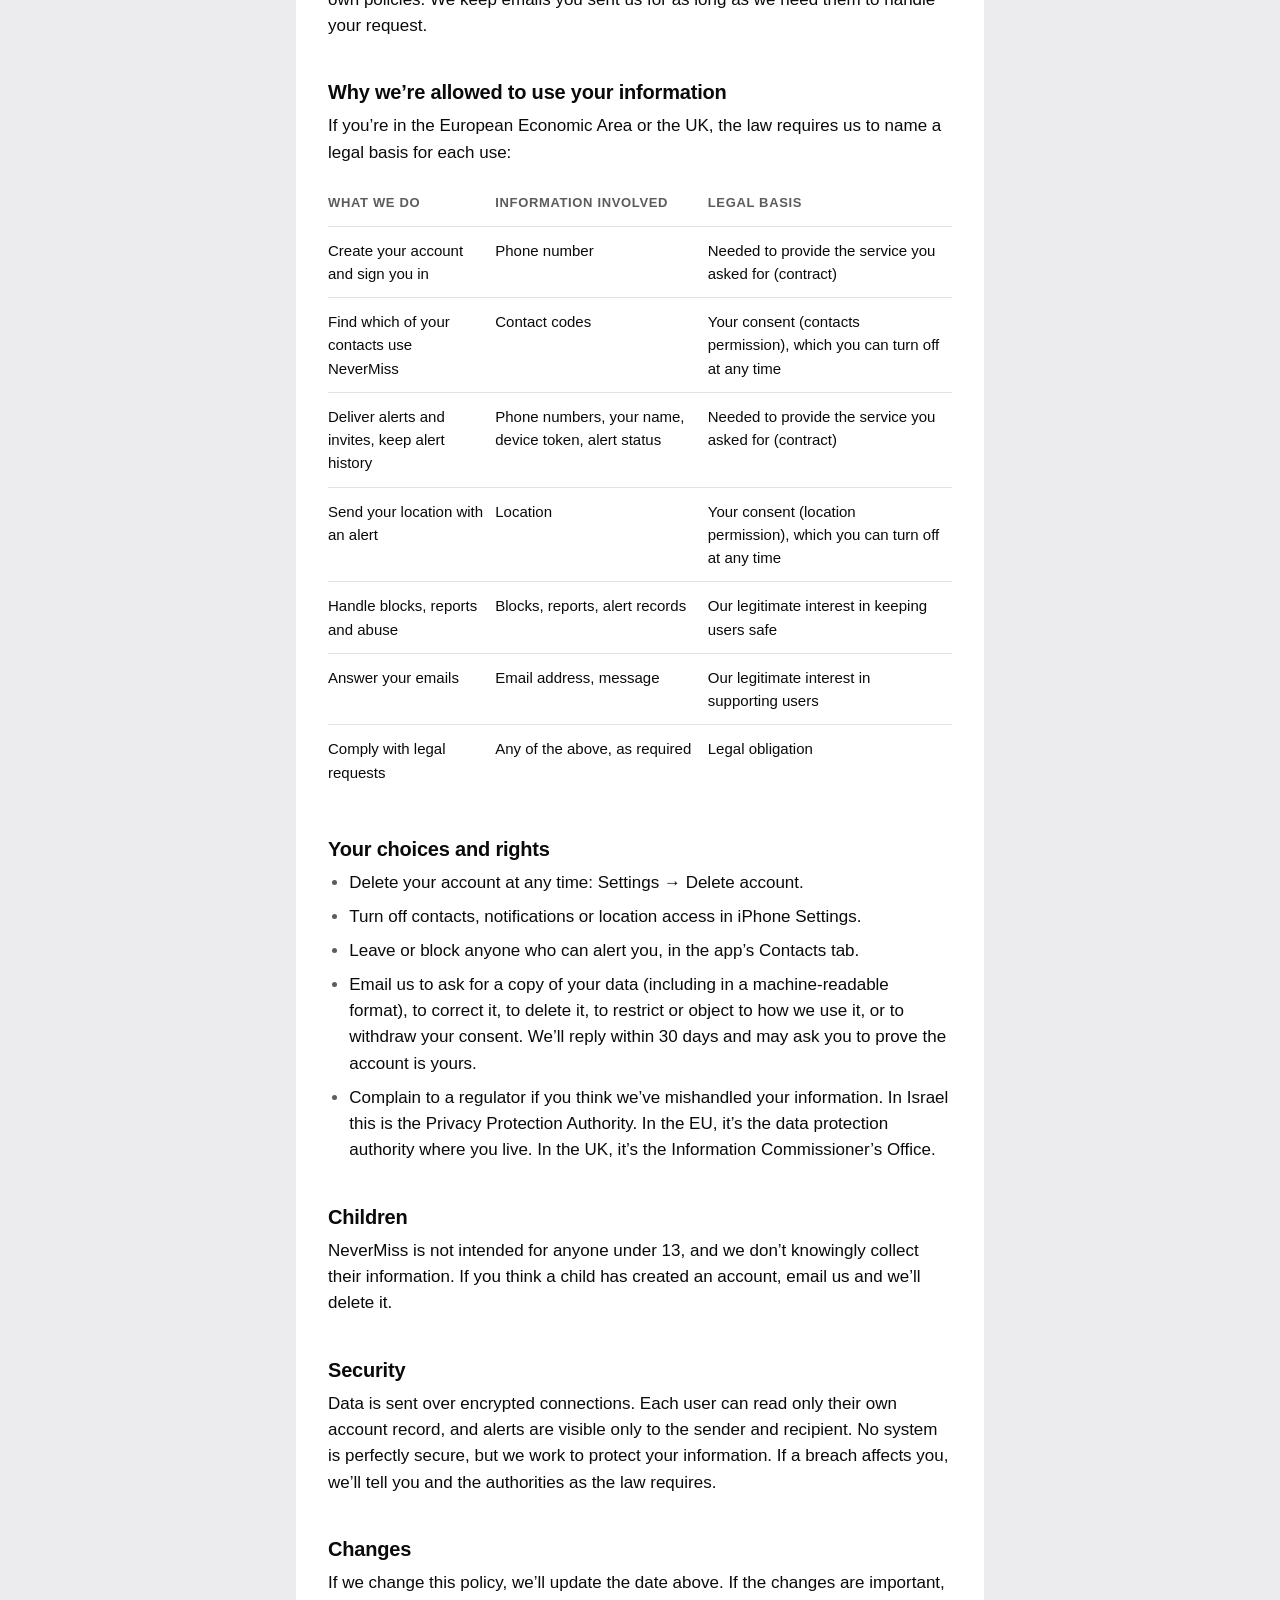
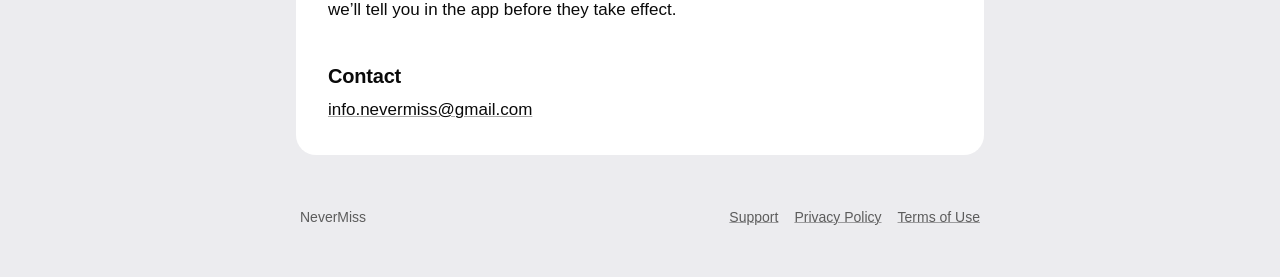
==== commit d4b54945: "Privacy + terms: match current app (one alert, no situations; name sent with alert; alarms) Co-Autho" ====
--- a/privacy.html
+++ b/privacy.html
@@ -23,7 +23,7 @@
 <main id="main">
   <div class="page-title">
     <h1>Privacy Policy</h1>
-    <p class="subtitle">Last updated: 21 October 2026</p>
+    <p class="subtitle">Last updated: 18 November 2026</p>
   </div>
   <article class="card prose">
     <p>NeverMiss lets people who have saved each other’s phone numbers send an urgent alert that can get through Do Not Disturb. This policy explains what information we collect, why, who we share it with, and what you can do about it.</p>
@@ -35,15 +35,15 @@
     <ul>
       <li><strong>Your phone number.</strong> We use it to create your account, sign you in, and let your contacts reach you.</li>
       <li><strong>Your contacts’ phone numbers, as codes.</strong> With your permission, the app reads the phone numbers in your contacts. It turns each one into a code (a “hash”) on your phone before sending it to us. We use these codes only to find which of your contacts also use NeverMiss and have saved you. We never upload contact names, photos or other details. A hash is not encryption, so we protect these codes like the numbers themselves.</li>
-      <li><strong>Emergency contacts.</strong> Who invited whom, for which situations, and whether the invite was accepted. If you block someone, we store that too, so they can’t invite you again. The person you block isn’t told.</li>
-      <li><strong>Alerts.</strong> When you send an alert, we store the sender’s and recipient’s phone numbers, the situation and any detail you chose, the time, and whether the alert was delivered and seen.</li>
-      <li><strong>Your location, for some alerts.</strong> When you send a “Not safe”, “Home emergency” or “After an attack” alert and you’ve allowed location access, your phone sends its location with that alert. The person you alert sees it, and we store it with the alert. We never collect your location at any other time, and never in the background.</li>
+      <li><strong>Emergency contacts.</strong> Who invited whom, and whether the invite was accepted. If you block someone, we store that too, so they can’t invite you again. The person you block isn’t told.</li>
+      <li><strong>Alerts.</strong> When you send an alert, we store the sender’s and recipient’s phone numbers, the time, and whether the alert was delivered, seen, or heard (the recipient stopped the alarm). An alert has no message of its own: it says only that you need them now.</li>
+      <li><strong>Your location, with an alert.</strong> When you send an alert and you’ve allowed location access, your phone sends its location with that alert. The person you alert sees it, and we store it with the alert. We never collect your location at any other time, and never in the background.</li>
       <li><strong>Device token.</strong> A code from Apple that lets us send notifications to your iPhone.</li>
       <li><strong>Messages you send us.</strong> If you email us or use the Report button (which opens an email), we keep that email and your address so we can reply and act on it.</li>
     </ul>
 
     <h2>Health and other sensitive information</h2>
-    <p>Some alert situations, such as “Medical emergency”, can reveal something about your health or your safety. The law treats this as sensitive information. We use it only to deliver your alert to the person you chose and to show both of you the alert history. By choosing one of these situations and sending the alert, you agree to this use. You can withdraw that consent at any time by not sending these alerts and by deleting your account. Please don’t include more personal detail in an alert than the other person needs.</p>
+    <p>An alert doesn’t say what happened, but the fact that you sent one, with your location, can reveal that you were in trouble. We use it only to deliver your alert to the person you chose and to show both of you the alert history. You can stop this at any time by not sending alerts and by deleting your account.</p>
 
     <h2>What you must provide, and why</h2>
     <p>No law requires you to give us information, but NeverMiss can’t work without some of it:</p>
@@ -51,12 +51,13 @@
       <li><strong>Phone number:</strong> required to create an account.</li>
       <li><strong>Contacts access:</strong> optional. Without it, the app can’t find which of your contacts use NeverMiss, so you can’t send alerts.</li>
       <li><strong>Notifications:</strong> optional. Without them, you won’t receive alerts.</li>
-      <li><strong>Location:</strong> optional. Without it, your “Not safe”, “Home emergency” and “After an attack” alerts are sent without your location.</li>
-      <li><strong>Name and photo:</strong> optional, and they never leave your phone.</li>
+      <li><strong>Location:</strong> optional. Without it, your alerts are sent without your location.</li>
+      <li><strong>Alarms:</strong> optional. Without them, alerts arrive as notifications and don’t ring on silent.</li>
+      <li><strong>Name:</strong> optional. It’s sent with your alerts so the other person sees who it’s from.</li>
     </ul>
 
     <h2>What stays on your phone</h2>
-    <p>Your name and profile photo are stored only on your device and are never uploaded. When you receive an alert, your phone looks up the sender’s name in your own contacts. That lookup happens on your phone.</p>
+    <p>Your name is stored on your device. When you send an alert, it travels with the alert to the person you chose, through our servers and Apple’s, but we don’t store it. When you receive an alert, your phone looks up the sender’s name in your own contacts, and shows contact photos from there too. That lookup happens on your phone, and contact photos are never uploaded.</p>
 
     <h2>What we don’t do</h2>
     <ul>
@@ -71,7 +72,7 @@
     <h2>Who we share it with</h2>
     <p>We share information only in these cases:</p>
     <ul>
-      <li><strong>The person you alert or invite.</strong> They see your phone number (or their saved name for you), the situation, any detail, and your location when it’s included.</li>
+      <li><strong>The person you alert or invite.</strong> They see your name (or their saved name for you), your phone number, and your location when it’s included.</li>
       <li><strong>Service providers.</strong> Supabase stores our database and runs our servers. Twilio sends your sign-in code by SMS, so it receives your phone number. Apple delivers notifications. They may use your information only to provide their service to us.</li>
       <li><strong>Legal requirements and safety.</strong> We may disclose information when the law requires it, or when we believe in good faith that it’s needed to protect someone’s safety or to stop fraud or abuse.</li>
       <li><strong>Professional advisers.</strong> Lawyers or accountants, when they need it to advise us, under a duty of confidentiality.</li>
@@ -91,7 +92,7 @@
       <tbody>
         <tr><td data-label="What we do">Create your account and sign you in</td><td data-label="Information involved">Phone number</td><td data-label="Legal basis">Needed to provide the service you asked for (contract)</td></tr>
         <tr><td data-label="What we do">Find which of your contacts use NeverMiss</td><td data-label="Information involved">Contact codes</td><td data-label="Legal basis">Your consent (contacts permission), which you can turn off at any time</td></tr>
-        <tr><td data-label="What we do">Deliver alerts and invites, keep alert history</td><td data-label="Information involved">Phone numbers, situation, detail, device token</td><td data-label="Legal basis">Contract; for health-related situations, your explicit consent</td></tr>
+        <tr><td data-label="What we do">Deliver alerts and invites, keep alert history</td><td data-label="Information involved">Phone numbers, your name, device token, alert status</td><td data-label="Legal basis">Needed to provide the service you asked for (contract)</td></tr>
         <tr><td data-label="What we do">Send your location with an alert</td><td data-label="Information involved">Location</td><td data-label="Legal basis">Your consent (location permission), which you can turn off at any time</td></tr>
         <tr><td data-label="What we do">Handle blocks, reports and abuse</td><td data-label="Information involved">Blocks, reports, alert records</td><td data-label="Legal basis">Our legitimate interest in keeping users safe</td></tr>
         <tr><td data-label="What we do">Answer your emails</td><td data-label="Information involved">Email address, message</td><td data-label="Legal basis">Our legitimate interest in supporting users</td></tr>
--- a/style.css
+++ b/style.css
@@ -38,7 +38,7 @@
   inset-inline-start: var(--space-gutter);
   top: -100px;
   background: var(--color-bg-card);
-  padding: 8px 14px;
+  padding: 8px 16px;
   border-radius: 10px;
   z-index: 1;
 }
@@ -61,7 +61,7 @@
   flex-wrap: wrap;
 }
 .brand {
-  font-weight: 700;
+  font-weight: 600;
   font-size: 1.1875rem;
   letter-spacing: -0.01em;
   color: var(--color-text);
@@ -100,7 +100,7 @@
 h1 {
   font-size: 2.125rem; /* 34px, iOS large title */
   line-height: 1.15;
-  font-weight: 700;
+  font-weight: 600;
   letter-spacing: -0.02em;
   margin: 0;
 }
@@ -114,7 +114,7 @@
 h2 {
   font-size: 1.25rem;
   line-height: 1.3;
-  font-weight: 650;
+  font-weight: 600;
   letter-spacing: -0.01em;
   margin: 2em 0 0.4em;
 }
@@ -164,7 +164,7 @@
 /* The emergency warning: the one place red appears. */
 .urgent-title {
   color: var(--color-urgent-text);
-  font-weight: 650;
+  font-weight: 600;
   margin-bottom: 0.3em;
 }
 
@@ -347,10 +347,10 @@
   font-size: 1.75rem;
   line-height: 1.2;
   letter-spacing: -0.02em;
-  font-weight: 700;
+  font-weight: 600;
   margin: 0 4px 16px;
 }
-.section__intro { color: var(--color-text-secondary); margin: -6px 4px 16px; max-width: 56ch; }
+.section__intro { color: var(--color-text-secondary); margin: -4px 4px 16px; max-width: 56ch; }
 
 /* ---------- Hero ---------- */
 .hero {
@@ -378,10 +378,23 @@
 .hero__phone figcaption { font-size: 0.875rem; color: var(--color-text-secondary); }
 /* Apple's official iPhone 17 bezel (Apple Design Resources) around a real simulator screenshot. */
 .device { display: block; width: 300px; max-width: 100%; height: auto; }
+/* The real notification (simulator push, same text the server sends), floating
+   over the phone the way it arrives before they open the app. */
+.hero__device { position: relative; }
+.lock-banner {
+  position: absolute;
+  top: 9%;
+  left: -44px;
+  width: 330px;
+  height: auto;
+  border-radius: 21px;
+  box-shadow: 0 0 0 1px rgb(0 0 0 / 0.06), 0 8px 24px rgb(0 0 0 / 0.10);
+}
 
 @media (max-width: 820px) {
   .hero { grid-template-columns: 1fr; gap: 40px; padding-top: 36px; }
   .device { width: 270px; }
+  .lock-banner { left: -20px; width: 300px; }
 }
 
 /* ---------- Waitlist form ---------- */
@@ -407,7 +420,7 @@
 .waitlist__note {
   font-size: 0.875rem;
   color: var(--color-text-secondary);
-  margin: 10px 0 0 20px;
+  margin: 8px 0 0 20px;
   min-height: 1.4em;
 }
 .waitlist.is-error .waitlist__input { border-color: var(--color-urgent-text); }
@@ -418,7 +431,7 @@
   font-size: 1.0625rem;
   font-weight: 600;
   color: var(--color-text);
-  padding: 14px 20px;
+  padding: 16px 20px;
   border-radius: 16px;
   background: var(--color-accent-solid);
 }
@@ -438,46 +451,100 @@
 }
 
 /* ---------- How it works ---------- */
-/* One numbered list in a single card (was three boxes in a row). */
-.steps li { grid-template-columns: 1.5em 1fr; gap: 0 8px; }
-.steps li > div { display: grid; gap: 4px; }
+/* Real app screenshots, so the page shows the product instead of describing it. */
+.steps {
+  list-style: none;
+  margin: 0;
+  padding: 0;
+  display: grid;
+  grid-template-columns: repeat(3, minmax(0, 1fr));
+  gap: 32px 24px;
+}
+.step { margin: 0; display: grid; align-content: start; gap: 16px; }
+/* Each screenshot already sits in the same iPhone frame as the hero picture. */
+.step__shot { display: block; width: 100%; max-width: 230px; height: auto; }
+.step__text { display: grid; gap: 4px; padding: 0 4px; }
+.step h3 { font-size: 1.0625rem; line-height: 1.3; font-weight: 600; margin: 0; }
 .step__number {
-  font-size: 0.9375rem;
-  font-weight: 700;
   font-variant-numeric: tabular-nums;
   color: var(--color-text-secondary);
-}
-.grouped h3, .story h2, .closing__card h2 {
-  font-size: 1.0625rem;
-  line-height: 1.3;
-  font-weight: 650;
-  margin: 0;
-}
-.grouped p { margin: 0; color: var(--color-text-secondary); font-size: 0.9375rem; line-height: 1.5; }
-
-/* ---------- Trust: iOS-style grouped list ---------- */
-.grouped { list-style: none; margin: 0; padding: 0; overflow: hidden; }
-.grouped li { margin: 0; padding: 18px 24px; display: grid; gap: 4px; }
-.grouped p { max-width: 64ch; }
-.grouped li + li { border-top: 1px solid var(--color-separator); }
-
-/* ---------- Story ---------- */
-.story { padding: 32px; }
-.story h2 { font-size: 1.25rem; margin-bottom: 14px; }
-.story p { max-width: 60ch; }
-.story__signature { font-weight: 600; margin-top: 18px; }
+  margin-inline-end: 8px;
+}
+.step p { margin: 0; color: var(--color-text-secondary); font-size: 0.9375rem; line-height: 1.5; }
+
+/* Phones: picture beside the words, one step per row. */
+@media (max-width: 640px) {
+  .steps { grid-template-columns: 1fr; gap: 28px; }
+  .step { grid-template-columns: 136px minmax(0, 1fr); align-items: center; gap: 20px; }
+}
+
+/* ---------- The problem, in one line ---------- */
+.problem p {
+  font-size: 1.375rem;
+  line-height: 1.4;
+  letter-spacing: -0.01em;
+  font-weight: 500;
+  max-width: 30ch;
+  margin: 0 4px;
+}
+
+/* ---------- Questions: plain list with hairlines, no card ---------- */
+.questions { border-top: 1px solid #D4D4DA; }
+.questions details { border-bottom: 1px solid #D4D4DA; }
+.questions summary {
+  list-style: none;
+  cursor: pointer;
+  display: flex;
+  align-items: center;
+  justify-content: space-between;
+  gap: 16px;
+  padding: 16px 4px;
+  font-weight: 500;
+  -webkit-tap-highlight-color: transparent;
+}
+.questions summary::-webkit-details-marker { display: none; }
+.questions summary::after {
+  content: "";
+  flex: none;
+  width: 8px;
+  height: 8px;
+  border-right: 2px solid var(--color-text-secondary);
+  border-bottom: 2px solid var(--color-text-secondary);
+  rotate: 45deg;
+  translate: 0 -2px;
+}
+.questions details[open] summary::after { rotate: 225deg; translate: 0 2px; }
+@media (prefers-reduced-motion: no-preference) {
+  .questions summary::after { transition: rotate 200ms ease-out, translate 200ms ease-out; }
+}
+.questions summary:focus-visible { outline-offset: -2px; }
+.questions details p { margin: -4px 4px 20px; max-width: 62ch; color: var(--color-text-secondary); }
+
+/* ---------- Rules: plain list with hairlines, no card ---------- */
+.rules { margin: 0; border-top: 1px solid #D4D4DA; }
+.rules > div {
+  display: grid;
+  grid-template-columns: minmax(0, 14rem) minmax(0, 1fr);
+  gap: 4px 24px;
+  padding: 16px 4px;
+  border-bottom: 1px solid #D4D4DA;
+}
+.rules dt { font-weight: 500; }
+.rules dd { margin: 0; color: var(--color-text-secondary); }
+@media (max-width: 560px) {
+  .rules > div { grid-template-columns: 1fr; }
+}
 
 /* ---------- Notice + closing ---------- */
 .notice { margin-bottom: 0; }
 .closing { padding-bottom: 32px; }
-.closing__card { padding: 32px; display: grid; gap: 10px; }
-.closing__card h2 { font-size: 1.5rem; letter-spacing: -0.02em; font-weight: 700; }
-.closing__card > p { color: var(--color-text-secondary); margin: 0 0 10px; max-width: 48ch; }
+.closing__card { padding: 32px; display: grid; gap: 12px; }
+.closing__card h2 { font-size: 1.5rem; line-height: 1.3; letter-spacing: -0.02em; font-weight: 600; margin: 0; }
+.closing__card > p { color: var(--color-text-secondary); margin: 0 0 8px; max-width: 48ch; }
 
 .landing footer { max-width: calc(880px + 2 * var(--space-gutter)); }
 
 @media (max-width: 480px) {
   .section { padding-top: 44px; }
-  .story, .closing__card { padding: 24px 20px; }
-  .grouped li { padding: 16px 20px; }
-}
+  .closing__card { padding: 24px 20px; }
+}
